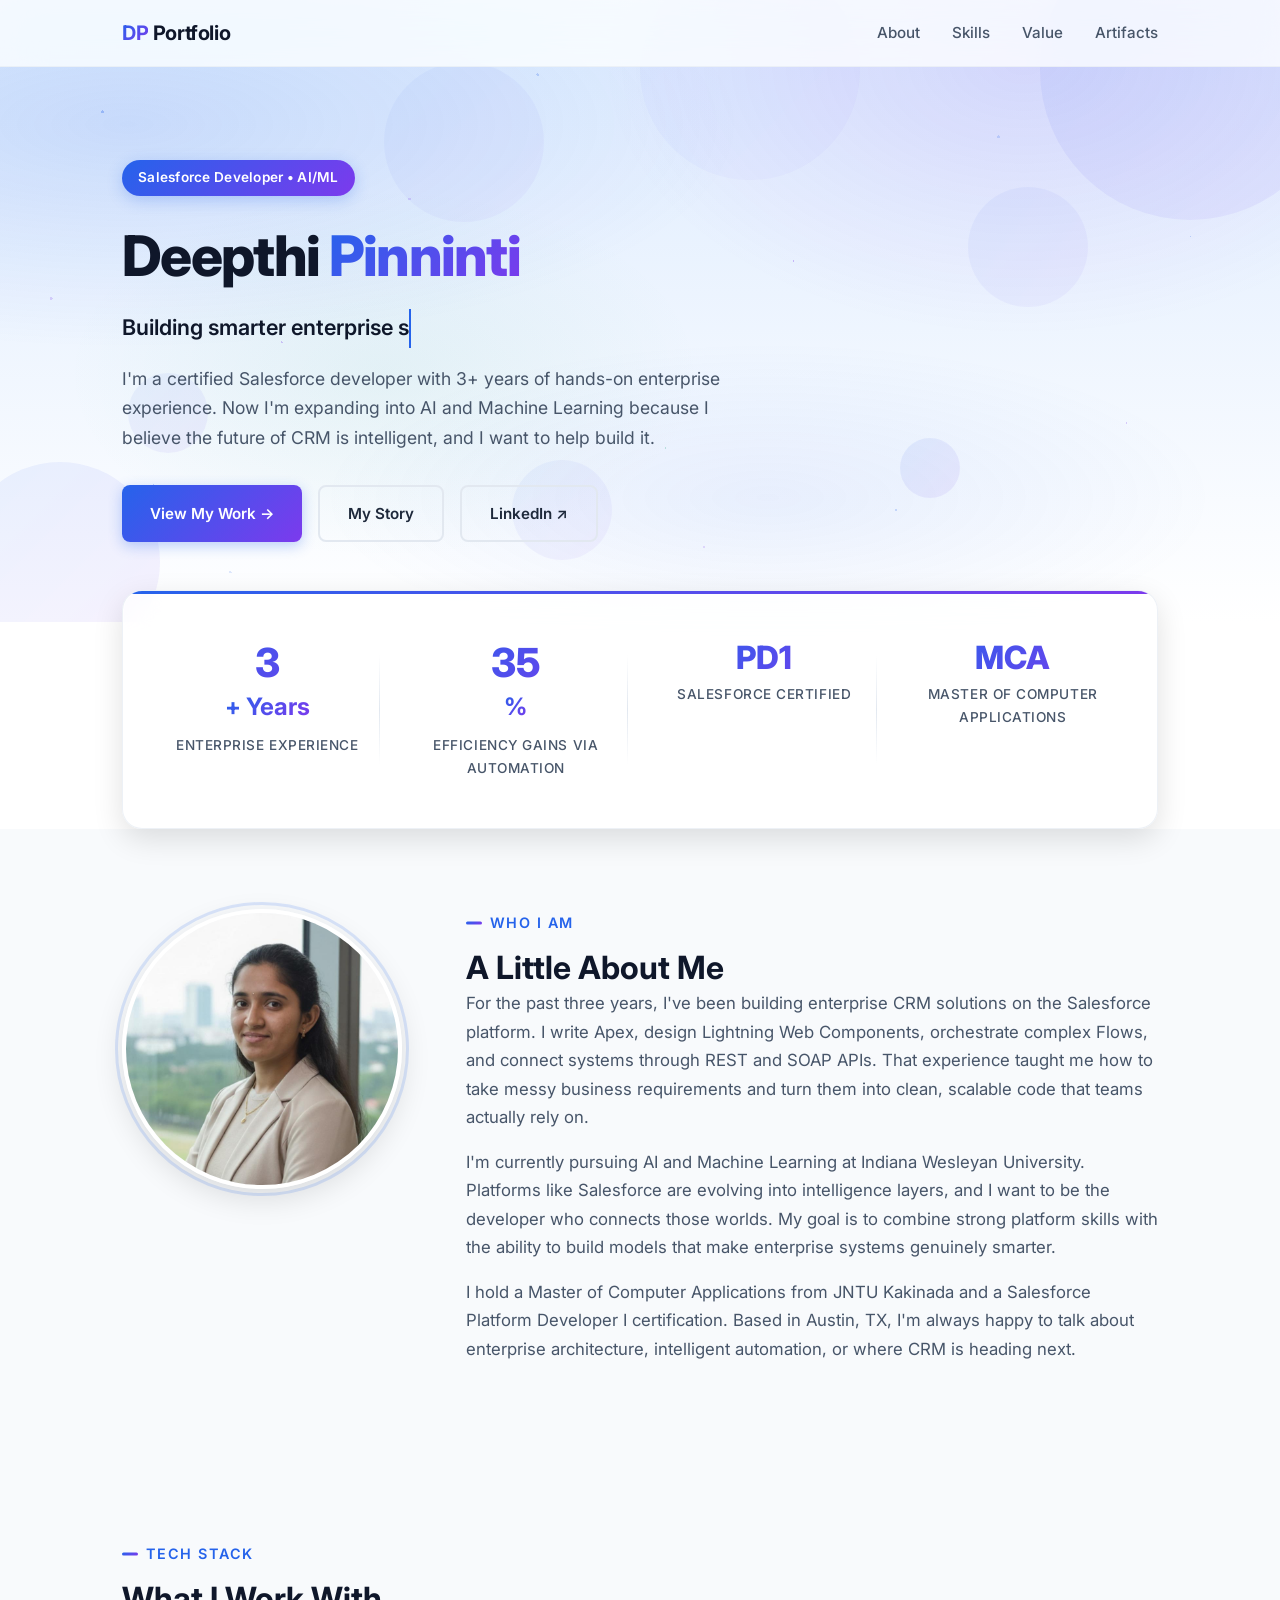
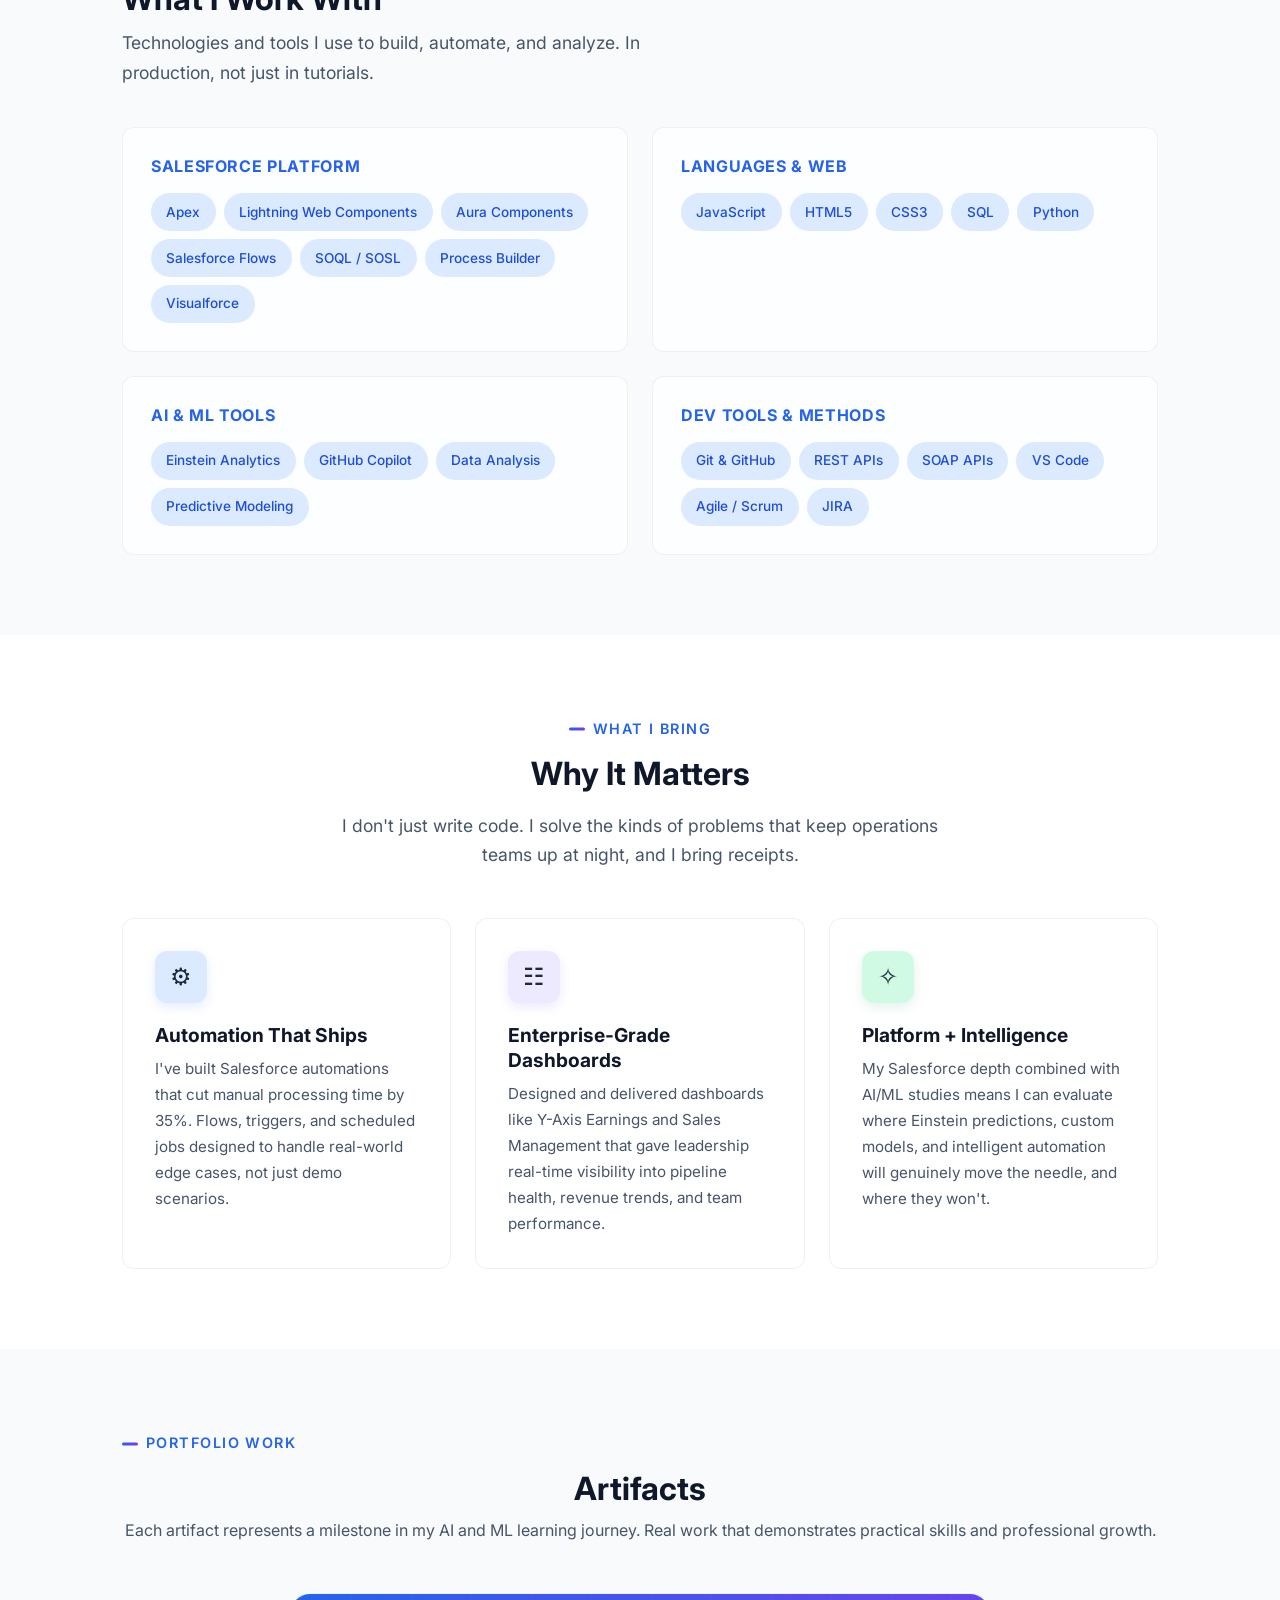
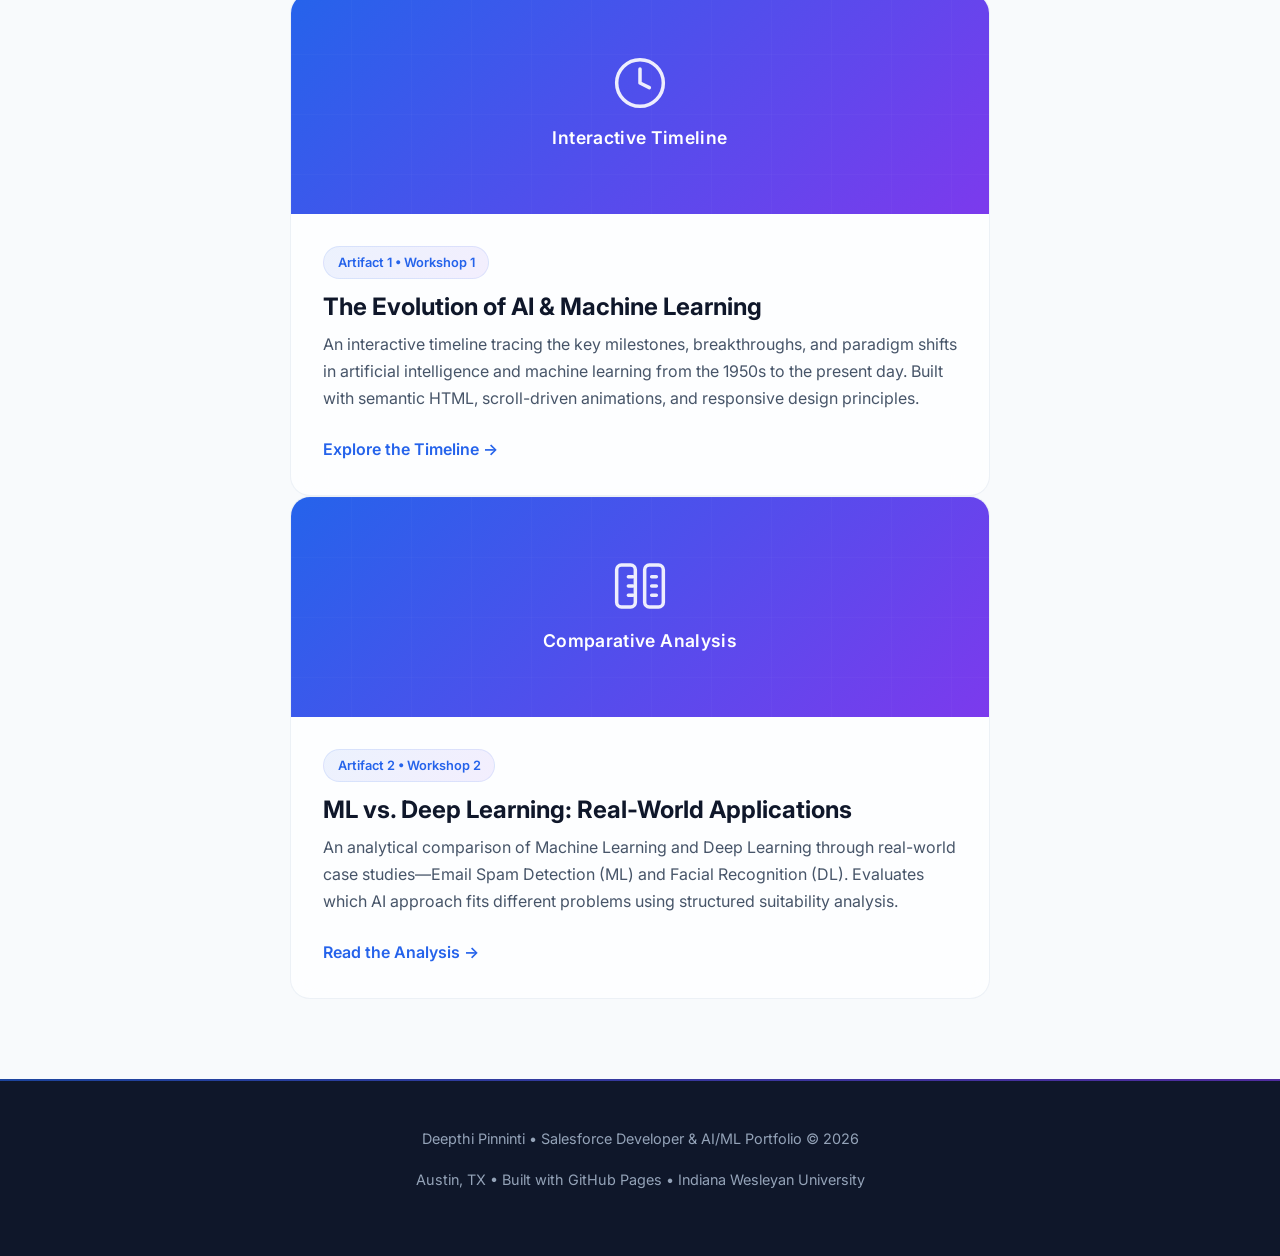
==== index.html @ 3128a893 "Add Artifact 2: ML vs. Deep Learning case study Co-Authored-By: Claude Opus 4.6 (1M context) <norepl" ====
<!DOCTYPE html>
<html lang="en">
<head>
  <meta charset="UTF-8">
  <meta name="viewport" content="width=device-width, initial-scale=1.0">
  <title>Deepthi Pinninti | Salesforce Developer &amp; AI/ML Portfolio</title>
  <meta name="description" content="Certified Salesforce Platform Developer with 3+ years building enterprise CRM solutions, now expanding into AI and Machine Learning. Based in Austin, TX.">
  <link rel="preconnect" href="https://fonts.googleapis.com">
  <link rel="preconnect" href="https://fonts.gstatic.com" crossorigin>
  <link href="https://fonts.googleapis.com/css2?family=Inter:wght@400;500;600;700;800&display=swap" rel="stylesheet">
  <link rel="stylesheet" href="css/style.css">
</head>
<body>

  <a href="#main" class="skip-link">Skip to main content</a>

  <!-- Navigation -->
  <nav class="navbar" aria-label="Main navigation">
    <div class="container">
      <a href="index.html" class="nav-brand"><span>DP</span> Portfolio</a>
      <ul class="nav-links">
        <li><a href="#about">About</a></li>
        <li><a href="#skills">Skills</a></li>
        <li><a href="#value">Value</a></li>
        <li><a href="#artifacts">Artifacts</a></li>
      </ul>
    </div>
  </nav>

  <main id="main">

    <!-- Hero Section -->
    <section class="hero particle-bg">
      <div class="particle" data-speed="25" aria-hidden="true"></div>
      <div class="particle" data-speed="15" aria-hidden="true"></div>
      <div class="particle" data-speed="35" aria-hidden="true"></div>
      <div class="particle" data-speed="20" aria-hidden="true"></div>
      <div class="particle" data-speed="30" aria-hidden="true"></div>
      <div class="particle" data-speed="18" aria-hidden="true"></div>
      <div class="particle" data-speed="28" aria-hidden="true"></div>
      <div class="particle" data-speed="12" aria-hidden="true"></div>
      <div class="container">
        <div class="hero-content">
          <div class="hero-tag">Salesforce Developer &bull; AI/ML</div>
          <h1>Deepthi <span>Pinninti</span></h1>
          <p class="typing-text" aria-label="Building smarter enterprise solutions.">Building smarter enterprise solutions.</p>
          <p class="hero-sub">I'm a certified Salesforce developer with 3+ years of hands-on enterprise experience. Now I'm expanding into AI and Machine Learning because I believe the future of CRM is intelligent, and I want to help build it.</p>
          <div class="btn-group">
            <a href="#artifacts" class="btn btn-primary">View My Work &#8594;</a>
            <a href="#about" class="btn btn-outline">My Story</a>
            <a href="https://www.linkedin.com/in/deepthi-pinninti-b6489b206" target="_blank" rel="noopener noreferrer" class="btn btn-outline">LinkedIn &#8599;</a>
          </div>
        </div>
      </div>
    </section>

    <!-- Stats Bar -->
    <section class="stats-bar reveal" aria-label="Key achievements">
      <div class="container">
        <div class="stats-grid">
          <div class="stat-item" data-delay="0">
            <span class="stat-number" data-target="3">0</span>
            <span class="stat-suffix">+ Years</span>
            <span class="stat-label">Enterprise Experience</span>
          </div>
          <div class="stat-item" data-delay="100">
            <span class="stat-number" data-target="35">0</span>
            <span class="stat-suffix">%</span>
            <span class="stat-label">Efficiency Gains via Automation</span>
          </div>
          <div class="stat-item" data-delay="200">
            <span class="stat-number stat-badge">PD1</span>
            <span class="stat-label">Salesforce Certified</span>
          </div>
          <div class="stat-item" data-delay="300">
            <span class="stat-number stat-badge">MCA</span>
            <span class="stat-label">Master of Computer Applications</span>
          </div>
        </div>
      </div>
    </section>

    <!-- About / Professional Bio -->
    <section class="about reveal" id="about">
      <div class="container">
        <div class="about-grid">
          <img src="images/profile.jpg" alt="Deepthi Pinninti" class="about-image">
          <div class="about-text">
            <div class="section-label">Who I Am</div>
            <h2>A Little About Me</h2>
            <p>For the past three years, I've been building enterprise CRM solutions on the Salesforce platform. I write Apex, design Lightning Web Components, orchestrate complex Flows, and connect systems through REST and SOAP APIs. That experience taught me how to take messy business requirements and turn them into clean, scalable code that teams actually rely on.</p>
            <p>I'm currently pursuing AI and Machine Learning at Indiana Wesleyan University. Platforms like Salesforce are evolving into intelligence layers, and I want to be the developer who connects those worlds. My goal is to combine strong platform skills with the ability to build models that make enterprise systems genuinely smarter.</p>
            <p>I hold a Master of Computer Applications from JNTU Kakinada and a Salesforce Platform Developer I certification. Based in Austin, TX, I'm always happy to talk about enterprise architecture, intelligent automation, or where CRM is heading next.</p>
          </div>
        </div>
      </div>
    </section>

    <!-- Skills / Tech Stack -->
    <section class="skills-section reveal" id="skills">
      <div class="container">
        <div class="section-label">Tech Stack</div>
        <h2>What I Work With</h2>
        <p class="section-intro">Technologies and tools I use to build, automate, and analyze. In production, not just in tutorials.</p>

        <div class="skills-grid">
          <div class="skill-category glass-card" data-delay="0">
            <h4>Salesforce Platform</h4>
            <div class="skill-tags">
              <span class="skill-tag">Apex</span>
              <span class="skill-tag">Lightning Web Components</span>
              <span class="skill-tag">Aura Components</span>
              <span class="skill-tag">Salesforce Flows</span>
              <span class="skill-tag">SOQL / SOSL</span>
              <span class="skill-tag">Process Builder</span>
              <span class="skill-tag">Visualforce</span>
            </div>
          </div>

          <div class="skill-category glass-card" data-delay="100">
            <h4>Languages &amp; Web</h4>
            <div class="skill-tags">
              <span class="skill-tag">JavaScript</span>
              <span class="skill-tag">HTML5</span>
              <span class="skill-tag">CSS3</span>
              <span class="skill-tag">SQL</span>
              <span class="skill-tag">Python</span>
            </div>
          </div>

          <div class="skill-category glass-card" data-delay="200">
            <h4>AI &amp; ML Tools</h4>
            <div class="skill-tags">
              <span class="skill-tag">Einstein Analytics</span>
              <span class="skill-tag">GitHub Copilot</span>
              <span class="skill-tag">Data Analysis</span>
              <span class="skill-tag">Predictive Modeling</span>
            </div>
          </div>

          <div class="skill-category glass-card" data-delay="300">
            <h4>Dev Tools &amp; Methods</h4>
            <div class="skill-tags">
              <span class="skill-tag">Git &amp; GitHub</span>
              <span class="skill-tag">REST APIs</span>
              <span class="skill-tag">SOAP APIs</span>
              <span class="skill-tag">VS Code</span>
              <span class="skill-tag">Agile / Scrum</span>
              <span class="skill-tag">JIRA</span>
            </div>
          </div>
        </div>
      </div>
    </section>

    <!-- Personal Value Proposition -->
    <section class="value-prop reveal" id="value">
      <div class="container">
        <div class="section-label">What I Bring</div>
        <h2>Why It Matters</h2>
        <p>I don't just write code. I solve the kinds of problems that keep operations teams up at night, and I bring receipts.</p>
        <div class="value-cards">
          <div class="value-card glass-card" data-delay="0">
            <div class="value-icon blue" aria-hidden="true">&#9881;</div>
            <h4>Automation That Ships</h4>
            <p>I've built Salesforce automations that cut manual processing time by 35%. Flows, triggers, and scheduled jobs designed to handle real-world edge cases, not just demo scenarios.</p>
          </div>
          <div class="value-card glass-card" data-delay="150">
            <div class="value-icon purple" aria-hidden="true">&#9783;</div>
            <h4>Enterprise-Grade Dashboards</h4>
            <p>Designed and delivered dashboards like Y-Axis Earnings and Sales Management that gave leadership real-time visibility into pipeline health, revenue trends, and team performance.</p>
          </div>
          <div class="value-card glass-card" data-delay="300">
            <div class="value-icon green" aria-hidden="true">&#10023;</div>
            <h4>Platform + Intelligence</h4>
            <p>My Salesforce depth combined with AI/ML studies means I can evaluate where Einstein predictions, custom models, and intelligent automation will genuinely move the needle, and where they won't.</p>
          </div>
        </div>
      </div>
    </section>

    <!-- Artifacts Section -->
    <section class="artifacts reveal" id="artifacts">
      <div class="container">
        <div class="section-label">Portfolio Work</div>
        <h2>Artifacts</h2>
        <p>Each artifact represents a milestone in my AI and ML learning journey. Real work that demonstrates practical skills and professional growth.</p>

        <!-- Artifact 1: AI/ML Timeline -->
        <a href="artifacts/1-ai-ml-timeline/index.html" class="artifact-card-link">
          <div class="artifact-card tilt-card">
            <div class="artifact-preview" aria-hidden="true">
              <div class="artifact-preview-content">
                <svg class="artifact-icon" width="56" height="56" viewBox="0 0 24 24" fill="none" stroke="currentColor" stroke-width="1.5" stroke-linecap="round" stroke-linejoin="round" aria-hidden="true">
                  <circle cx="12" cy="12" r="10"/>
                  <polyline points="12 6 12 12 16 14"/>
                </svg>
                <span>Interactive Timeline</span>
              </div>
            </div>
            <div class="artifact-body">
              <span class="artifact-tag">Artifact 1 &bull; Workshop 1</span>
              <h3>The Evolution of AI &amp; Machine Learning</h3>
              <p>An interactive timeline tracing the key milestones, breakthroughs, and paradigm shifts in artificial intelligence and machine learning from the 1950s to the present day. Built with semantic HTML, scroll-driven animations, and responsive design principles.</p>
              <span class="artifact-link">Explore the Timeline &#8594;</span>
            </div>
          </div>
        </a>

        <!-- Artifact 2: ML vs. Deep Learning -->
        <a href="artifacts/2-ml-vs-dl/index.html" class="artifact-card-link">
          <div class="artifact-card tilt-card">
            <div class="artifact-preview" aria-hidden="true">
              <div class="artifact-preview-content">
                <svg class="artifact-icon" width="56" height="56" viewBox="0 0 24 24" fill="none" stroke="currentColor" stroke-width="1.5" stroke-linecap="round" stroke-linejoin="round" aria-hidden="true">
                  <rect x="2" y="3" width="8" height="18" rx="2"/>
                  <rect x="14" y="3" width="8" height="18" rx="2"/>
                  <path d="M7 8h2M7 12h2M7 16h2M17 8h2M17 12h2M17 16h2"/>
                </svg>
                <span>Comparative Analysis</span>
              </div>
            </div>
            <div class="artifact-body">
              <span class="artifact-tag">Artifact 2 &bull; Workshop 2</span>
              <h3>ML vs. Deep Learning: Real-World Applications</h3>
              <p>An analytical comparison of Machine Learning and Deep Learning through real-world case studies&mdash;Email Spam Detection (ML) and Facial Recognition (DL). Evaluates which AI approach fits different problems using structured suitability analysis.</p>
              <span class="artifact-link">Read the Analysis &#8594;</span>
            </div>
          </div>
        </a>

      </div>
    </section>

  </main>

  <!-- Footer -->
  <footer class="footer">
    <div class="container">
      <p>Deepthi Pinninti &bull; Salesforce Developer &amp; AI/ML Portfolio &copy; 2026</p>
      <p class="footer-sub">Austin, TX &bull; Built with GitHub Pages &bull; Indiana Wesleyan University</p>
    </div>
  </footer>

  <script src="js/main.js"></script>
</body>
</html>
---- css/style.css ----
/* =============================================================================
   DEEPTHI PINNINTI — AI & ML PORTFOLIO
   Advanced Premium Stylesheet with Glassmorphism, 3D Effects & Animations
   ============================================================================= */


/* =============================================================================
   CSS VARIABLES & RESET
   ============================================================================= */

:root {
  /* Core palette */
  --primary: #2563eb;
  --primary-dark: #1d4ed8;
  --primary-light: #dbeafe;
  --secondary: #0f172a;
  --accent: #7c3aed;
  --accent-light: #ede9fe;
  --text: #1e293b;
  --text-light: #475569;
  --bg: #ffffff;
  --bg-alt: #f8fafc;
  --border: #e2e8f0;
  --success: #059669;

  /* Gradients */
  --gradient: linear-gradient(135deg, #2563eb 0%, #7c3aed 100%);
  --gradient-reverse: linear-gradient(135deg, #7c3aed 0%, #2563eb 100%);
  --gradient-subtle: linear-gradient(135deg, rgba(37,99,235,0.08) 0%, rgba(124,58,237,0.08) 100%);

  /* Shadows */
  --shadow-sm: 0 1px 3px rgba(0, 0, 0, 0.08);
  --shadow-md: 0 4px 12px rgba(0, 0, 0, 0.1);
  --shadow-lg: 0 10px 30px rgba(0, 0, 0, 0.12);
  --shadow-xl: 0 20px 50px rgba(0, 0, 0, 0.15);
  --shadow-glow: 0 0 30px rgba(37, 99, 235, 0.15);

  /* Radii */
  --radius: 12px;
  --radius-lg: 20px;

  /* Transitions */
  --transition: 0.3s ease;
  --transition-slow: 0.6s cubic-bezier(0.16, 1, 0.3, 1);
  --transition-bounce: 0.5s cubic-bezier(0.34, 1.56, 0.64, 1);

  /* Glassmorphism */
  --glass-bg: rgba(255, 255, 255, 0.72);
  --glass-border: rgba(255, 255, 255, 0.3);
  --glass-shadow: 0 8px 32px rgba(0, 0, 0, 0.08);
}

*, *::before, *::after {
  margin: 0;
  padding: 0;
  box-sizing: border-box;
}

html {
  scroll-behavior: smooth;
  -webkit-text-size-adjust: 100%;
}

body {
  font-family: 'Inter', -apple-system, BlinkMacSystemFont, 'Segoe UI', Roboto, sans-serif;
  color: var(--text);
  background: var(--bg);
  line-height: 1.7;
  -webkit-font-smoothing: antialiased;
  -moz-osx-font-smoothing: grayscale;
  overflow-x: hidden;
}

::selection {
  background: rgba(37, 99, 235, 0.15);
  color: var(--secondary);
}


/* =============================================================================
   TYPOGRAPHY
   ============================================================================= */

h1, h2, h3, h4 {
  font-weight: 700;
  line-height: 1.3;
  color: var(--secondary);
}

h1 { font-size: 2.75rem; }
h2 { font-size: 2rem; }
h3 { font-size: 1.5rem; }
h4 { font-size: 1.2rem; }

p { margin-bottom: 1rem; }

a {
  color: var(--primary);
  text-decoration: none;
  transition: color var(--transition);
}

a:hover { color: var(--primary-dark); }

a:focus-visible, .btn:focus-visible {
  outline: 3px solid var(--primary);
  outline-offset: 2px;
  border-radius: 4px;
}


/* =============================================================================
   ANIMATED LINK UNDERLINES (Micro-interaction)
   ============================================================================= */

.nav-links a,
.footer a {
  position: relative;
}

.nav-links a::after,
.footer a::after {
  content: '';
  position: absolute;
  bottom: -3px;
  left: 0;
  width: 0;
  height: 2px;
  background: var(--gradient);
  transition: width 0.4s cubic-bezier(0.25, 0.8, 0.25, 1);
  border-radius: 2px;
}

.nav-links a:hover::after,
.nav-links a.active::after,
.footer a:hover::after {
  width: 100%;
}


/* =============================================================================
   GRADIENT TEXT UTILITIES (Smooth Gradient Text)
   ============================================================================= */

.gradient-text {
  background: var(--gradient);
  -webkit-background-clip: text;
  -webkit-text-fill-color: transparent;
  background-clip: text;
}

.gradient-text-animated {
  background: linear-gradient(
    90deg,
    #2563eb 0%, #7c3aed 25%,
    #2563eb 50%, #7c3aed 75%,
    #2563eb 100%
  );
  background-size: 200% auto;
  -webkit-background-clip: text;
  -webkit-text-fill-color: transparent;
  background-clip: text;
  animation: gradientShimmer 4s linear infinite;
}

@keyframes gradientShimmer {
  0%   { background-position: 0% center; }
  100% { background-position: 200% center; }
}


/* =============================================================================
   SKIP LINK (Accessibility)
   ============================================================================= */

.skip-link {
  position: absolute;
  top: -100%;
  left: 1rem;
  background: var(--primary);
  color: white;
  padding: 0.5rem 1rem;
  border-radius: 0 0 6px 6px;
  z-index: 9999;
  font-weight: 600;
  transition: top 0.3s ease;
}

.skip-link:focus {
  top: 0;
  color: white;
}


/* =============================================================================
   LAYOUT
   ============================================================================= */

.container {
  max-width: 1100px;
  margin: 0 auto;
  padding: 0 2rem;
}

section {
  padding: 5rem 0;
  position: relative;
}


/* =============================================================================
   NAVIGATION — Glassmorphism Navbar
   ============================================================================= */

.navbar {
  position: fixed;
  top: 0;
  left: 0;
  right: 0;
  background: rgba(255, 255, 255, 0.78);
  backdrop-filter: blur(20px) saturate(180%);
  -webkit-backdrop-filter: blur(20px) saturate(180%);
  border-bottom: 1px solid rgba(226, 232, 240, 0.5);
  z-index: 1000;
  padding: 1rem 0;
  transition: all 0.4s cubic-bezier(0.16, 1, 0.3, 1);
}

.navbar.scrolled {
  background: rgba(255, 255, 255, 0.95);
  box-shadow: 0 1px 30px rgba(0, 0, 0, 0.06);
  padding: 0.6rem 0;
}

.navbar .container {
  display: flex;
  justify-content: space-between;
  align-items: center;
}

.nav-brand {
  font-size: 1.25rem;
  font-weight: 700;
  color: var(--secondary);
  letter-spacing: -0.02em;
  transition: transform var(--transition);
}

.nav-brand:hover {
  transform: scale(1.03);
  color: var(--secondary);
}

.nav-brand span {
  background: var(--gradient);
  -webkit-background-clip: text;
  -webkit-text-fill-color: transparent;
  background-clip: text;
}

.nav-links {
  display: flex;
  list-style: none;
  gap: 2rem;
}

.nav-links a {
  color: var(--text-light);
  font-weight: 500;
  font-size: 0.95rem;
  transition: color var(--transition);
  padding-bottom: 4px;
}

.nav-links a:hover {
  color: var(--primary);
}

.nav-links a.active {
  color: var(--primary);
}


/* =============================================================================
   HERO SECTION — Animated Gradient Mesh + Floating Particles
   ============================================================================= */

.hero {
  padding: 10rem 0 5rem;
  position: relative;
  overflow: hidden;
  background: linear-gradient(180deg, var(--primary-light) 0%, var(--bg) 100%);
}

/* ----- Animated Gradient Mesh Background ----- */
.hero::before {
  content: '';
  position: absolute;
  inset: 0;
  z-index: 0;
  pointer-events: none;
  background:
    radial-gradient(ellipse 80% 60% at 10% 20%, rgba(37, 99, 235, 0.14) 0%, transparent 60%),
    radial-gradient(ellipse 60% 80% at 80% 10%, rgba(124, 58, 237, 0.12) 0%, transparent 55%),
    radial-gradient(ellipse 70% 50% at 60% 80%, rgba(37, 99, 235, 0.08) 0%, transparent 50%),
    radial-gradient(ellipse 50% 60% at 30% 60%, rgba(5, 150, 105, 0.06) 0%, transparent 50%);
  animation: meshShift 14s ease-in-out infinite alternate;
}

@keyframes meshShift {
  0% {
    background:
      radial-gradient(ellipse 80% 60% at 10% 20%, rgba(37, 99, 235, 0.14) 0%, transparent 60%),
      radial-gradient(ellipse 60% 80% at 80% 10%, rgba(124, 58, 237, 0.12) 0%, transparent 55%),
      radial-gradient(ellipse 70% 50% at 60% 80%, rgba(37, 99, 235, 0.08) 0%, transparent 50%),
      radial-gradient(ellipse 50% 60% at 30% 60%, rgba(5, 150, 105, 0.06) 0%, transparent 50%);
  }
  33% {
    background:
      radial-gradient(ellipse 70% 70% at 25% 40%, rgba(124, 58, 237, 0.12) 0%, transparent 60%),
      radial-gradient(ellipse 80% 60% at 70% 25%, rgba(37, 99, 235, 0.14) 0%, transparent 55%),
      radial-gradient(ellipse 60% 60% at 40% 70%, rgba(5, 150, 105, 0.08) 0%, transparent 50%),
      radial-gradient(ellipse 50% 70% at 80% 60%, rgba(37, 99, 235, 0.06) 0%, transparent 50%);
  }
  66% {
    background:
      radial-gradient(ellipse 60% 80% at 50% 15%, rgba(37, 99, 235, 0.1) 0%, transparent 60%),
      radial-gradient(ellipse 70% 70% at 20% 50%, rgba(124, 58, 237, 0.14) 0%, transparent 55%),
      radial-gradient(ellipse 80% 50% at 75% 65%, rgba(37, 99, 235, 0.08) 0%, transparent 50%),
      radial-gradient(ellipse 60% 60% at 50% 85%, rgba(5, 150, 105, 0.07) 0%, transparent 50%);
  }
  100% {
    background:
      radial-gradient(ellipse 80% 60% at 15% 30%, rgba(37, 99, 235, 0.16) 0%, transparent 60%),
      radial-gradient(ellipse 70% 80% at 85% 20%, rgba(124, 58, 237, 0.1) 0%, transparent 55%),
      radial-gradient(ellipse 60% 60% at 50% 75%, rgba(37, 99, 235, 0.1) 0%, transparent 50%),
      radial-gradient(ellipse 50% 50% at 35% 50%, rgba(5, 150, 105, 0.08) 0%, transparent 50%);
  }
}

/* ----- CSS-Only Floating Particle Dots ----- */
.hero::after {
  content: '';
  position: absolute;
  inset: 0;
  z-index: 0;
  pointer-events: none;
  background-image:
    radial-gradient(circle 3px at 8% 18%, rgba(37, 99, 235, 0.3) 50%, transparent 50%),
    radial-gradient(circle 2px at 22% 55%, rgba(124, 58, 237, 0.28) 50%, transparent 50%),
    radial-gradient(circle 2.5px at 42% 12%, rgba(37, 99, 235, 0.22) 50%, transparent 50%),
    radial-gradient(circle 1.5px at 62% 42%, rgba(124, 58, 237, 0.32) 50%, transparent 50%),
    radial-gradient(circle 3px at 78% 22%, rgba(37, 99, 235, 0.18) 50%, transparent 50%),
    radial-gradient(circle 2px at 88% 68%, rgba(124, 58, 237, 0.24) 50%, transparent 50%),
    radial-gradient(circle 2px at 12% 78%, rgba(37, 99, 235, 0.26) 50%, transparent 50%),
    radial-gradient(circle 1.5px at 52% 72%, rgba(5, 150, 105, 0.22) 50%, transparent 50%),
    radial-gradient(circle 2.5px at 32% 32%, rgba(124, 58, 237, 0.18) 50%, transparent 50%),
    radial-gradient(circle 2px at 70% 82%, rgba(37, 99, 235, 0.2) 50%, transparent 50%),
    radial-gradient(circle 3px at 4% 48%, rgba(124, 58, 237, 0.2) 50%, transparent 50%),
    radial-gradient(circle 1.5px at 93% 38%, rgba(37, 99, 235, 0.24) 50%, transparent 50%),
    radial-gradient(circle 2px at 55% 88%, rgba(124, 58, 237, 0.16) 50%, transparent 50%),
    radial-gradient(circle 2.5px at 18% 92%, rgba(37, 99, 235, 0.14) 50%, transparent 50%);
  animation: particleFloat 18s ease-in-out infinite alternate;
}

@keyframes particleFloat {
  0%   { transform: translate(0, 0) scale(1);        opacity: 0.6; }
  20%  { transform: translate(6px, -10px) scale(1.04);  opacity: 0.75; }
  40%  { transform: translate(-4px, 6px) scale(0.97);   opacity: 0.55; }
  60%  { transform: translate(10px, 4px) scale(1.02);   opacity: 0.7; }
  80%  { transform: translate(-7px, -6px) scale(1.01);  opacity: 0.65; }
  100% { transform: translate(3px, -8px) scale(0.99);   opacity: 0.72; }
}

/* ----- JS-driven Floating Particles (HTML divs) ----- */
.particle-bg {
  position: relative;
}

.particle {
  position: absolute;
  border-radius: 50%;
  background: var(--gradient);
  opacity: 0.07;
  pointer-events: none;
  transition: transform 0.3s ease-out;
  will-change: transform;
}

.particle:nth-child(1) { width: 300px; height: 300px; top: -80px; right: -60px; animation: particleDrift1 20s ease-in-out infinite; }
.particle:nth-child(2) { width: 200px; height: 200px; bottom: -40px; left: -40px; animation: particleDrift2 18s ease-in-out infinite; }
.particle:nth-child(3) { width: 120px; height: 120px; top: 30%; right: 15%; opacity: 0.05; animation: particleDrift3 15s ease-in-out infinite; }
.particle:nth-child(4) { width: 80px; height: 80px; top: 60%; left: 10%; opacity: 0.06; animation: particleDrift1 22s ease-in-out infinite reverse; }
.particle:nth-child(5) { width: 160px; height: 160px; top: 10%; left: 30%; opacity: 0.04; animation: particleDrift2 16s ease-in-out infinite; }
.particle:nth-child(6) { width: 60px; height: 60px; bottom: 20%; right: 25%; opacity: 0.08; animation: particleDrift3 14s ease-in-out infinite; }
.particle:nth-child(7) { width: 220px; height: 220px; top: -40px; left: 50%; opacity: 0.03; animation: particleDrift1 25s ease-in-out infinite; }
.particle:nth-child(8) { width: 100px; height: 100px; bottom: 10%; left: 40%; opacity: 0.05; animation: particleDrift2 19s ease-in-out infinite; }

@keyframes particleDrift1 {
  0%, 100% { transform: translate(0, 0) scale(1); }
  25%  { transform: translate(15px, -20px) scale(1.05); }
  50%  { transform: translate(-10px, 15px) scale(0.95); }
  75%  { transform: translate(20px, 10px) scale(1.02); }
}

@keyframes particleDrift2 {
  0%, 100% { transform: translate(0, 0) scale(1); }
  33%  { transform: translate(-18px, 12px) scale(1.03); }
  66%  { transform: translate(12px, -15px) scale(0.97); }
}

@keyframes particleDrift3 {
  0%, 100% { transform: translate(0, 0); }
  50%  { transform: translate(10px, -12px); }
}

.hero-content {
  max-width: 700px;
  position: relative;
  z-index: 2;
}

.hero-tag {
  display: inline-block;
  background: var(--gradient);
  color: white;
  padding: 0.4rem 1rem;
  border-radius: 50px;
  font-size: 0.85rem;
  font-weight: 600;
  margin-bottom: 1.5rem;
  letter-spacing: 0.02em;
  box-shadow: 0 4px 15px rgba(37, 99, 235, 0.25);
  animation: tagPulse 3s ease-in-out infinite;
}

@keyframes tagPulse {
  0%, 100% { box-shadow: 0 4px 15px rgba(37, 99, 235, 0.25); }
  50%      { box-shadow: 0 4px 25px rgba(124, 58, 237, 0.35); }
}

.hero h1 {
  margin-bottom: 1rem;
  font-size: 3.5rem;
  letter-spacing: -0.03em;
  font-weight: 800;
}

.hero h1 span {
  background: var(--gradient);
  -webkit-background-clip: text;
  -webkit-text-fill-color: transparent;
  background-clip: text;
}


/* =============================================================================
   ANIMATED TYPING CURSOR
   ============================================================================= */

.hero .typing-text {
  font-size: 1.35rem;
  color: var(--secondary);
  font-weight: 600;
  margin-bottom: 1rem;
  min-height: 1.8em;
  display: inline-block;
  white-space: nowrap;
}

.typing-cursor::after {
  content: '|';
  display: inline-block;
  color: var(--primary);
  font-weight: 300;
  animation: cursorBlink 1s steps(1) infinite;
  margin-left: 2px;
  -webkit-text-fill-color: var(--primary);
}

@keyframes cursorBlink {
  0%, 100% { opacity: 1; }
  50%      { opacity: 0; }
}

.hero .hero-sub {
  font-size: 1.1rem;
  color: var(--text-light);
  max-width: 600px;
  margin-bottom: 2rem;
  line-height: 1.7;
}

.hero p {
  font-size: 1.2rem;
  color: var(--text-light);
  max-width: 600px;
  margin-bottom: 2rem;
}

.btn-group {
  display: flex;
  gap: 1rem;
  flex-wrap: wrap;
}


/* =============================================================================
   MODERN SECTION DIVIDERS — Angled / Wave SVG
   ============================================================================= */

.section-divider {
  position: absolute;
  bottom: -1px;
  left: 0;
  width: 100%;
  overflow: hidden;
  line-height: 0;
  z-index: 2;
}

.section-divider svg {
  position: relative;
  display: block;
  width: calc(100% + 1.3px);
  height: 60px;
}

.section-divider .shape-fill {
  fill: var(--bg-alt);
}

.section-divider-wave {
  position: absolute;
  bottom: -1px;
  left: 0;
  width: 100%;
  overflow: hidden;
  line-height: 0;
  z-index: 2;
}

.section-divider-wave svg {
  position: relative;
  display: block;
  width: calc(100% + 1.3px);
  height: 50px;
}

.section-divider-angle {
  position: absolute;
  bottom: -1px;
  left: 0;
  width: 100%;
  height: 60px;
  z-index: 2;
  overflow: hidden;
}

.section-divider-angle::before {
  content: '';
  position: absolute;
  bottom: 0;
  left: -5%;
  width: 110%;
  height: 100%;
  background: var(--bg-alt);
  transform: skewY(-2deg);
  transform-origin: bottom left;
}


/* =============================================================================
   BUTTONS — Ripple Effect + Micro-interactions
   ============================================================================= */

.btn {
  display: inline-flex;
  align-items: center;
  gap: 0.5rem;
  padding: 0.85rem 1.75rem;
  border-radius: 8px;
  font-weight: 600;
  font-size: 0.95rem;
  transition: all var(--transition);
  cursor: pointer;
  border: none;
  position: relative;
  overflow: hidden;
  isolation: isolate;
}

/* Ripple on click */
.btn::before {
  content: '';
  position: absolute;
  inset: 0;
  background: radial-gradient(circle at var(--ripple-x, 50%) var(--ripple-y, 50%),
    rgba(255,255,255,0.35) 0%, transparent 60%);
  transform: scale(0);
  transition: transform 0.6s ease;
  border-radius: inherit;
  z-index: -1;
}

.btn:active::before {
  transform: scale(2.5);
  transition: transform 0s;
}

.btn-primary {
  background: var(--gradient);
  color: white;
  box-shadow: 0 4px 14px rgba(37, 99, 235, 0.3);
}

.btn-primary:hover {
  transform: translateY(-2px);
  box-shadow: 0 8px 25px rgba(37, 99, 235, 0.4);
  color: white;
}

.btn-primary:active {
  transform: translateY(0);
  box-shadow: 0 2px 10px rgba(37, 99, 235, 0.3);
}

.btn-outline {
  border: 2px solid var(--border);
  color: var(--text);
  background: transparent;
}

.btn-outline:hover {
  border-color: var(--primary);
  color: var(--primary);
  background: rgba(37, 99, 235, 0.04);
  transform: translateY(-2px);
}

.btn-outline:active {
  transform: translateY(0);
}


/* =============================================================================
   SCROLL-REVEAL ANIMATIONS (JS toggles .revealed class)
   ============================================================================= */

.reveal {
  opacity: 0;
  transform: translateY(30px);
  transition: opacity 0.8s cubic-bezier(0.16, 1, 0.3, 1),
              transform 0.8s cubic-bezier(0.16, 1, 0.3, 1);
}

.reveal.revealed {
  opacity: 1;
  transform: translateY(0);
}

.reveal [data-delay] {
  opacity: 0;
  transform: translateY(20px);
  transition: opacity 0.6s ease, transform 0.6s ease;
}

.reveal [data-delay].revealed {
  opacity: 1;
  transform: translateY(0);
}

.reveal-left {
  opacity: 0;
  transform: translateX(-50px);
  transition: opacity 0.8s cubic-bezier(0.16, 1, 0.3, 1),
              transform 0.8s cubic-bezier(0.16, 1, 0.3, 1);
}

.reveal-left.revealed {
  opacity: 1;
  transform: translateX(0);
}

.reveal-right {
  opacity: 0;
  transform: translateX(50px);
  transition: opacity 0.8s cubic-bezier(0.16, 1, 0.3, 1),
              transform 0.8s cubic-bezier(0.16, 1, 0.3, 1);
}

.reveal-right.revealed {
  opacity: 1;
  transform: translateX(0);
}

.reveal-scale {
  opacity: 0;
  transform: scale(0.9);
  transition: opacity 0.8s cubic-bezier(0.16, 1, 0.3, 1),
              transform 0.8s cubic-bezier(0.16, 1, 0.3, 1);
}

.reveal-scale.revealed {
  opacity: 1;
  transform: scale(1);
}

/* Staggered children */
.reveal-stagger > *:nth-child(1) { transition-delay: 0s; }
.reveal-stagger > *:nth-child(2) { transition-delay: 0.1s; }
.reveal-stagger > *:nth-child(3) { transition-delay: 0.2s; }
.reveal-stagger > *:nth-child(4) { transition-delay: 0.3s; }
.reveal-stagger > *:nth-child(5) { transition-delay: 0.4s; }
.reveal-stagger > *:nth-child(6) { transition-delay: 0.5s; }


/* =============================================================================
   STATS BAR — Modern Stat Counter Styling
   ============================================================================= */

.stats-bar {
  padding: 0;
  margin-top: -2rem;
  position: relative;
  z-index: 3;
}

.stats-grid {
  display: grid;
  grid-template-columns: repeat(4, 1fr);
  gap: 1.5rem;
  background: var(--glass-bg);
  backdrop-filter: blur(20px) saturate(180%);
  -webkit-backdrop-filter: blur(20px) saturate(180%);
  border: 1px solid rgba(226, 232, 240, 0.6);
  border-radius: var(--radius-lg);
  padding: 2.5rem 2rem;
  box-shadow: var(--shadow-lg), 0 0 0 1px rgba(255, 255, 255, 0.5) inset;
  position: relative;
  overflow: hidden;
}

/* Gradient accent at top */
.stats-grid::before {
  content: '';
  position: absolute;
  top: 0;
  left: 0;
  right: 0;
  height: 3px;
  background: var(--gradient);
}

.stat-item {
  text-align: center;
  padding: 0.5rem;
  position: relative;
  transition: transform var(--transition);
}

.stat-item:hover {
  transform: translateY(-3px);
}

/* Separator between stats */
.stat-item:not(:last-child)::after {
  content: '';
  position: absolute;
  right: 0;
  top: 15%;
  height: 70%;
  width: 1px;
  background: linear-gradient(180deg, transparent, var(--border), transparent);
}

.stat-number {
  display: block;
  font-size: 2.5rem;
  font-weight: 800;
  background: var(--gradient);
  -webkit-background-clip: text;
  -webkit-text-fill-color: transparent;
  background-clip: text;
  line-height: 1.2;
}

.stat-suffix {
  font-size: 1.5rem;
  font-weight: 700;
  background: var(--gradient);
  -webkit-background-clip: text;
  -webkit-text-fill-color: transparent;
  background-clip: text;
}

.stat-badge {
  font-size: 2rem;
}

.stat-label {
  display: block;
  font-size: 0.85rem;
  color: var(--text-light);
  margin-top: 0.35rem;
  font-weight: 500;
  text-transform: uppercase;
  letter-spacing: 0.04em;
}


/* =============================================================================
   ABOUT / BIO SECTION
   ============================================================================= */

.about {
  background: var(--bg-alt);
  position: relative;
}

.about-grid {
  display: grid;
  grid-template-columns: 280px 1fr;
  gap: 4rem;
  align-items: start;
}

.about-image {
  width: 280px;
  height: 280px;
  border-radius: 50%;
  object-fit: cover;
  object-position: center top;
  box-shadow: var(--shadow-lg);
  border: 4px solid white;
  outline: 3px solid rgba(37, 99, 235, 0.15);
  outline-offset: 4px;
  transition: transform 0.6s cubic-bezier(0.16, 1, 0.3, 1),
              box-shadow 0.6s cubic-bezier(0.16, 1, 0.3, 1),
              outline-color 0.4s ease;
}

.about-image:hover {
  transform: scale(1.03);
  box-shadow: var(--shadow-xl);
  outline-color: rgba(37, 99, 235, 0.3);
}

.section-label {
  display: inline-block;
  color: var(--primary);
  font-weight: 600;
  font-size: 0.9rem;
  text-transform: uppercase;
  letter-spacing: 0.1em;
  margin-bottom: 0.75rem;
  position: relative;
  padding-left: 1.5rem;
}

.section-label::before {
  content: '';
  position: absolute;
  left: 0;
  top: 50%;
  transform: translateY(-50%);
  width: 1rem;
  height: 3px;
  background: var(--gradient);
  border-radius: 3px;
}

.about-text p {
  color: var(--text-light);
  font-size: 1.05rem;
}

.section-intro {
  color: var(--text-light);
  font-size: 1.1rem;
  max-width: 600px;
  margin-bottom: 2.5rem;
}


/* =============================================================================
   GLASSMORPHISM CARD UTILITY
   ============================================================================= */

.glass-card {
  background: var(--glass-bg);
  backdrop-filter: blur(16px) saturate(180%);
  -webkit-backdrop-filter: blur(16px) saturate(180%);
  border: 1px solid rgba(226, 232, 240, 0.6);
  border-radius: var(--radius);
  transition: all 0.4s cubic-bezier(0.16, 1, 0.3, 1);
  position: relative;
  overflow: hidden;
}

.glass-card::before {
  content: '';
  position: absolute;
  top: 0;
  left: 0;
  right: 0;
  height: 3px;
  background: var(--gradient);
  transform: scaleX(0);
  transform-origin: left;
  transition: transform 0.5s cubic-bezier(0.16, 1, 0.3, 1);
}

.glass-card:hover::before {
  transform: scaleX(1);
}

.glass-card:hover {
  box-shadow: 0 8px 32px rgba(37, 99, 235, 0.1);
  border-color: rgba(37, 99, 235, 0.2);
  transform: translateY(-4px);
}


/* =============================================================================
   SKILLS SECTION — Animated Skill Tags/Pills with Hover Glow
   ============================================================================= */

.skills-section {
  background: var(--bg-alt);
}

.skills-section h2 {
  margin-bottom: 0.5rem;
}

.skills-grid {
  display: grid;
  grid-template-columns: repeat(2, 1fr);
  gap: 1.5rem;
}

.skill-category {
  padding: 1.75rem;
}

.skill-category h4 {
  margin-bottom: 1rem;
  font-size: 1rem;
  text-transform: uppercase;
  letter-spacing: 0.04em;
  color: var(--primary);
}

.skill-tags {
  display: flex;
  flex-wrap: wrap;
  gap: 0.5rem;
}

.skill-tag {
  display: inline-block;
  padding: 0.4rem 0.9rem;
  border-radius: 50px;
  font-size: 0.85rem;
  font-weight: 500;
  background: var(--primary-light);
  color: var(--primary-dark);
  border: 1px solid transparent;
  transition: all 0.3s cubic-bezier(0.16, 1, 0.3, 1);
  cursor: default;
  position: relative;
}

.skill-tag:hover {
  background: var(--gradient);
  color: white;
  transform: translateY(-2px);
  box-shadow: 0 4px 15px rgba(37, 99, 235, 0.25),
              0 0 20px rgba(37, 99, 235, 0.1);
}

/* Glow animation for featured skills */
.skill-tag.glow {
  animation: skillGlow 2s ease-in-out infinite alternate;
}

@keyframes skillGlow {
  0%   { box-shadow: 0 0 5px rgba(37, 99, 235, 0.1); }
  100% { box-shadow: 0 0 15px rgba(37, 99, 235, 0.2), 0 0 30px rgba(124, 58, 237, 0.08); }
}


/* =============================================================================
   VALUE PROPOSITION — Glassmorphism Cards + 3D Hover Effects
   ============================================================================= */

.value-prop {
  text-align: center;
  position: relative;
}

.value-prop h2 {
  margin-bottom: 1rem;
}

.value-prop > .container > p {
  color: var(--text-light);
  max-width: 650px;
  margin: 0 auto 3rem;
  font-size: 1.1rem;
}

.value-cards {
  display: grid;
  grid-template-columns: repeat(3, 1fr);
  gap: 1.5rem;
}

.value-card {
  background: var(--glass-bg);
  backdrop-filter: blur(16px) saturate(180%);
  -webkit-backdrop-filter: blur(16px) saturate(180%);
  border: 1px solid rgba(226, 232, 240, 0.6);
  border-radius: var(--radius);
  padding: 2rem;
  text-align: left;
  transition: all 0.4s cubic-bezier(0.16, 1, 0.3, 1);
  position: relative;
  overflow: hidden;
  transform-style: preserve-3d;
  perspective: 1000px;
}

/* Shimmer sweep */
.value-card::before {
  content: '';
  position: absolute;
  top: 0;
  left: -100%;
  width: 100%;
  height: 100%;
  background: linear-gradient(
    90deg,
    transparent 0%,
    rgba(255, 255, 255, 0.4) 50%,
    transparent 100%
  );
  transition: left 0.8s ease;
  z-index: 0;
  pointer-events: none;
}

.value-card:hover::before {
  left: 100%;
}

/* 3D card hover */
.value-card:hover {
  transform: translateY(-8px) rotateX(2deg) rotateY(-2deg);
  box-shadow:
    0 20px 40px rgba(0, 0, 0, 0.08),
    0 0 0 1px rgba(37, 99, 235, 0.15);
  border-color: rgba(37, 99, 235, 0.2);
}

.value-card:nth-child(2):hover {
  transform: translateY(-8px) rotateX(2deg) rotateY(0deg);
}

.value-card:nth-child(3):hover {
  transform: translateY(-8px) rotateX(2deg) rotateY(2deg);
}

/* JS-driven 3D tilt */
.tilt-card {
  transition: transform 0.15s ease-out;
  will-change: transform;
}

.value-icon {
  width: 52px;
  height: 52px;
  border-radius: 12px;
  display: flex;
  align-items: center;
  justify-content: center;
  font-size: 1.5rem;
  margin-bottom: 1.25rem;
  position: relative;
  z-index: 1;
  transition: transform var(--transition-bounce);
}

.value-card:hover .value-icon {
  transform: scale(1.1) rotate(-5deg);
}

.value-icon.blue {
  background: var(--primary-light);
  box-shadow: 0 4px 12px rgba(37, 99, 235, 0.12);
}

.value-icon.purple {
  background: #ede9fe;
  box-shadow: 0 4px 12px rgba(124, 58, 237, 0.12);
}

.value-icon.green {
  background: #d1fae5;
  box-shadow: 0 4px 12px rgba(5, 150, 105, 0.12);
}

.value-card h4 {
  margin-bottom: 0.5rem;
  position: relative;
  z-index: 1;
}

.value-card p {
  color: var(--text-light);
  font-size: 0.95rem;
  position: relative;
  z-index: 1;
  margin-bottom: 0;
}


/* =============================================================================
   ARTIFACTS SECTION — Glassmorphism Cards with Shine Effect
   ============================================================================= */

.artifacts {
  background: var(--bg-alt);
  position: relative;
}

.artifacts h2 {
  text-align: center;
  margin-bottom: 0.5rem;
}

.artifacts > .container > p {
  text-align: center;
  color: var(--text-light);
  margin-bottom: 3rem;
}

.artifact-card-link {
  text-decoration: none;
  color: inherit;
  display: block;
}

.artifact-card {
  background: var(--glass-bg);
  backdrop-filter: blur(16px) saturate(180%);
  -webkit-backdrop-filter: blur(16px) saturate(180%);
  border: 1px solid rgba(226, 232, 240, 0.6);
  border-radius: var(--radius-lg);
  overflow: hidden;
  transition: all 0.5s cubic-bezier(0.16, 1, 0.3, 1);
  max-width: 700px;
  margin: 0 auto;
  position: relative;
  transform-style: preserve-3d;
}

.artifact-card:hover {
  box-shadow:
    0 25px 50px rgba(0, 0, 0, 0.1),
    0 0 0 1px rgba(37, 99, 235, 0.1);
  transform: translateY(-8px) rotateX(1deg);
  border-color: rgba(37, 99, 235, 0.15);
}

.artifact-preview {
  height: 220px;
  background: var(--gradient);
  display: flex;
  align-items: center;
  justify-content: center;
  color: white;
  font-size: 3rem;
  position: relative;
  overflow: hidden;
}

/* Grid pattern overlay */
.artifact-preview::after {
  content: '';
  position: absolute;
  inset: 0;
  background:
    url("data:image/svg+xml,%3Csvg width='60' height='60' xmlns='http://www.w3.org/2000/svg'%3E%3Cdefs%3E%3Cpattern id='g' width='60' height='60' patternUnits='userSpaceOnUse'%3E%3Cpath d='M60 0H0v60' fill='none' stroke='rgba(255,255,255,0.08)' stroke-width='1'/%3E%3C/pattern%3E%3C/defs%3E%3Crect fill='url(%23g)' width='60' height='60'/%3E%3C/svg%3E");
  opacity: 0.5;
  transition: opacity 0.4s ease;
}

.artifact-card:hover .artifact-preview::after {
  opacity: 0.7;
}

/* Animated shine sweep on hover */
.artifact-preview::before {
  content: '';
  position: absolute;
  top: 0;
  left: -100%;
  width: 50%;
  height: 100%;
  background: linear-gradient(
    90deg,
    transparent,
    rgba(255, 255, 255, 0.12),
    transparent
  );
  transition: left 0.7s ease;
  z-index: 1;
}

.artifact-card:hover .artifact-preview::before {
  left: 150%;
}

.artifact-preview-content {
  display: flex;
  flex-direction: column;
  align-items: center;
  gap: 0.75rem;
  position: relative;
  z-index: 1;
  color: white;
  font-size: 1.1rem;
  font-weight: 600;
  letter-spacing: 0.02em;
}

.artifact-icon {
  opacity: 0.9;
  transition: transform var(--transition-bounce);
}

.artifact-card:hover .artifact-icon {
  transform: scale(1.1);
}

.artifact-body {
  padding: 2rem;
}

.artifact-tag {
  display: inline-block;
  background: var(--gradient-subtle);
  color: var(--primary);
  padding: 0.3rem 0.85rem;
  border-radius: 50px;
  font-size: 0.8rem;
  font-weight: 600;
  margin-bottom: 0.75rem;
  border: 1px solid rgba(37, 99, 235, 0.1);
}

.artifact-body h3 {
  margin-bottom: 0.5rem;
  transition: color var(--transition);
}

.artifact-card:hover .artifact-body h3 {
  color: var(--primary);
}

.artifact-body p {
  color: var(--text-light);
  margin-bottom: 1.5rem;
}

.artifact-link {
  display: inline-flex;
  align-items: center;
  gap: 0.5rem;
  font-weight: 600;
  color: var(--primary);
  transition: all var(--transition);
  position: relative;
}

.artifact-link:hover {
  gap: 0.85rem;
  color: var(--primary-dark);
}


/* =============================================================================
   ARTIFACT PAGE HERO
   ============================================================================= */

.artifact-page-hero {
  padding: 8rem 0 3rem;
  position: relative;
  overflow: hidden;
  background: linear-gradient(180deg, var(--primary-light) 0%, var(--bg) 100%);
}

.artifact-page-hero::before {
  content: '';
  position: absolute;
  inset: 0;
  background:
    radial-gradient(ellipse 80% 60% at 20% 30%, rgba(37, 99, 235, 0.1) 0%, transparent 60%),
    radial-gradient(ellipse 60% 70% at 80% 20%, rgba(124, 58, 237, 0.08) 0%, transparent 55%);
  animation: meshShift 14s ease-in-out infinite alternate;
  z-index: 0;
  pointer-events: none;
}

.artifact-page-hero > .container {
  position: relative;
  z-index: 1;
}

.breadcrumb {
  display: flex;
  align-items: center;
  gap: 0.5rem;
  margin-bottom: 1.5rem;
  font-size: 0.9rem;
}

.breadcrumb a {
  color: var(--text-light);
  transition: color var(--transition);
}

.breadcrumb a:hover {
  color: var(--primary);
}

.breadcrumb span {
  color: var(--text-light);
}

.breadcrumb-current {
  color: var(--primary);
  font-weight: 600;
}

.artifact-hero-desc {
  font-size: 1.15rem;
  color: var(--text-light);
  max-width: 650px;
}

.artifact-meta {
  display: flex;
  gap: 0.75rem;
  flex-wrap: wrap;
  margin-top: 1.25rem;
}

.meta-tag {
  display: inline-flex;
  align-items: center;
  gap: 0.35rem;
  background: var(--glass-bg);
  backdrop-filter: blur(10px);
  -webkit-backdrop-filter: blur(10px);
  border: 1px solid rgba(226, 232, 240, 0.6);
  padding: 0.35rem 0.85rem;
  border-radius: 50px;
  font-size: 0.85rem;
  color: var(--text-light);
  transition: all var(--transition);
}

.meta-tag:hover {
  border-color: rgba(37, 99, 235, 0.3);
  background: rgba(37, 99, 235, 0.05);
  transform: translateY(-1px);
}


/* =============================================================================
   ARTIFACT CONTENT — Glassmorphism Info Cards
   ============================================================================= */

.artifact-content {
  padding: 3rem 0;
}

.artifact-info-grid {
  display: grid;
  grid-template-columns: 1fr 1fr;
  gap: 1.5rem;
  margin-bottom: 3rem;
}

.info-card {
  background: var(--glass-bg);
  backdrop-filter: blur(16px) saturate(180%);
  -webkit-backdrop-filter: blur(16px) saturate(180%);
  border: 1px solid rgba(226, 232, 240, 0.6);
  border-radius: var(--radius);
  padding: 1.75rem;
  transition: all 0.4s cubic-bezier(0.16, 1, 0.3, 1);
  position: relative;
  overflow: hidden;
}

/* Animated gradient top border on hover */
.info-card::before {
  content: '';
  position: absolute;
  top: 0;
  left: 0;
  right: 0;
  height: 3px;
  background: var(--gradient);
  transform: scaleX(0);
  transform-origin: left;
  transition: transform 0.5s cubic-bezier(0.16, 1, 0.3, 1);
}

.info-card:hover::before {
  transform: scaleX(1);
}

.info-card:hover {
  transform: translateY(-4px);
  box-shadow: var(--shadow-md);
  border-color: rgba(37, 99, 235, 0.15);
}

.info-card h4 {
  color: var(--primary);
  margin-bottom: 0.5rem;
  font-size: 0.9rem;
  text-transform: uppercase;
  letter-spacing: 0.05em;
}

.info-card p, .info-card ul {
  color: var(--text-light);
  font-size: 0.95rem;
}

.info-card ul {
  list-style: none;
  padding: 0;
}

.info-card ul li {
  padding: 0.25rem 0;
  transition: transform var(--transition);
}

.info-card ul li:hover {
  transform: translateX(4px);
}

.info-card ul li::before {
  content: "\2022";
  color: var(--primary);
  font-weight: bold;
  display: inline-block;
  width: 1em;
}

.info-card.full-width {
  grid-column: 1 / -1;
}

.references-section {
  padding-top: 2rem;
  padding-bottom: 4rem;
}

.references-card {
  max-width: 900px;
  margin: 0 auto;
}


/* =============================================================================
   TIMELINE — Animated Connecting Line + Glassmorphism Cards
   ============================================================================= */

.timeline-section {
  padding: 3rem 0 5rem;
  background: var(--bg-alt);
  position: relative;
}

.timeline-section h2 {
  text-align: center;
  margin-bottom: 3rem;
}

.timeline {
  position: relative;
  max-width: 900px;
  margin: 0 auto;
  padding: 1rem 0;
}

/* Static background line (faded) */
.timeline::before {
  content: '';
  position: absolute;
  left: 50%;
  transform: translateX(-50%);
  top: 0;
  bottom: 0;
  width: 3px;
  background: linear-gradient(180deg, var(--border) 0%, rgba(226, 232, 240, 0.3) 100%);
  border-radius: 3px;
}

/* Animated progress line overlay (JS sets height) */
.timeline-progress {
  position: absolute;
  left: 50%;
  transform: translateX(-50%);
  top: 0;
  width: 3px;
  height: 0;
  background: var(--gradient);
  border-radius: 3px;
  z-index: 1;
  transition: none;
  box-shadow: 0 0 12px rgba(37, 99, 235, 0.25),
              0 0 4px rgba(124, 58, 237, 0.15);
}

.timeline-item {
  position: relative;
  width: 50%;
  padding: 0 2.5rem 3rem;
}

.timeline-item.left {
  left: 0;
  text-align: right;
}

.timeline-item.right {
  left: 50%;
  text-align: left;
}

.timeline-dot {
  position: absolute;
  top: 0.5rem;
  width: 16px;
  height: 16px;
  border-radius: 50%;
  background: var(--primary);
  border: 3px solid var(--bg-alt);
  box-shadow: 0 0 0 3px var(--primary);
  z-index: 2;
  transition: all 0.4s cubic-bezier(0.16, 1, 0.3, 1);
}

/* Pulsing ring on hover */
.timeline-dot::after {
  content: '';
  position: absolute;
  inset: -6px;
  border-radius: 50%;
  background: rgba(37, 99, 235, 0.15);
  opacity: 0;
  transition: opacity 0.3s ease, transform 0.3s ease;
  transform: scale(0.5);
}

.timeline-item:hover .timeline-dot::after {
  opacity: 1;
  transform: scale(1);
}

.timeline-item:hover .timeline-dot {
  background: var(--accent);
  box-shadow: 0 0 0 3px var(--accent);
  transform: scale(1.3);
}

.timeline-item.left .timeline-dot {
  right: -8px;
}

.timeline-item.right .timeline-dot {
  left: -8px;
}

/* Glassmorphism timeline card */
.timeline-card {
  background: var(--glass-bg);
  backdrop-filter: blur(16px) saturate(180%);
  -webkit-backdrop-filter: blur(16px) saturate(180%);
  border: 1px solid rgba(226, 232, 240, 0.6);
  border-radius: var(--radius);
  padding: 1.5rem;
  transition: all 0.4s cubic-bezier(0.16, 1, 0.3, 1);
  position: relative;
}

.timeline-card:hover {
  box-shadow:
    0 12px 30px rgba(0, 0, 0, 0.08),
    0 0 0 1px rgba(37, 99, 235, 0.1);
  transform: translateY(-4px);
  border-color: rgba(37, 99, 235, 0.2);
}

.timeline-year {
  display: inline-block;
  background: var(--gradient);
  color: white;
  padding: 0.2rem 0.75rem;
  border-radius: 50px;
  font-size: 0.85rem;
  font-weight: 700;
  margin-bottom: 0.5rem;
  box-shadow: 0 2px 8px rgba(37, 99, 235, 0.2);
}

.timeline-card h4 {
  margin-bottom: 0.4rem;
  font-size: 1.05rem;
  transition: color var(--transition);
}

.timeline-card:hover h4 {
  color: var(--primary);
}

.timeline-card p {
  color: var(--text-light);
  font-size: 0.9rem;
  margin-bottom: 0;
}

.era-label {
  text-align: center;
  margin: 2rem 0;
  position: relative;
  z-index: 2;
}

.era-label span {
  background: var(--accent);
  color: white;
  padding: 0.4rem 1.25rem;
  border-radius: 50px;
  font-weight: 700;
  font-size: 0.9rem;
  letter-spacing: 0.03em;
  box-shadow: 0 4px 12px rgba(124, 58, 237, 0.25);
  display: inline-block;
  transition: all var(--transition);
}

.era-label span:hover {
  transform: scale(1.05);
  box-shadow: 0 6px 20px rgba(124, 58, 237, 0.35);
}


/* =============================================================================
   FOOTER
   ============================================================================= */

.footer {
  background: var(--secondary);
  color: #94a3b8;
  padding: 3rem 0;
  text-align: center;
  position: relative;
  overflow: hidden;
}

/* Gradient accent line at top */
.footer::before {
  content: '';
  position: absolute;
  top: 0;
  left: 0;
  right: 0;
  height: 2px;
  background: var(--gradient);
  opacity: 0.6;
}

.footer p {
  font-size: 0.9rem;
}

.footer-sub {
  margin-top: 0.5rem;
  font-size: 0.8rem;
}

.footer a {
  color: #cbd5e1;
  position: relative;
}

.footer a:hover {
  color: white;
}


/* =============================================================================
   PAGE LOAD ANIMATIONS
   ============================================================================= */

@keyframes fadeInUp {
  from {
    opacity: 0;
    transform: translateY(30px);
  }
  to {
    opacity: 1;
    transform: translateY(0);
  }
}

@keyframes fadeIn {
  from { opacity: 0; }
  to   { opacity: 1; }
}

.hero-content {
  animation: fadeInUp 1s cubic-bezier(0.16, 1, 0.3, 1) 0.2s both;
}

.hero-tag {
  animation: fadeInUp 0.8s cubic-bezier(0.16, 1, 0.3, 1) 0.3s both,
             tagPulse 3s ease-in-out 1.1s infinite;
}

.hero h1 {
  animation: fadeInUp 0.8s cubic-bezier(0.16, 1, 0.3, 1) 0.45s both;
}

.hero p {
  animation: fadeInUp 0.8s cubic-bezier(0.16, 1, 0.3, 1) 0.6s both;
}

.hero .btn-group {
  animation: fadeInUp 0.8s cubic-bezier(0.16, 1, 0.3, 1) 0.75s both;
}


/* =============================================================================
   CUSTOM SCROLLBAR
   ============================================================================= */

::-webkit-scrollbar {
  width: 8px;
}

::-webkit-scrollbar-track {
  background: var(--bg-alt);
}

::-webkit-scrollbar-thumb {
  background: linear-gradient(180deg, var(--primary), var(--accent));
  border-radius: 4px;
}

::-webkit-scrollbar-thumb:hover {
  background: linear-gradient(180deg, var(--primary-dark), var(--accent));
}


/* =============================================================================
   ACCESSIBILITY: REDUCED MOTION
   ============================================================================= */

@media (prefers-reduced-motion: reduce) {
  *,
  *::before,
  *::after {
    animation-duration: 0.01ms !important;
    animation-iteration-count: 1 !important;
    transition-duration: 0.01ms !important;
    scroll-behavior: auto !important;
  }

  .reveal,
  .reveal-left,
  .reveal-right,
  .reveal-scale {
    opacity: 1;
    transform: none;
  }

  .hero::before,
  .hero::after,
  .artifact-page-hero::before {
    animation: none;
  }
}


/* =============================================================================
   RESPONSIVE DESIGN
   ============================================================================= */

@media (max-width: 1024px) {
  .value-cards {
    grid-template-columns: repeat(2, 1fr);
  }

  .stats-grid {
    grid-template-columns: repeat(2, 1fr);
  }
}

@media (max-width: 768px) {
  h1 { font-size: 2rem; }
  h2 { font-size: 1.5rem; }

  .hero {
    padding: 8rem 0 3rem;
  }

  .hero h1 {
    font-size: 2.25rem;
  }

  .hero .typing-text {
    font-size: 1.1rem;
    white-space: normal;
  }

  .about-grid {
    grid-template-columns: 1fr;
    gap: 2rem;
  }

  .about-image {
    width: 220px;
    height: 220px;
    margin: 0 auto;
  }

  .value-cards {
    grid-template-columns: 1fr;
  }

  .nav-links {
    gap: 1rem;
  }

  .nav-links a {
    font-size: 0.85rem;
  }

  section {
    padding: 3rem 0;
  }

  .stats-grid {
    grid-template-columns: repeat(2, 1fr);
    gap: 1rem;
    padding: 1.5rem 1rem;
  }

  .stat-number {
    font-size: 2rem;
  }

  .stat-item:not(:last-child)::after {
    display: none;
  }

  .stats-bar {
    margin-top: -1rem;
  }

  .skills-grid {
    grid-template-columns: 1fr;
  }

  /* Timeline mobile layout */
  .timeline::before {
    left: 20px;
  }

  .timeline-progress {
    left: 20px;
    transform: none;
  }

  .timeline-item {
    width: 100%;
    left: 0 !important;
    text-align: left !important;
    padding-left: 50px;
    padding-right: 1rem;
  }

  .timeline-dot {
    left: 12px !important;
    right: auto !important;
  }

  .artifact-info-grid {
    grid-template-columns: 1fr;
  }

  .artifact-preview {
    height: 160px;
    font-size: 1.2rem;
  }

  /* Performance: reduce blur on mobile */
  .value-card,
  .info-card,
  .timeline-card,
  .artifact-card,
  .stats-grid,
  .glass-card {
    backdrop-filter: blur(8px);
    -webkit-backdrop-filter: blur(8px);
  }

  /* Simplify 3D on touch */
  .value-card:hover,
  .info-card:hover,
  .artifact-card:hover {
    transform: translateY(-4px);
  }

  .section-divider svg,
  .section-divider-wave svg {
    height: 30px;
  }
}

@media (max-width: 480px) {
  .container {
    padding: 0 1.25rem;
  }

  .hero {
    padding: 7rem 0 2.5rem;
  }

  .hero h1 {
    font-size: 1.85rem;
  }

  .hero p,
  .hero .hero-sub {
    font-size: 1rem;
  }

  .hero .typing-text {
    font-size: 1rem;
  }

  .btn-group {
    flex-direction: column;
  }

  .btn {
    justify-content: center;
    width: 100%;
  }

  .stats-grid {
    grid-template-columns: 1fr 1fr;
    padding: 1.25rem;
  }

  .artifact-meta {
    gap: 0.5rem;
  }

  .meta-tag {
    font-size: 0.8rem;
    padding: 0.25rem 0.65rem;
  }

  .breadcrumb {
    font-size: 0.8rem;
    flex-wrap: wrap;
  }

  .timeline-card {
    padding: 1.2rem;
  }

  .particle {
    display: none;
  }
}


/* =============================================================================
   PRINT STYLES
   ============================================================================= */

@media print {
  .navbar,
  .skip-link,
  .section-divider,
  .section-divider-wave,
  .section-divider-angle,
  .particle {
    display: none !important;
  }

  .hero {
    padding: 2rem 0;
  }

  .hero::before,
  .hero::after,
  .artifact-page-hero::before {
    display: none;
  }

  body {
    color: #000;
    background: #fff;
  }

  .value-card,
  .info-card,
  .timeline-card,
  .artifact-card,
  .stats-grid,
  .glass-card {
    backdrop-filter: none;
    -webkit-backdrop-filter: none;
    background: #fff;
    border: 1px solid #ccc;
    box-shadow: none;
  }

  a {
    color: #000;
    text-decoration: underline;
  }

  section {
    padding: 1.5rem 0;
  }
}
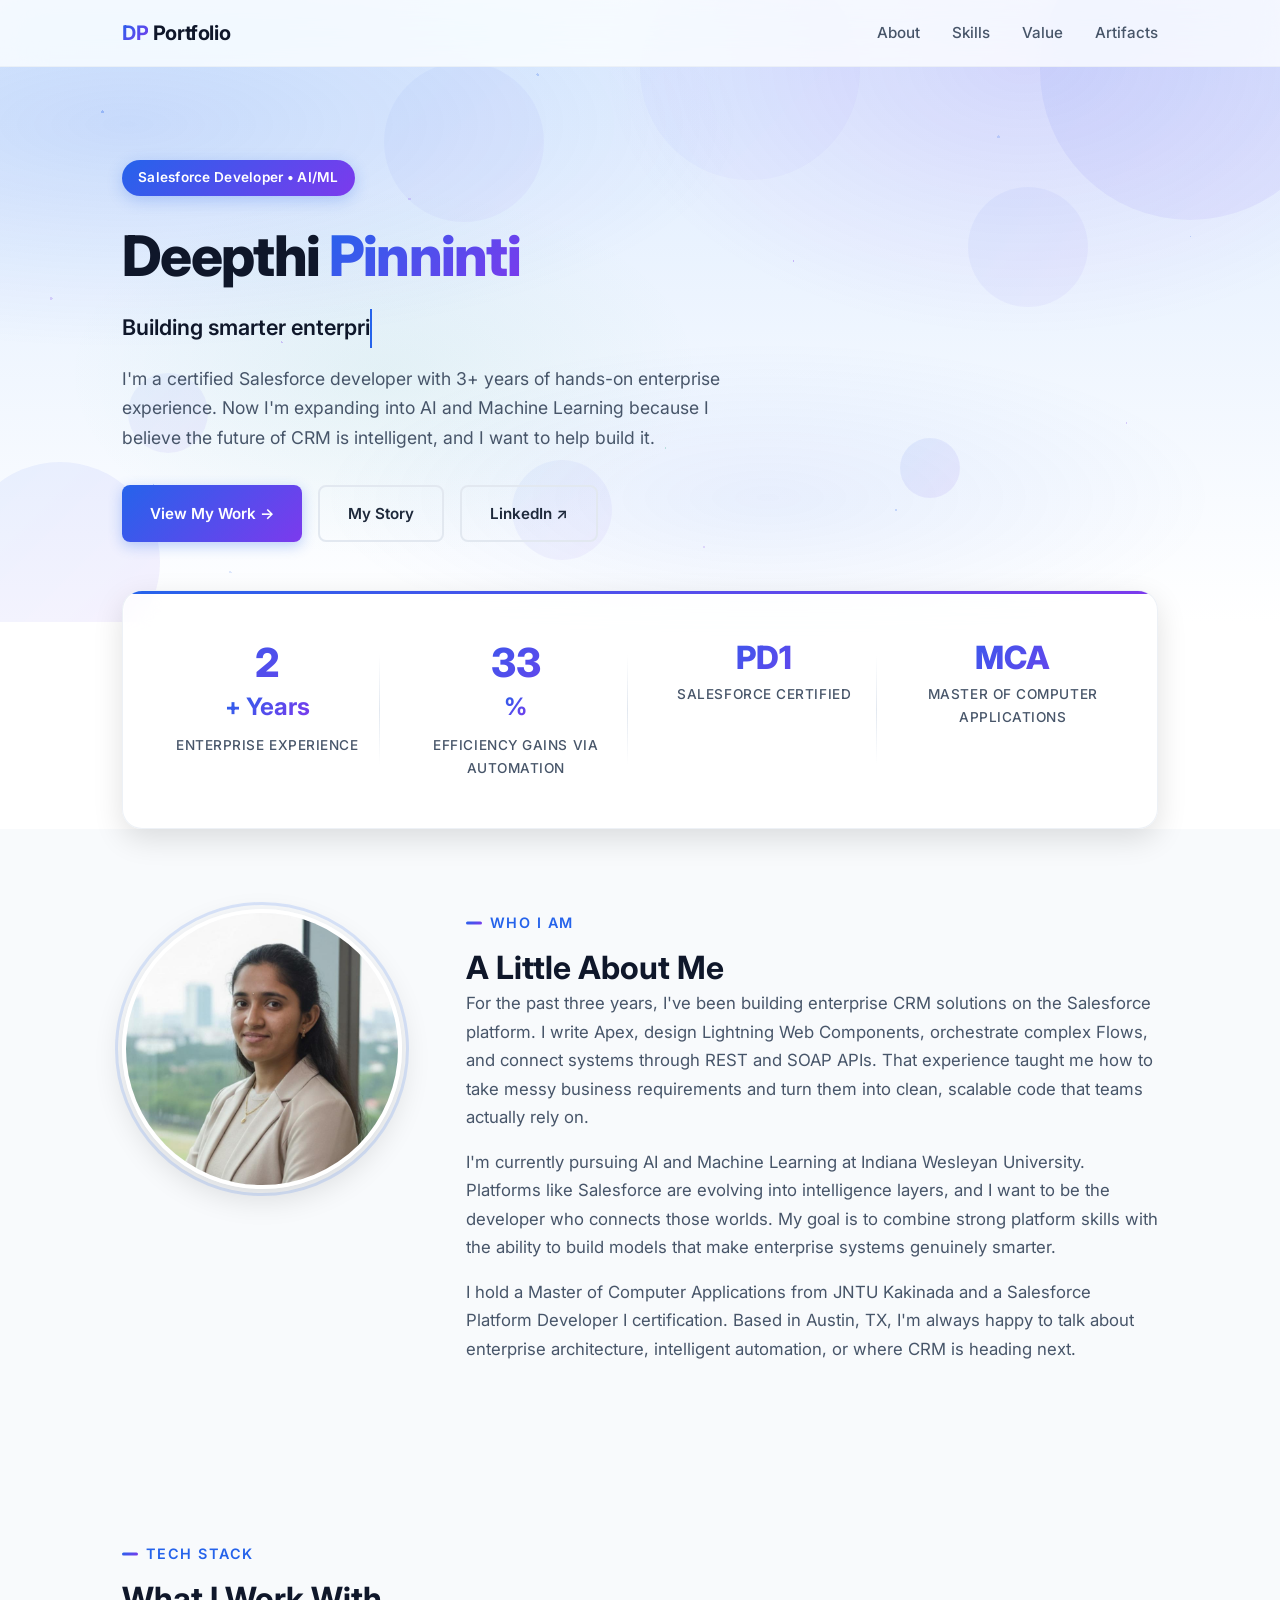
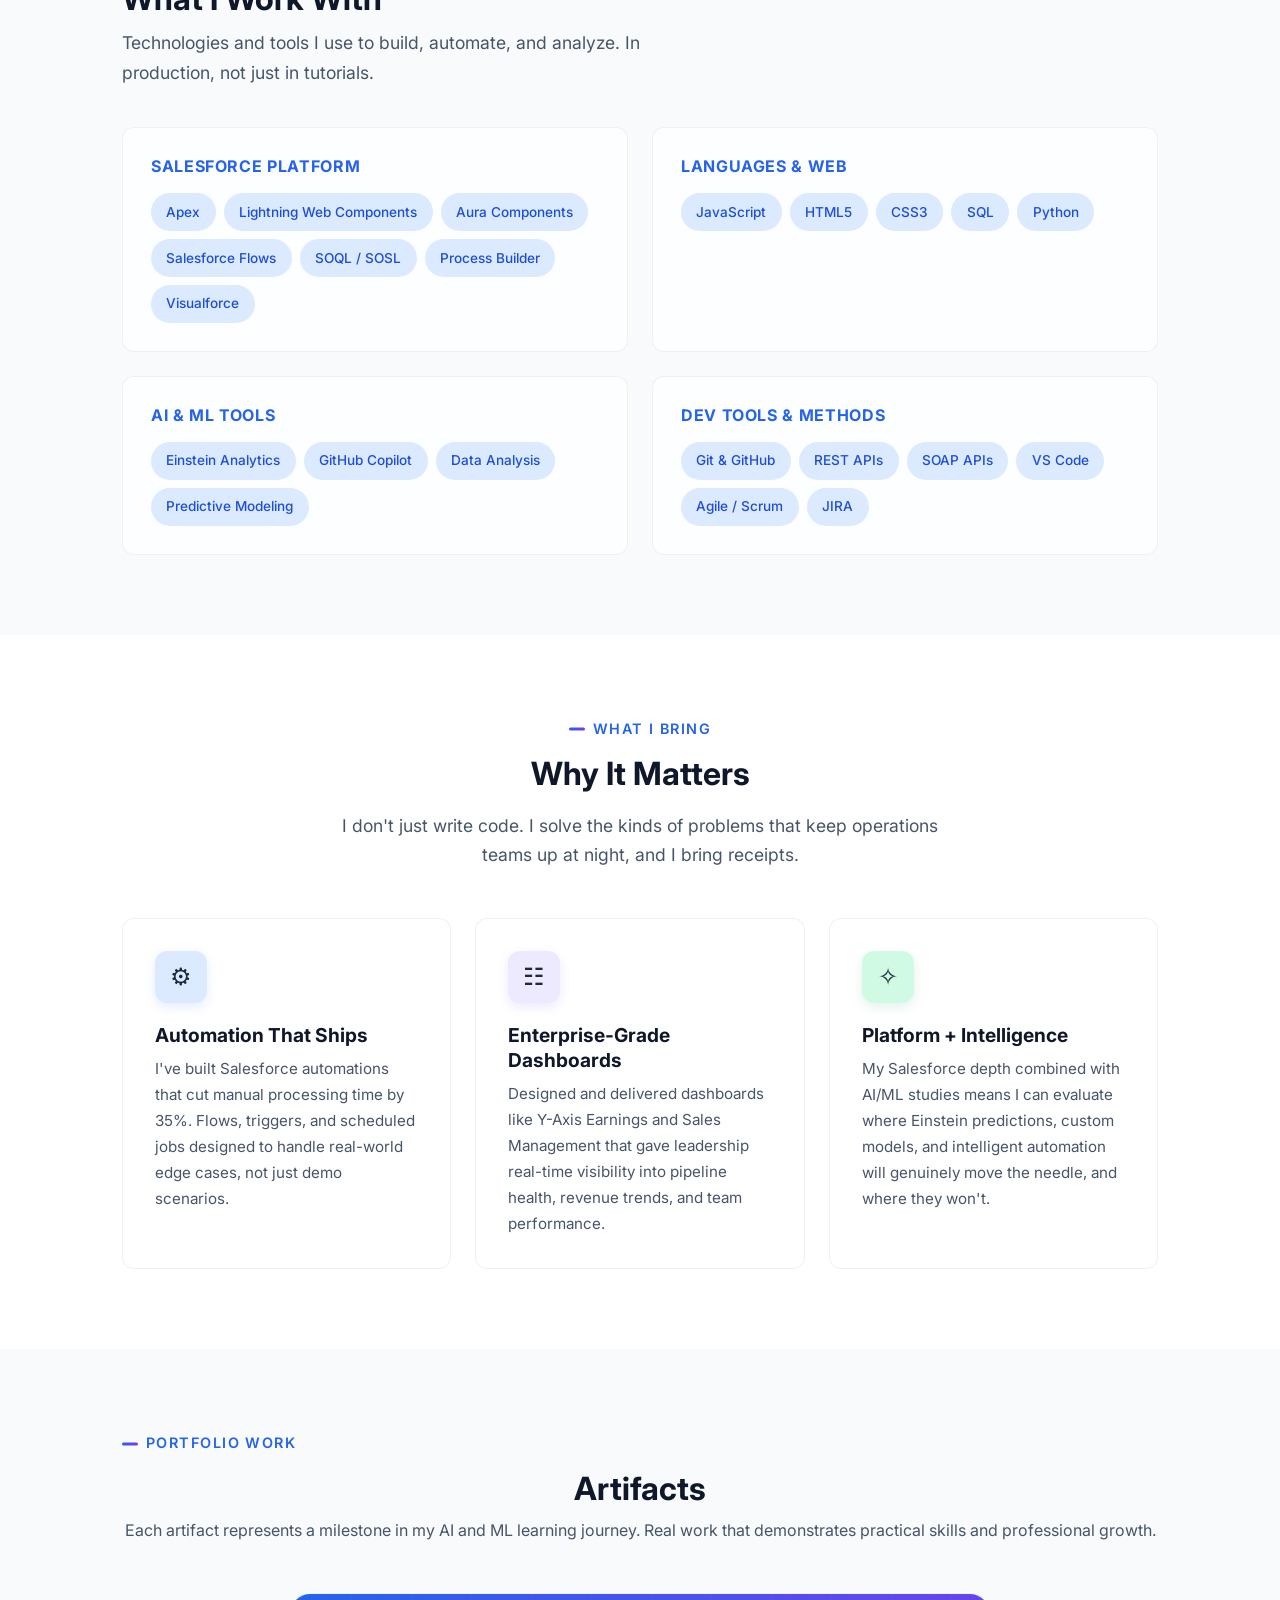
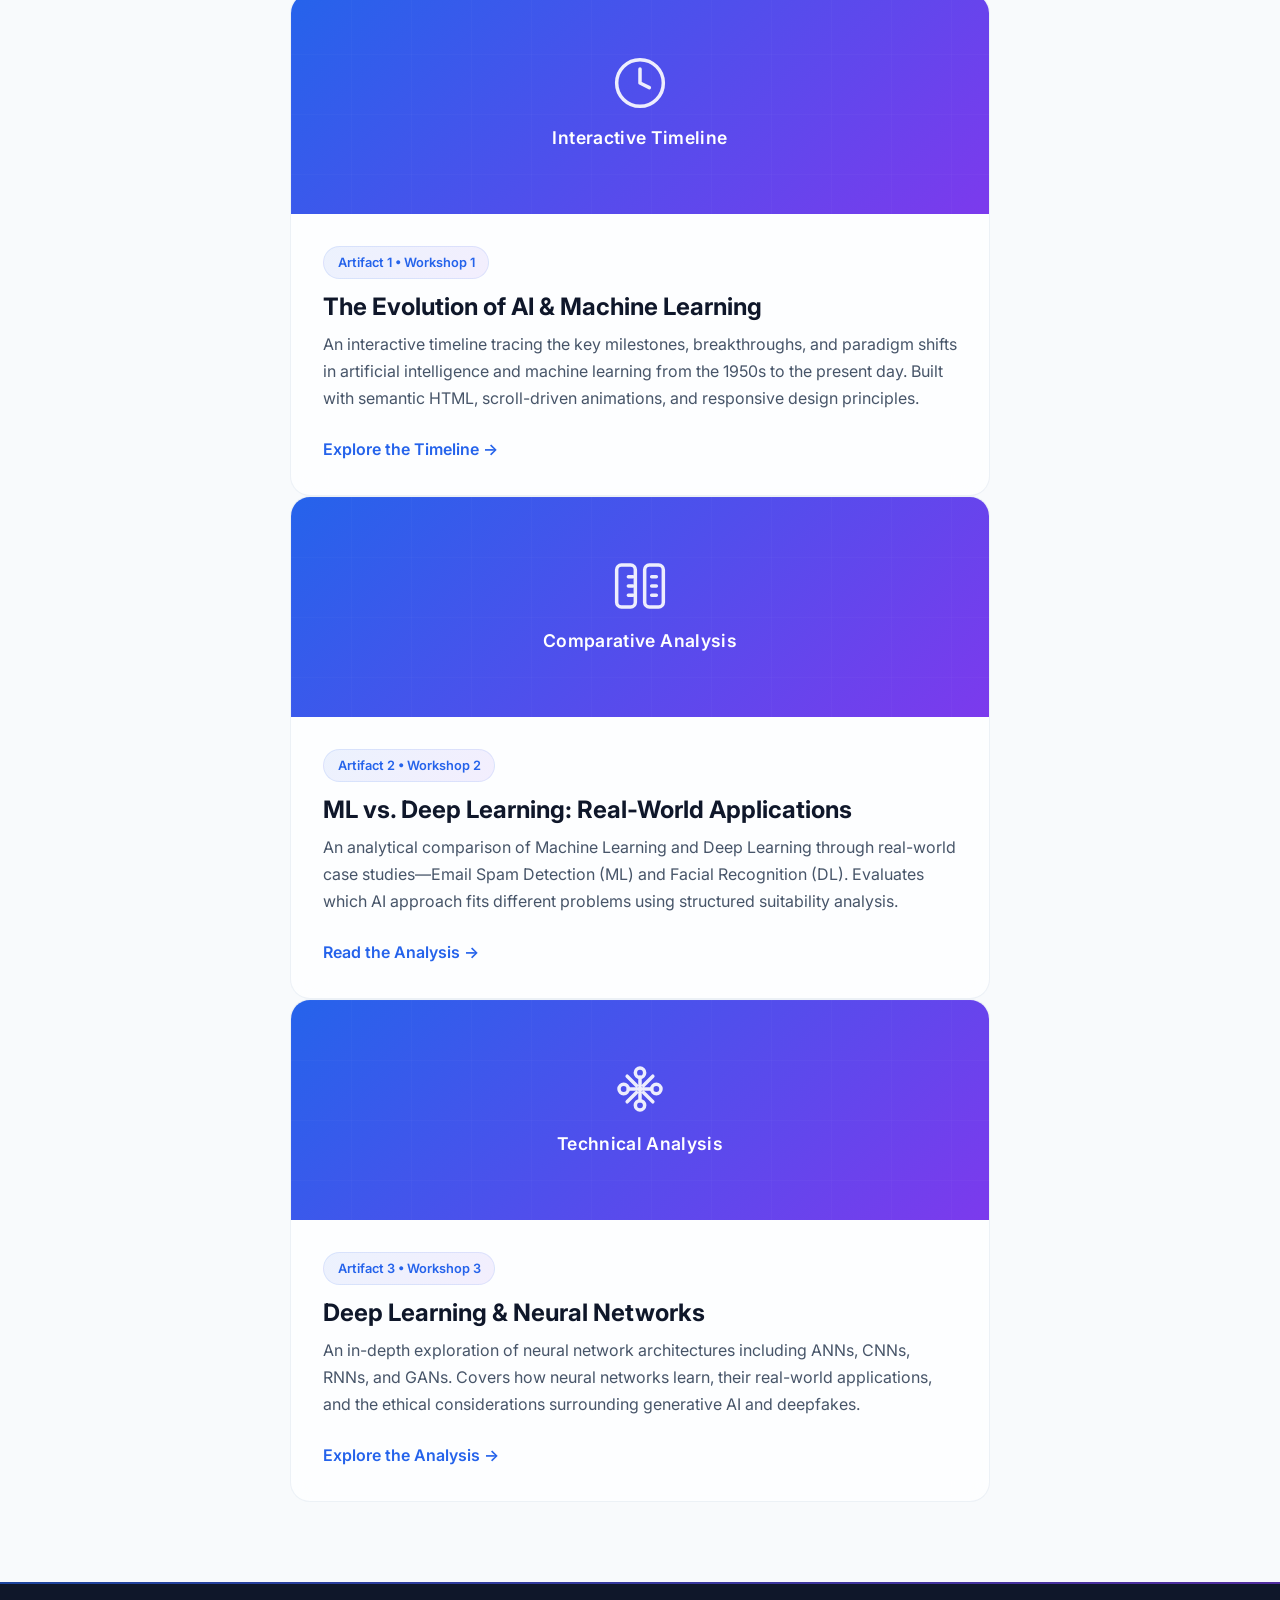
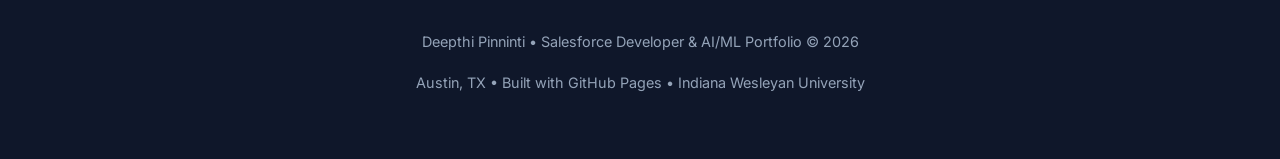
==== commit 142a8949: "Add Artifact 3: Deep Learning and Neural Networks - New artifact covering ANNs, CNNs, RNNs, and GANs" ====
--- a/index.html
+++ b/index.html
@@ -229,6 +229,30 @@
           </div>
         </a>
 
+        <!-- Artifact 3: Deep Learning & Neural Networks -->
+        <a href="artifacts/3-dl-neural-networks/index.html" class="artifact-card-link">
+          <div class="artifact-card tilt-card">
+            <div class="artifact-preview" aria-hidden="true">
+              <div class="artifact-preview-content">
+                <svg class="artifact-icon" width="56" height="56" viewBox="0 0 24 24" fill="none" stroke="currentColor" stroke-width="1.5" stroke-linecap="round" stroke-linejoin="round" aria-hidden="true">
+                  <circle cx="12" cy="5" r="2"/>
+                  <circle cx="5" cy="12" r="2"/>
+                  <circle cx="19" cy="12" r="2"/>
+                  <circle cx="12" cy="19" r="2"/>
+                  <path d="M12 7v10M7 12h10M6.5 6.5l4 4M13.5 13.5l4 4M17.5 6.5l-4 4M10.5 13.5l-4 4"/>
+                </svg>
+                <span>Technical Analysis</span>
+              </div>
+            </div>
+            <div class="artifact-body">
+              <span class="artifact-tag">Artifact 3 &bull; Workshop 3</span>
+              <h3>Deep Learning &amp; Neural Networks</h3>
+              <p>An in-depth exploration of neural network architectures including ANNs, CNNs, RNNs, and GANs. Covers how neural networks learn, their real-world applications, and the ethical considerations surrounding generative AI and deepfakes.</p>
+              <span class="artifact-link">Explore the Analysis &#8594;</span>
+            </div>
+          </div>
+        </a>
+
       </div>
     </section>
 
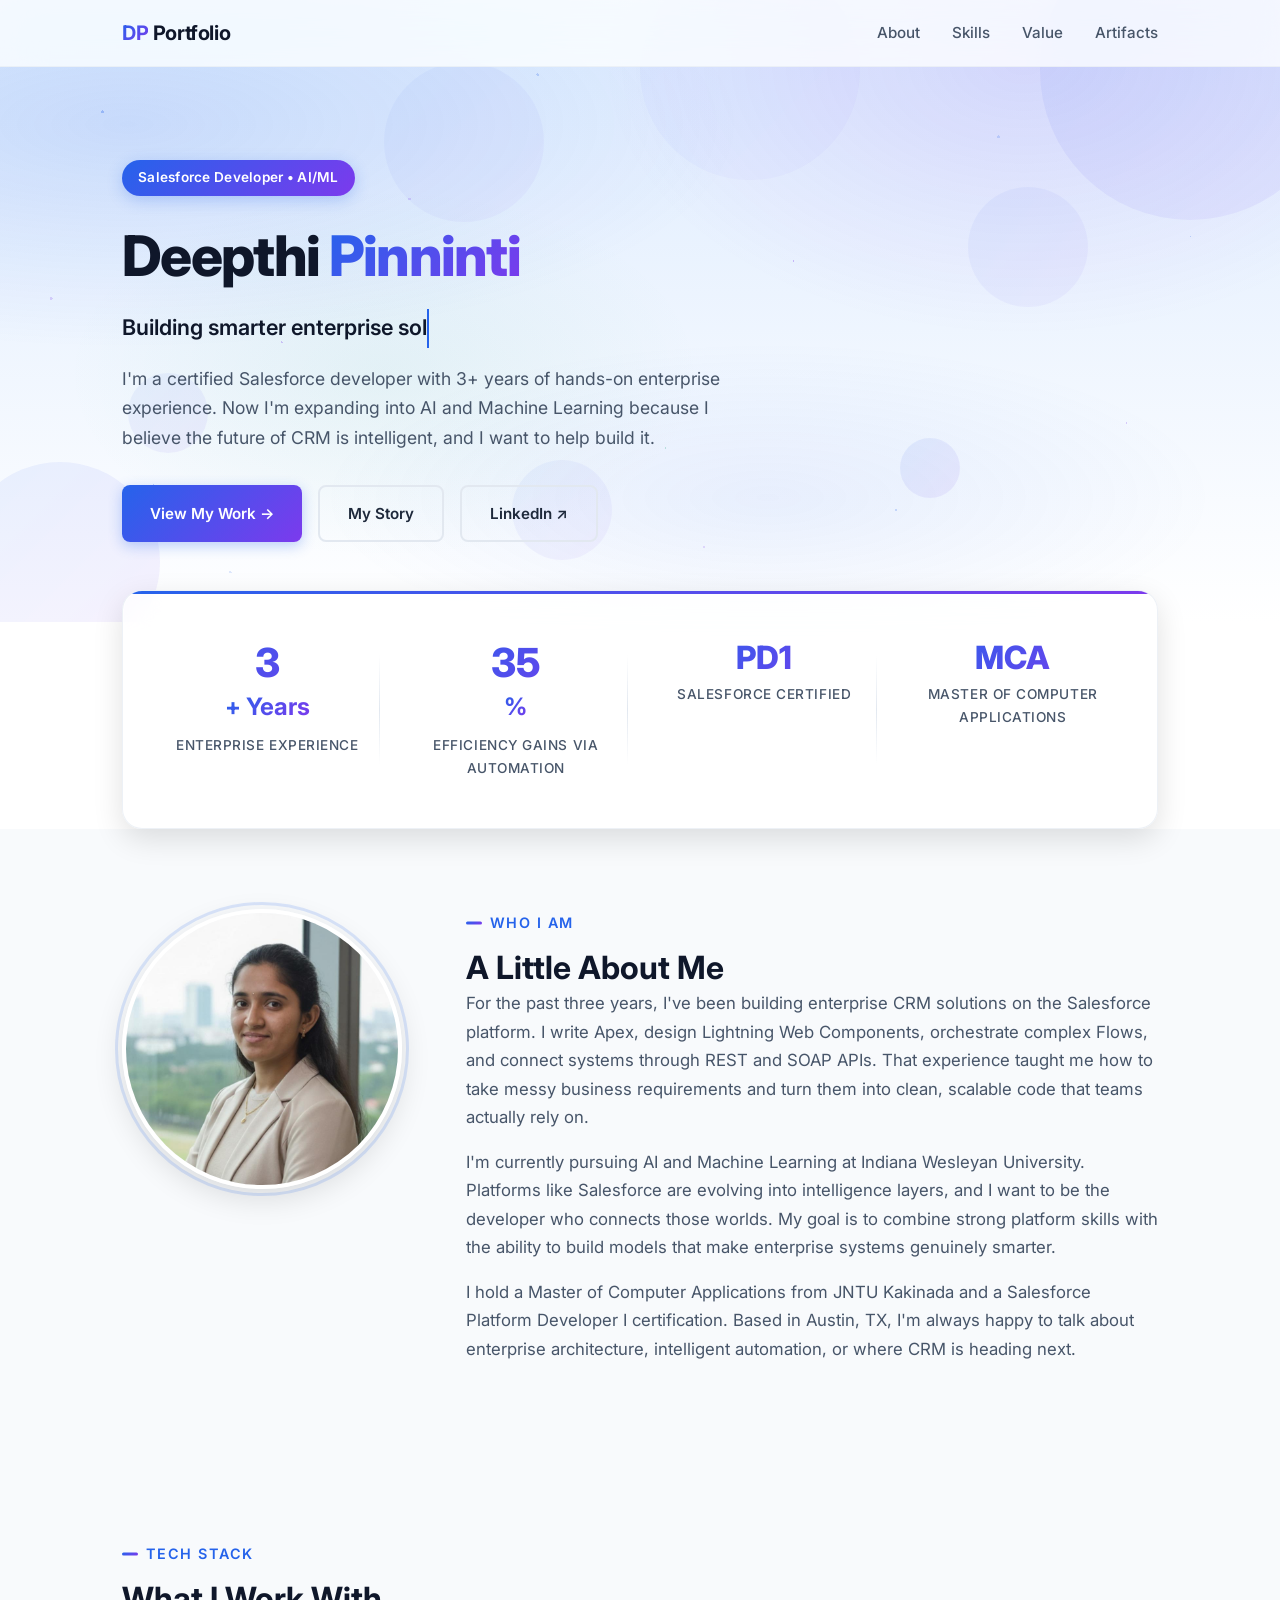
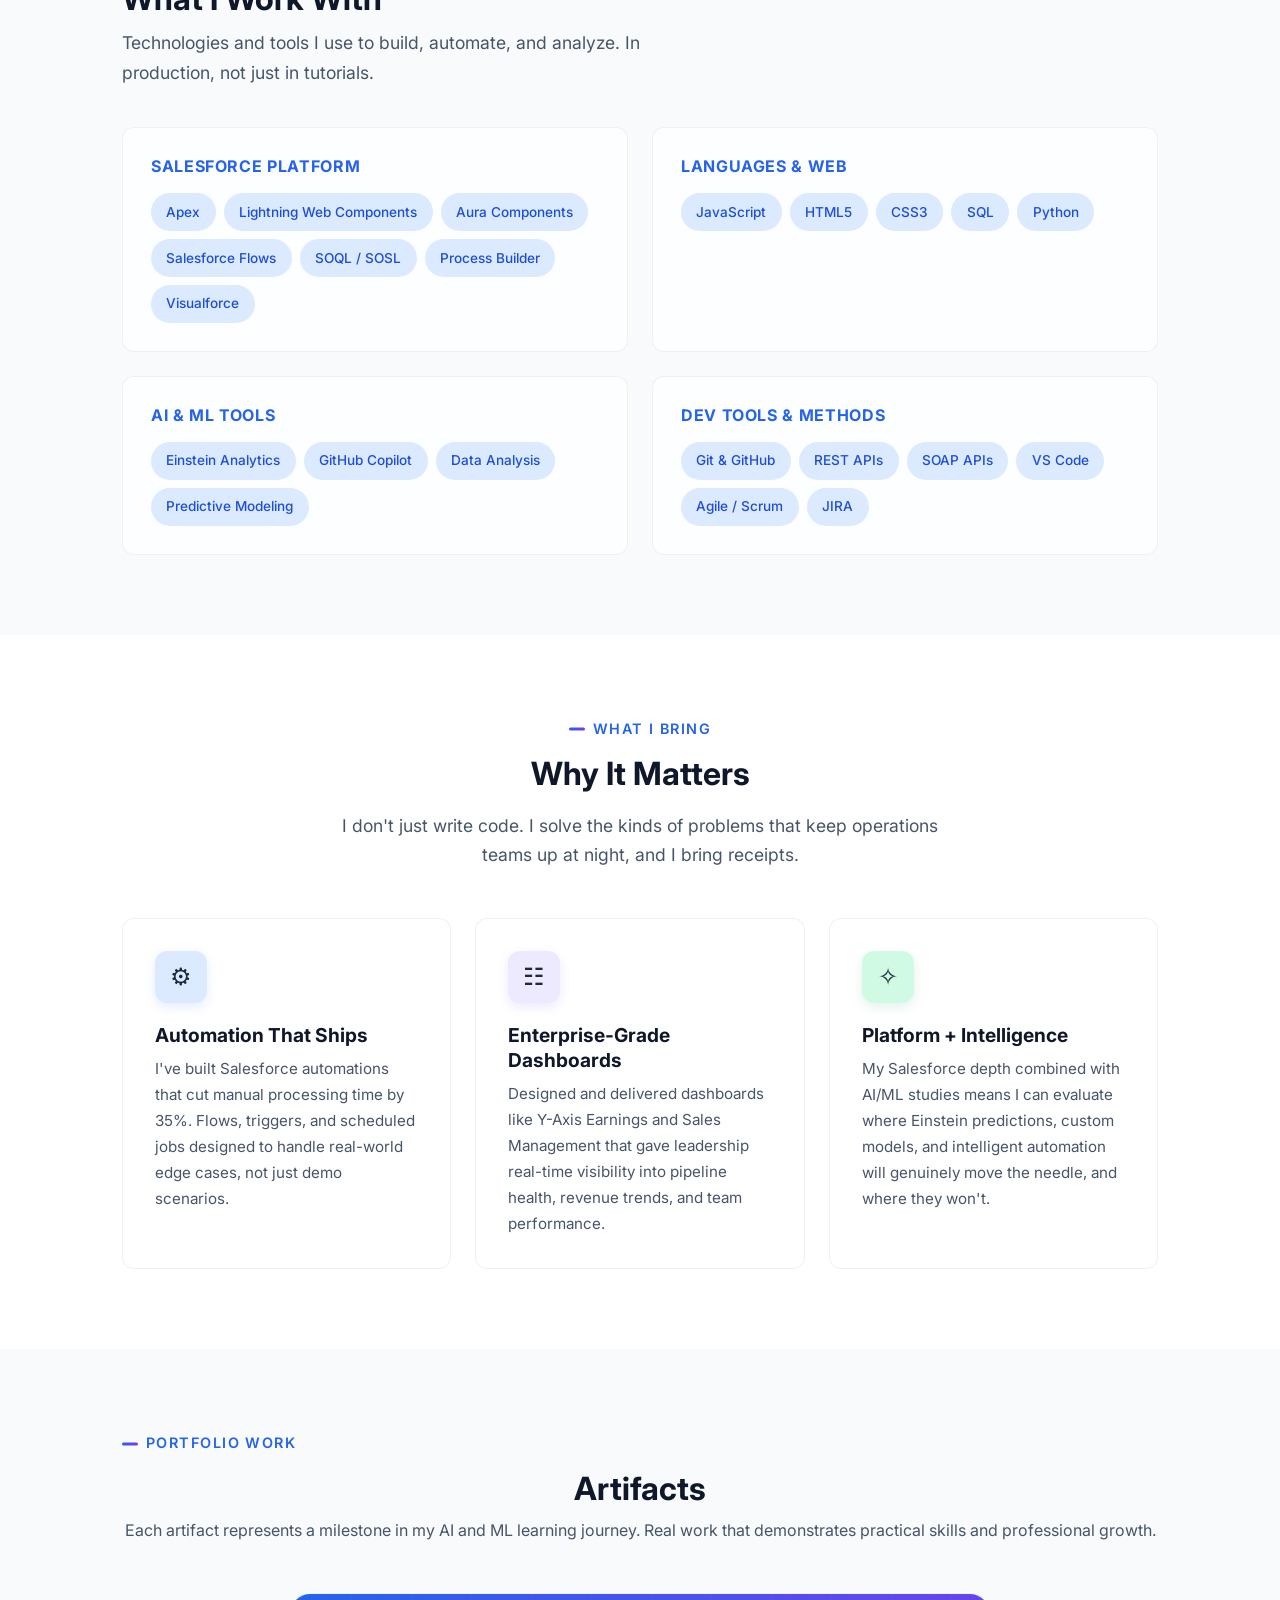
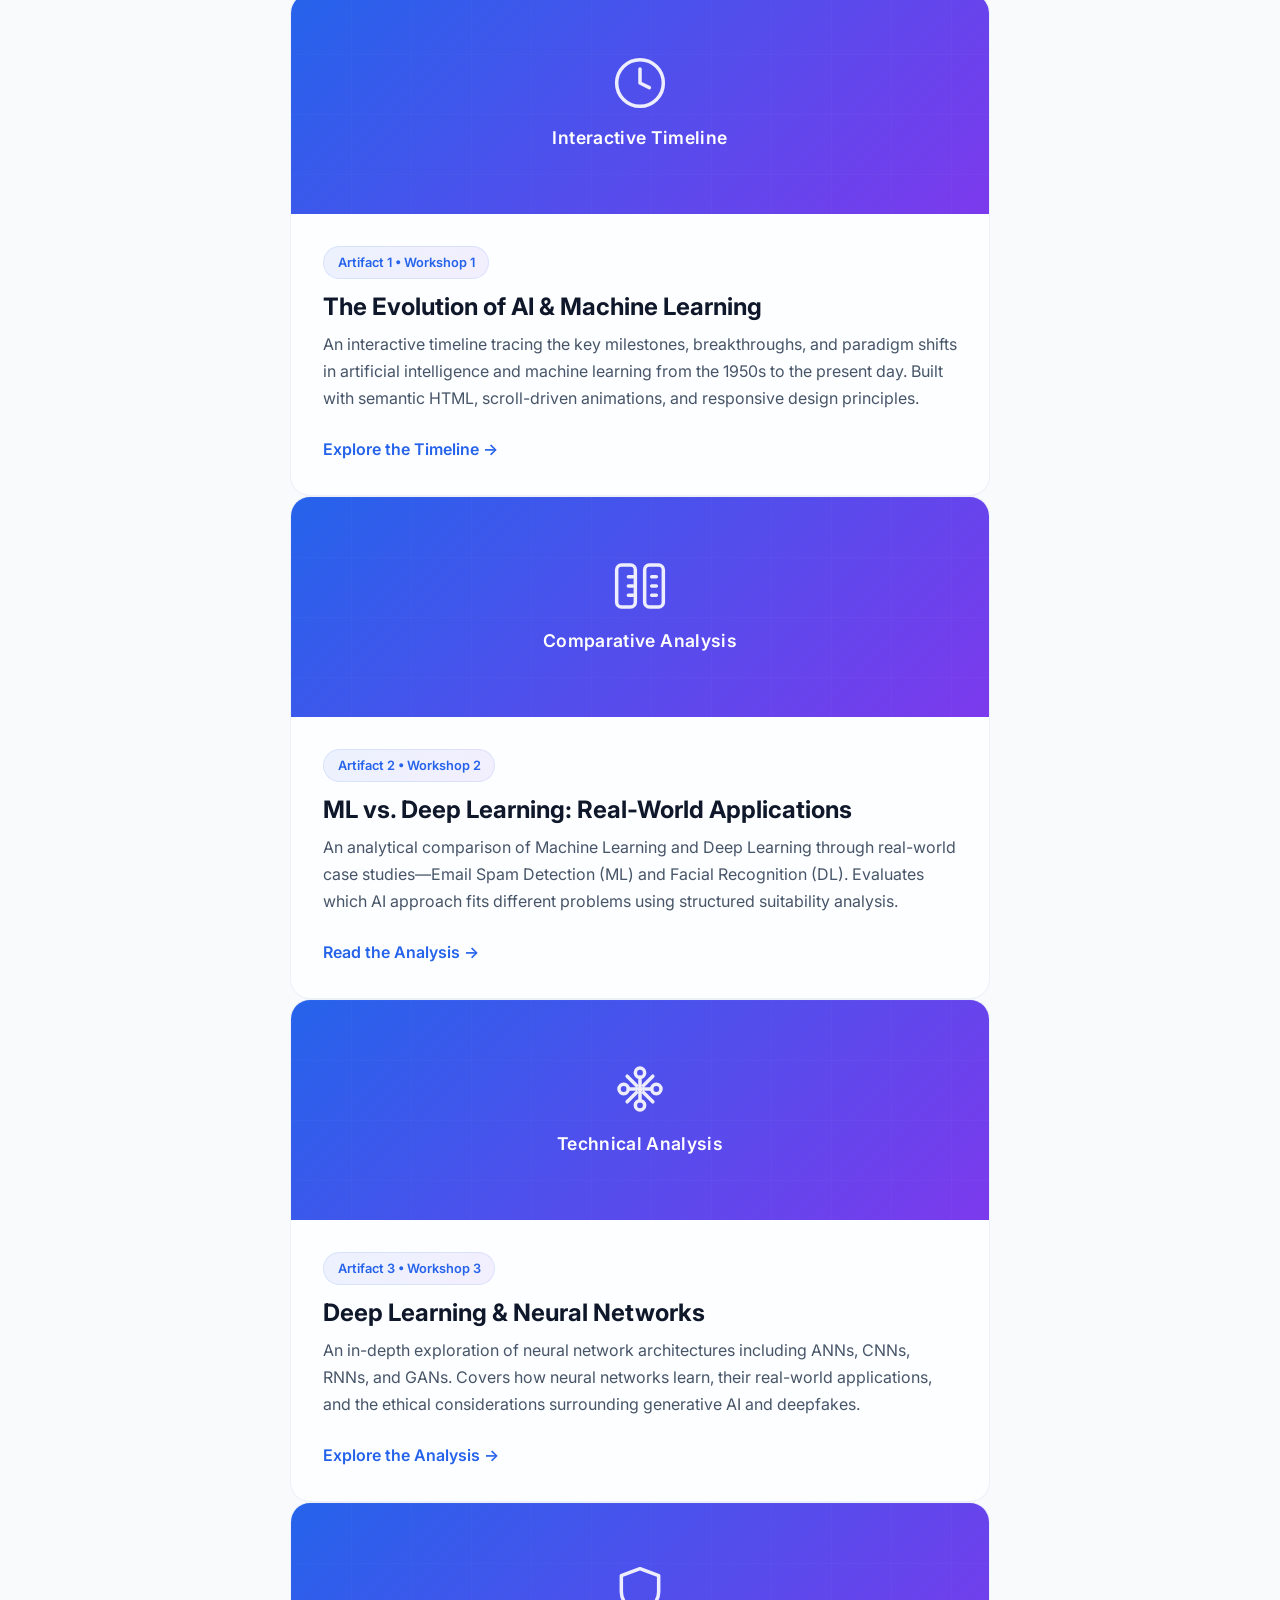
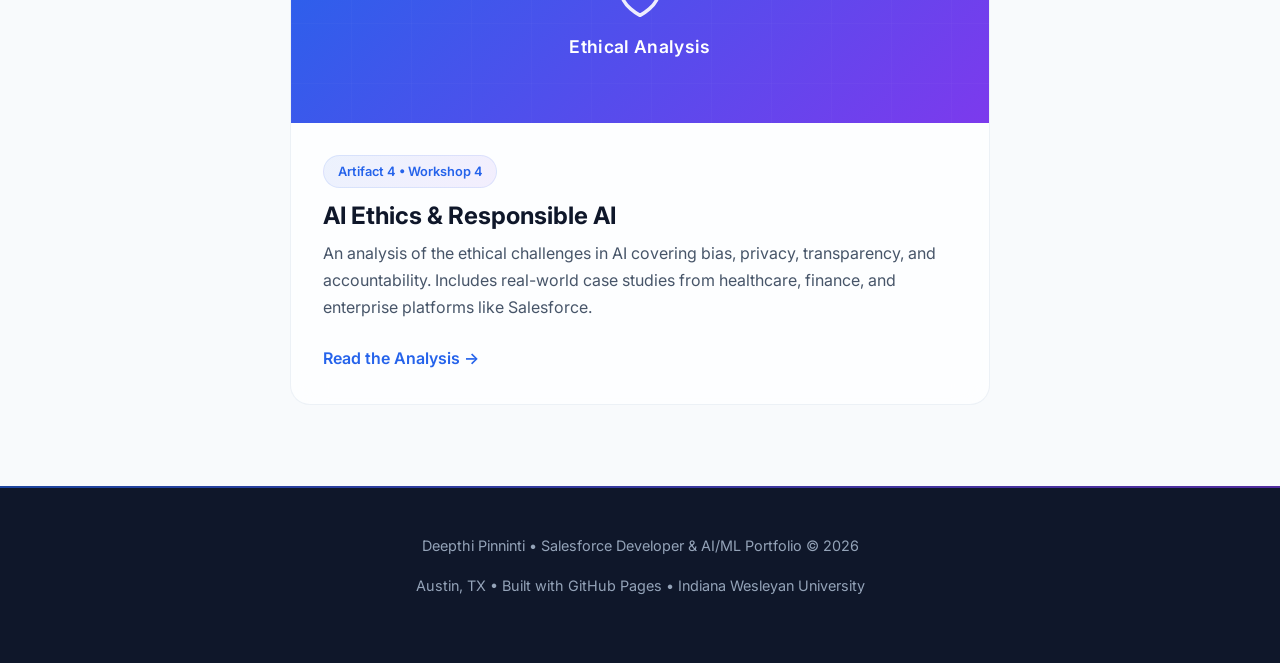
==== commit 37217aa0: "Add Artifact 4: AI Ethics and Responsible AI - Covers four pillars: Bias, Privacy, Transparency, Acc" ====
--- a/index.html
+++ b/index.html
@@ -253,6 +253,26 @@
           </div>
         </a>
 
+        <!-- Artifact 4: AI Ethics & Responsible AI -->
+        <a href="artifacts/4-ai-ethics/index.html" class="artifact-card-link">
+          <div class="artifact-card tilt-card">
+            <div class="artifact-preview" aria-hidden="true">
+              <div class="artifact-preview-content">
+                <svg class="artifact-icon" width="56" height="56" viewBox="0 0 24 24" fill="none" stroke="currentColor" stroke-width="1.5" stroke-linecap="round" stroke-linejoin="round" aria-hidden="true">
+                  <path d="M12 22s8-4 8-10V5l-8-3-8 3v7c0 6 8 10 8 10z"/>
+                </svg>
+                <span>Ethical Analysis</span>
+              </div>
+            </div>
+            <div class="artifact-body">
+              <span class="artifact-tag">Artifact 4 &bull; Workshop 4</span>
+              <h3>AI Ethics &amp; Responsible AI</h3>
+              <p>An analysis of the ethical challenges in AI covering bias, privacy, transparency, and accountability. Includes real-world case studies from healthcare, finance, and enterprise platforms like Salesforce.</p>
+              <span class="artifact-link">Read the Analysis &#8594;</span>
+            </div>
+          </div>
+        </a>
+
       </div>
     </section>
 
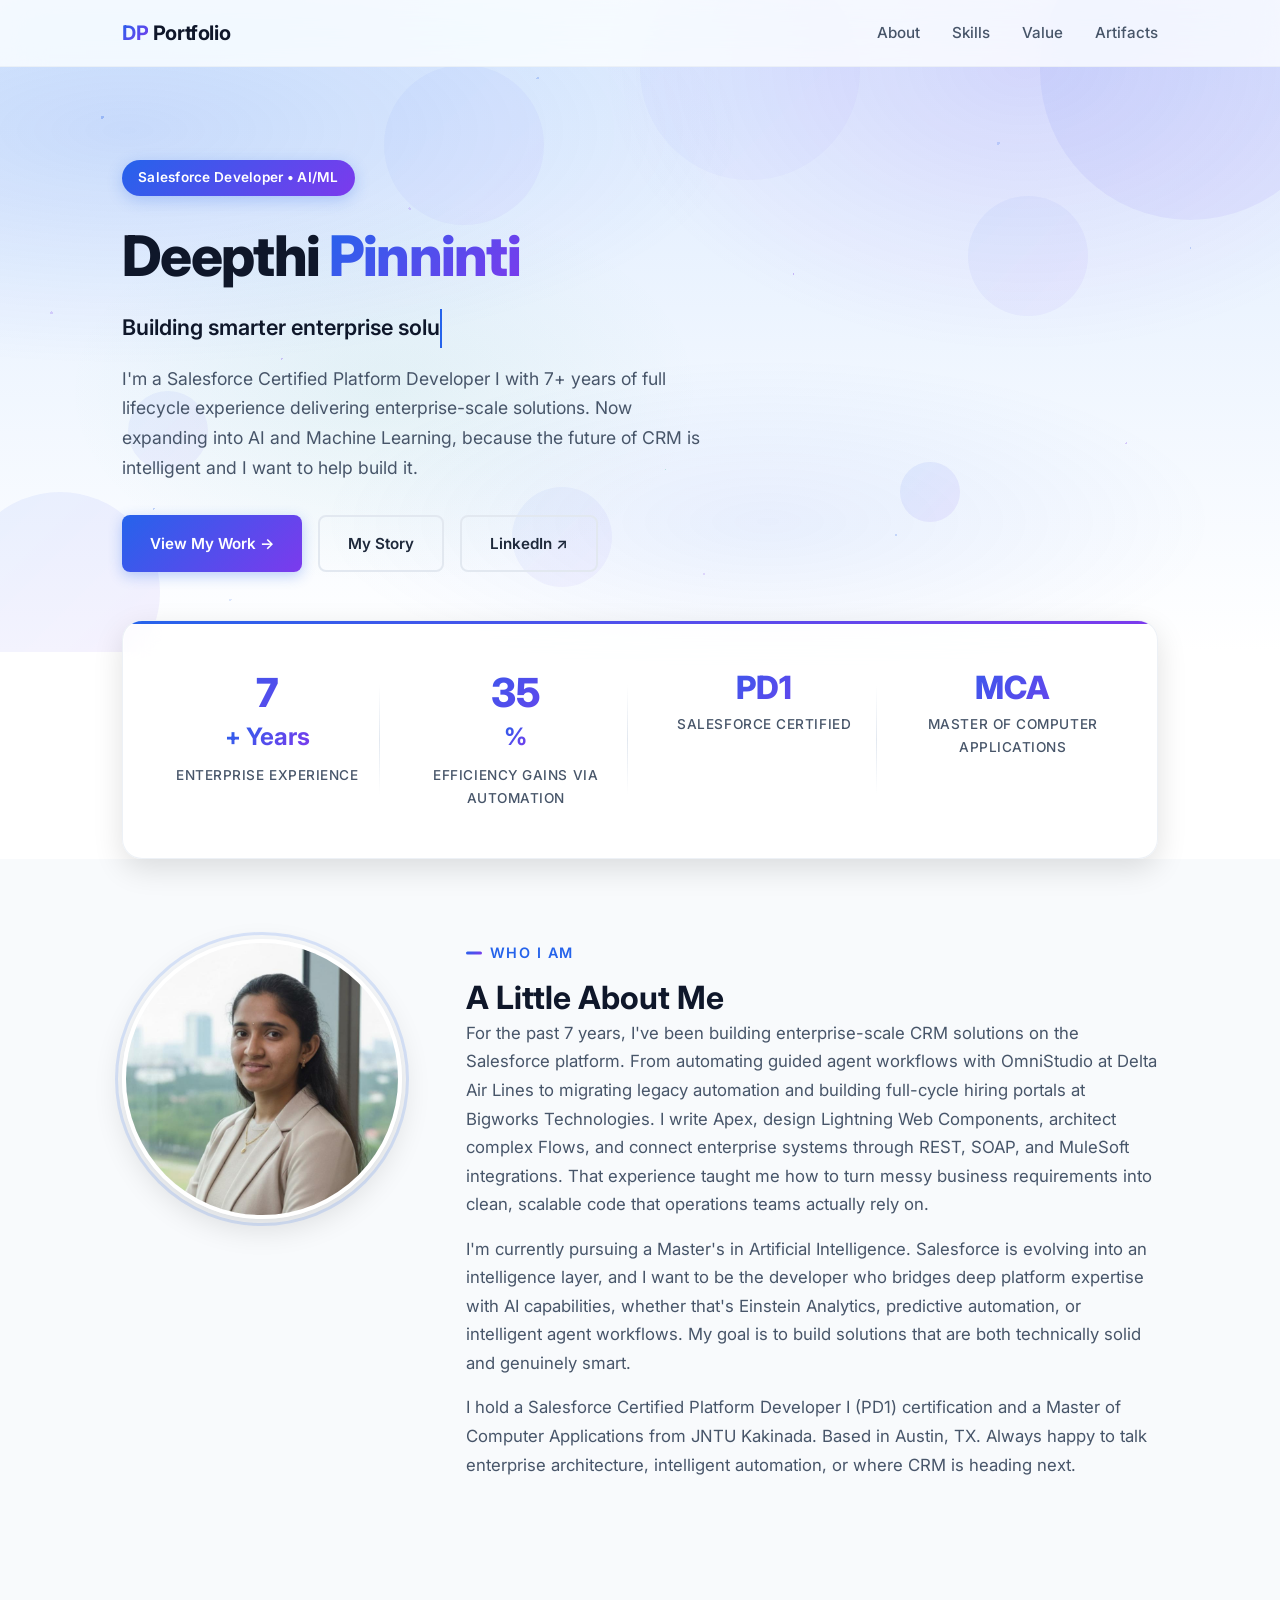
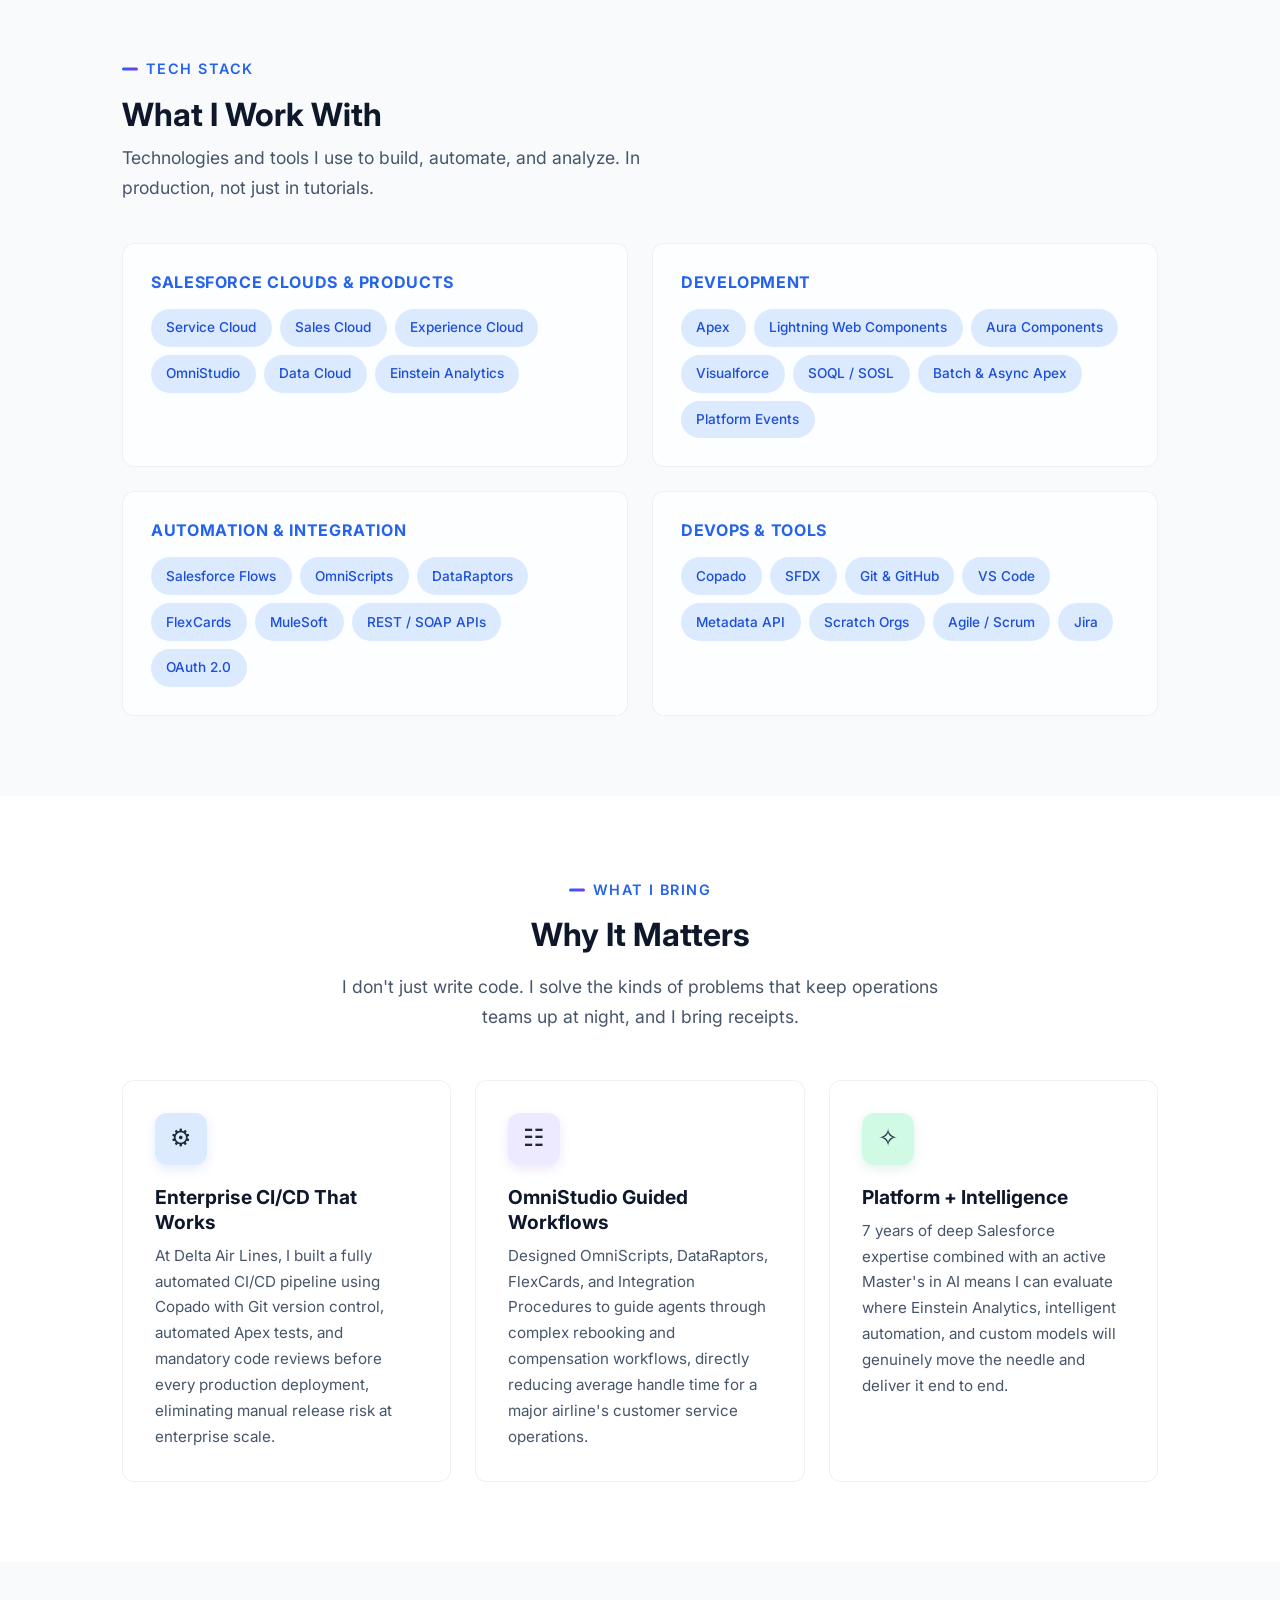
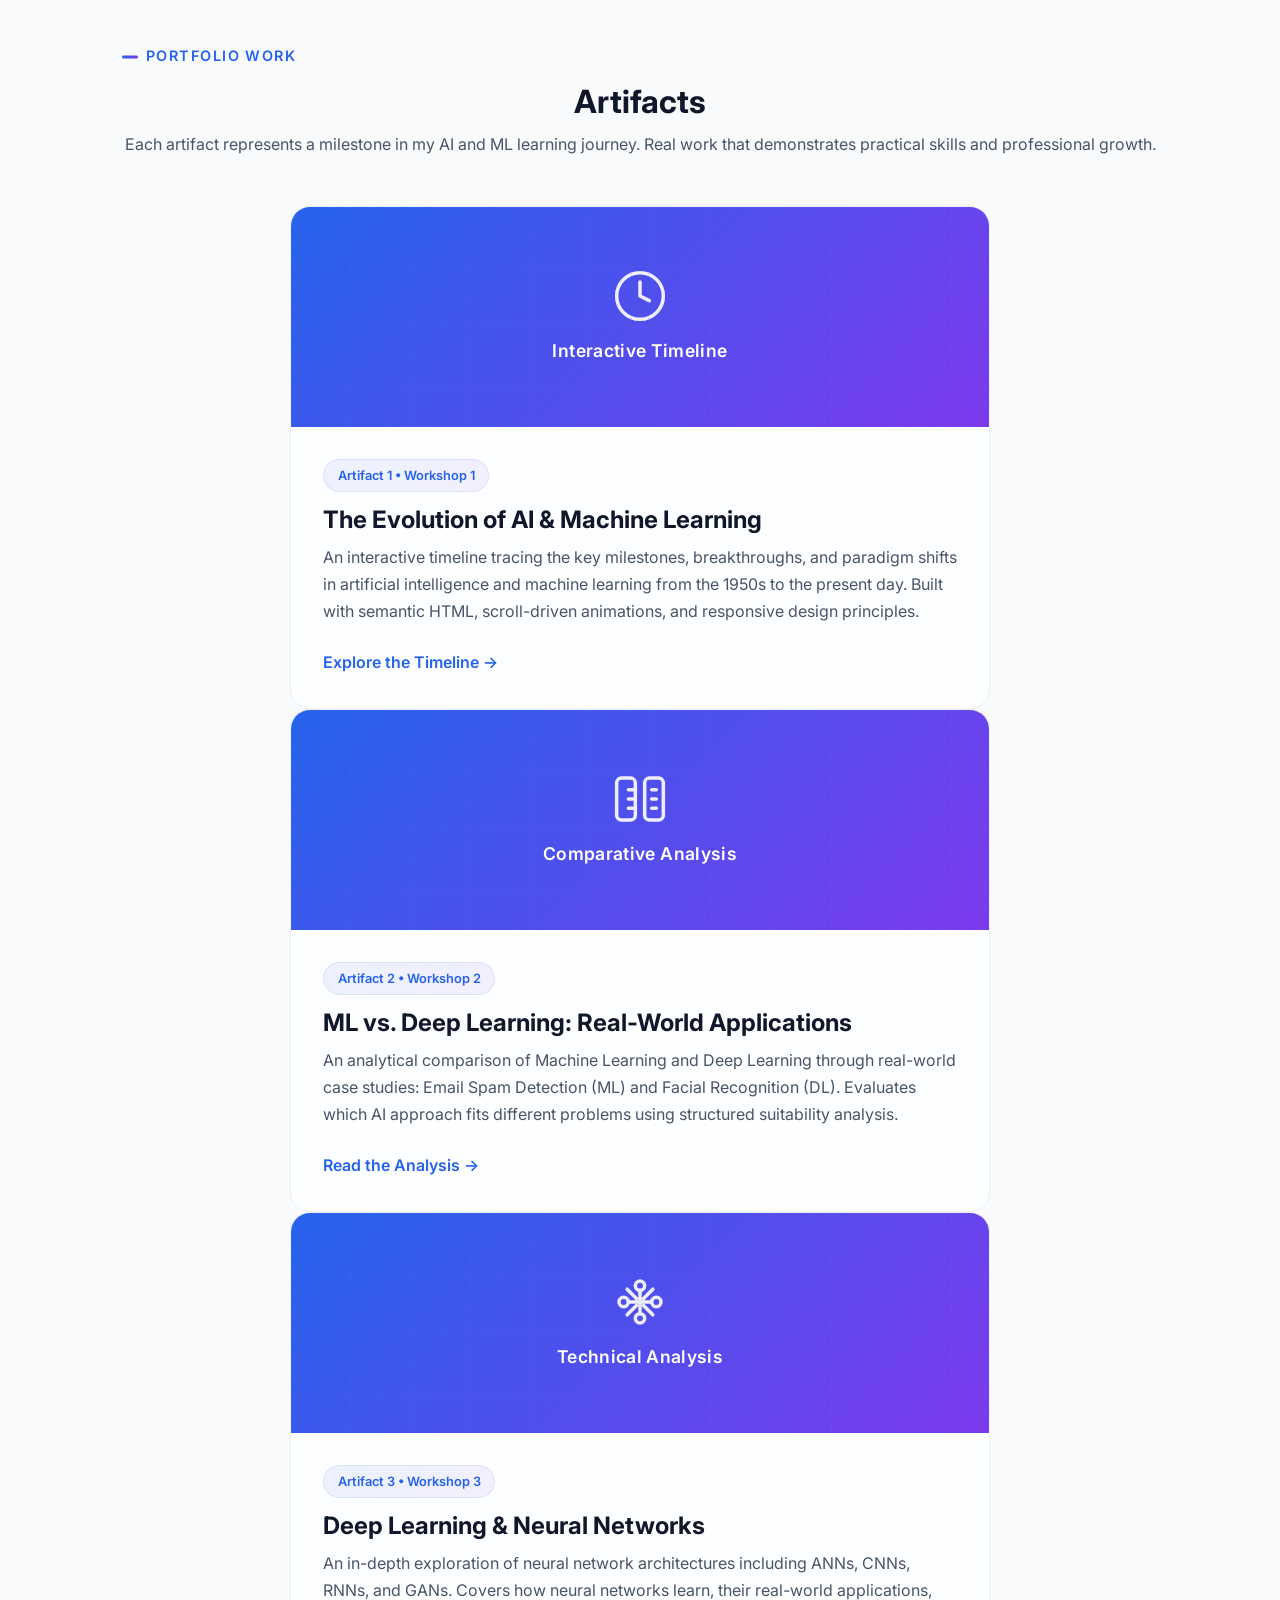
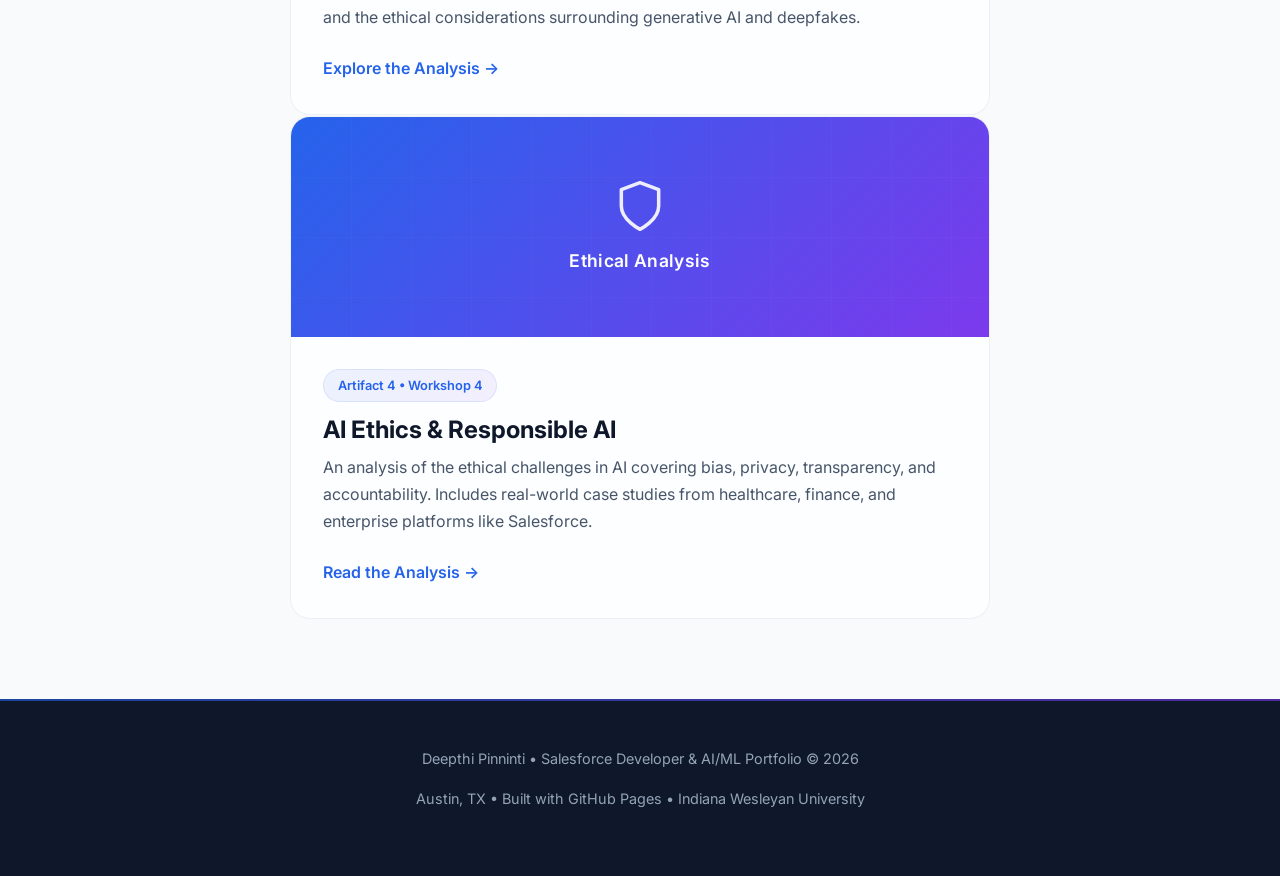
==== commit 0122bcd1: "Update about, skills, and value sections to match resume - Updated experience from 3+ to 7+ years - " ====
--- a/index.html
+++ b/index.html
@@ -4,7 +4,7 @@
   <meta charset="UTF-8">
   <meta name="viewport" content="width=device-width, initial-scale=1.0">
   <title>Deepthi Pinninti | Salesforce Developer &amp; AI/ML Portfolio</title>
-  <meta name="description" content="Certified Salesforce Platform Developer with 3+ years building enterprise CRM solutions, now expanding into AI and Machine Learning. Based in Austin, TX.">
+  <meta name="description" content="Certified Salesforce Platform Developer I with 7+ years building enterprise-scale CRM solutions across Service Cloud, Sales Cloud, and Experience Cloud. Now expanding into AI. Based in Austin, TX.">
   <link rel="preconnect" href="https://fonts.googleapis.com">
   <link rel="preconnect" href="https://fonts.gstatic.com" crossorigin>
   <link href="https://fonts.googleapis.com/css2?family=Inter:wght@400;500;600;700;800&display=swap" rel="stylesheet">
@@ -44,7 +44,7 @@
           <div class="hero-tag">Salesforce Developer &bull; AI/ML</div>
           <h1>Deepthi <span>Pinninti</span></h1>
           <p class="typing-text" aria-label="Building smarter enterprise solutions.">Building smarter enterprise solutions.</p>
-          <p class="hero-sub">I'm a certified Salesforce developer with 3+ years of hands-on enterprise experience. Now I'm expanding into AI and Machine Learning because I believe the future of CRM is intelligent, and I want to help build it.</p>
+          <p class="hero-sub">I'm a Salesforce Certified Platform Developer I with 7+ years of full lifecycle experience delivering enterprise-scale solutions. Now expanding into AI and Machine Learning, because the future of CRM is intelligent and I want to help build it.</p>
           <div class="btn-group">
             <a href="#artifacts" class="btn btn-primary">View My Work &#8594;</a>
             <a href="#about" class="btn btn-outline">My Story</a>
@@ -59,7 +59,7 @@
       <div class="container">
         <div class="stats-grid">
           <div class="stat-item" data-delay="0">
-            <span class="stat-number" data-target="3">0</span>
+            <span class="stat-number" data-target="7">0</span>
             <span class="stat-suffix">+ Years</span>
             <span class="stat-label">Enterprise Experience</span>
           </div>
@@ -88,9 +88,9 @@
           <div class="about-text">
             <div class="section-label">Who I Am</div>
             <h2>A Little About Me</h2>
-            <p>For the past three years, I've been building enterprise CRM solutions on the Salesforce platform. I write Apex, design Lightning Web Components, orchestrate complex Flows, and connect systems through REST and SOAP APIs. That experience taught me how to take messy business requirements and turn them into clean, scalable code that teams actually rely on.</p>
-            <p>I'm currently pursuing AI and Machine Learning at Indiana Wesleyan University. Platforms like Salesforce are evolving into intelligence layers, and I want to be the developer who connects those worlds. My goal is to combine strong platform skills with the ability to build models that make enterprise systems genuinely smarter.</p>
-            <p>I hold a Master of Computer Applications from JNTU Kakinada and a Salesforce Platform Developer I certification. Based in Austin, TX, I'm always happy to talk about enterprise architecture, intelligent automation, or where CRM is heading next.</p>
+            <p>For the past 7 years, I've been building enterprise-scale CRM solutions on the Salesforce platform. From automating guided agent workflows with OmniStudio at Delta Air Lines to migrating legacy automation and building full-cycle hiring portals at Bigworks Technologies. I write Apex, design Lightning Web Components, architect complex Flows, and connect enterprise systems through REST, SOAP, and MuleSoft integrations. That experience taught me how to turn messy business requirements into clean, scalable code that operations teams actually rely on.</p>
+            <p>I'm currently pursuing a Master's in Artificial Intelligence. Salesforce is evolving into an intelligence layer, and I want to be the developer who bridges deep platform expertise with AI capabilities, whether that's Einstein Analytics, predictive automation, or intelligent agent workflows. My goal is to build solutions that are both technically solid and genuinely smart.</p>
+            <p>I hold a Salesforce Certified Platform Developer I (PD1) certification and a Master of Computer Applications from JNTU Kakinada. Based in Austin, TX. Always happy to talk enterprise architecture, intelligent automation, or where CRM is heading next.</p>
           </div>
         </div>
       </div>
@@ -105,48 +105,54 @@
 
         <div class="skills-grid">
           <div class="skill-category glass-card" data-delay="0">
-            <h4>Salesforce Platform</h4>
+            <h4>Salesforce Clouds &amp; Products</h4>
+            <div class="skill-tags">
+              <span class="skill-tag">Service Cloud</span>
+              <span class="skill-tag">Sales Cloud</span>
+              <span class="skill-tag">Experience Cloud</span>
+              <span class="skill-tag">OmniStudio</span>
+              <span class="skill-tag">Data Cloud</span>
+              <span class="skill-tag">Einstein Analytics</span>
+            </div>
+          </div>
+
+          <div class="skill-category glass-card" data-delay="100">
+            <h4>Development</h4>
             <div class="skill-tags">
               <span class="skill-tag">Apex</span>
               <span class="skill-tag">Lightning Web Components</span>
               <span class="skill-tag">Aura Components</span>
+              <span class="skill-tag">Visualforce</span>
+              <span class="skill-tag">SOQL / SOSL</span>
+              <span class="skill-tag">Batch &amp; Async Apex</span>
+              <span class="skill-tag">Platform Events</span>
+            </div>
+          </div>
+
+          <div class="skill-category glass-card" data-delay="200">
+            <h4>Automation &amp; Integration</h4>
+            <div class="skill-tags">
               <span class="skill-tag">Salesforce Flows</span>
-              <span class="skill-tag">SOQL / SOSL</span>
-              <span class="skill-tag">Process Builder</span>
-              <span class="skill-tag">Visualforce</span>
-            </div>
-          </div>
-
-          <div class="skill-category glass-card" data-delay="100">
-            <h4>Languages &amp; Web</h4>
-            <div class="skill-tags">
-              <span class="skill-tag">JavaScript</span>
-              <span class="skill-tag">HTML5</span>
-              <span class="skill-tag">CSS3</span>
-              <span class="skill-tag">SQL</span>
-              <span class="skill-tag">Python</span>
-            </div>
-          </div>
-
-          <div class="skill-category glass-card" data-delay="200">
-            <h4>AI &amp; ML Tools</h4>
-            <div class="skill-tags">
-              <span class="skill-tag">Einstein Analytics</span>
-              <span class="skill-tag">GitHub Copilot</span>
-              <span class="skill-tag">Data Analysis</span>
-              <span class="skill-tag">Predictive Modeling</span>
+              <span class="skill-tag">OmniScripts</span>
+              <span class="skill-tag">DataRaptors</span>
+              <span class="skill-tag">FlexCards</span>
+              <span class="skill-tag">MuleSoft</span>
+              <span class="skill-tag">REST / SOAP APIs</span>
+              <span class="skill-tag">OAuth 2.0</span>
             </div>
           </div>
 
           <div class="skill-category glass-card" data-delay="300">
-            <h4>Dev Tools &amp; Methods</h4>
-            <div class="skill-tags">
+            <h4>DevOps &amp; Tools</h4>
+            <div class="skill-tags">
+              <span class="skill-tag">Copado</span>
+              <span class="skill-tag">SFDX</span>
               <span class="skill-tag">Git &amp; GitHub</span>
-              <span class="skill-tag">REST APIs</span>
-              <span class="skill-tag">SOAP APIs</span>
               <span class="skill-tag">VS Code</span>
+              <span class="skill-tag">Metadata API</span>
+              <span class="skill-tag">Scratch Orgs</span>
               <span class="skill-tag">Agile / Scrum</span>
-              <span class="skill-tag">JIRA</span>
+              <span class="skill-tag">Jira</span>
             </div>
           </div>
         </div>
@@ -162,18 +168,18 @@
         <div class="value-cards">
           <div class="value-card glass-card" data-delay="0">
             <div class="value-icon blue" aria-hidden="true">&#9881;</div>
-            <h4>Automation That Ships</h4>
-            <p>I've built Salesforce automations that cut manual processing time by 35%. Flows, triggers, and scheduled jobs designed to handle real-world edge cases, not just demo scenarios.</p>
+            <h4>Enterprise CI/CD That Works</h4>
+            <p>At Delta Air Lines, I built a fully automated CI/CD pipeline using Copado with Git version control, automated Apex tests, and mandatory code reviews before every production deployment, eliminating manual release risk at enterprise scale.</p>
           </div>
           <div class="value-card glass-card" data-delay="150">
             <div class="value-icon purple" aria-hidden="true">&#9783;</div>
-            <h4>Enterprise-Grade Dashboards</h4>
-            <p>Designed and delivered dashboards like Y-Axis Earnings and Sales Management that gave leadership real-time visibility into pipeline health, revenue trends, and team performance.</p>
+            <h4>OmniStudio Guided Workflows</h4>
+            <p>Designed OmniScripts, DataRaptors, FlexCards, and Integration Procedures to guide agents through complex rebooking and compensation workflows, directly reducing average handle time for a major airline's customer service operations.</p>
           </div>
           <div class="value-card glass-card" data-delay="300">
             <div class="value-icon green" aria-hidden="true">&#10023;</div>
             <h4>Platform + Intelligence</h4>
-            <p>My Salesforce depth combined with AI/ML studies means I can evaluate where Einstein predictions, custom models, and intelligent automation will genuinely move the needle, and where they won't.</p>
+            <p>7 years of deep Salesforce expertise combined with an active Master's in AI means I can evaluate where Einstein Analytics, intelligent automation, and custom models will genuinely move the needle and deliver it end to end.</p>
           </div>
         </div>
       </div>
@@ -223,7 +229,7 @@
             <div class="artifact-body">
               <span class="artifact-tag">Artifact 2 &bull; Workshop 2</span>
               <h3>ML vs. Deep Learning: Real-World Applications</h3>
-              <p>An analytical comparison of Machine Learning and Deep Learning through real-world case studies&mdash;Email Spam Detection (ML) and Facial Recognition (DL). Evaluates which AI approach fits different problems using structured suitability analysis.</p>
+              <p>An analytical comparison of Machine Learning and Deep Learning through real-world case studies: Email Spam Detection (ML) and Facial Recognition (DL). Evaluates which AI approach fits different problems using structured suitability analysis.</p>
               <span class="artifact-link">Read the Analysis &#8594;</span>
             </div>
           </div>
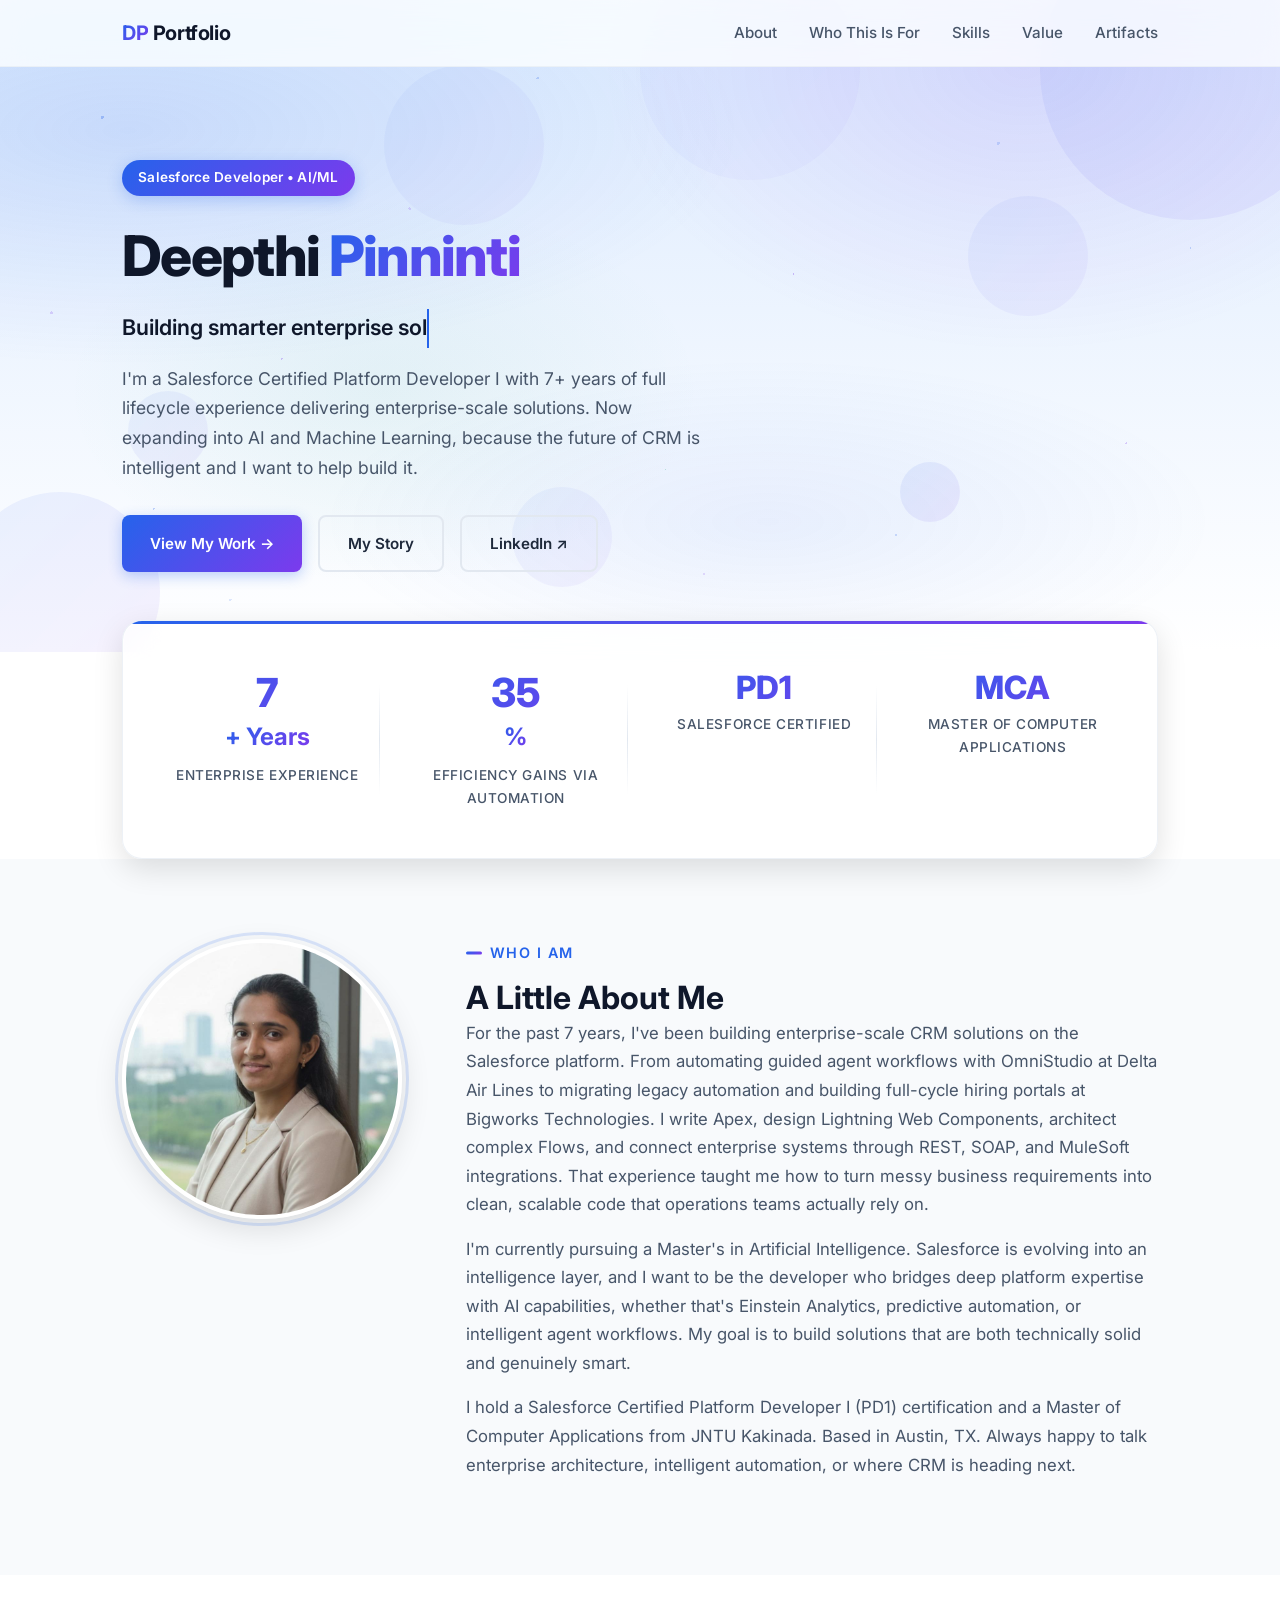
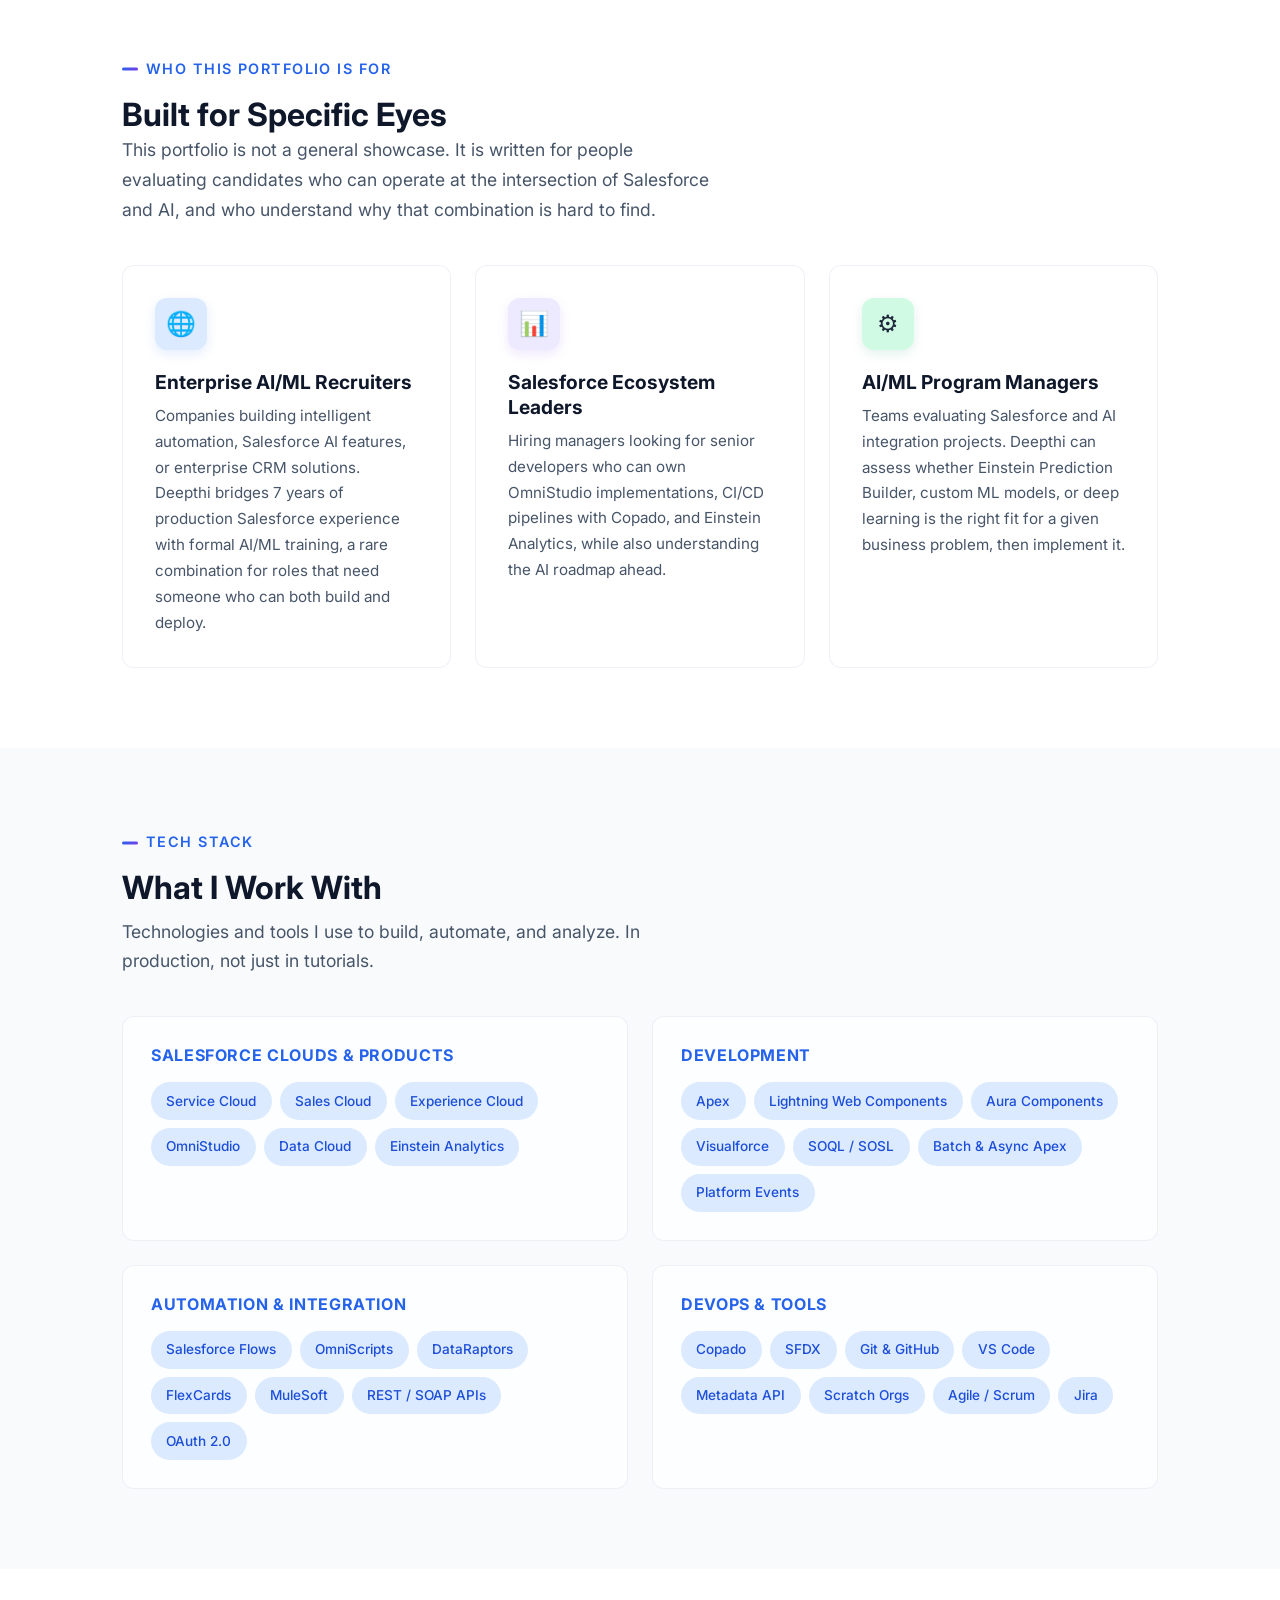
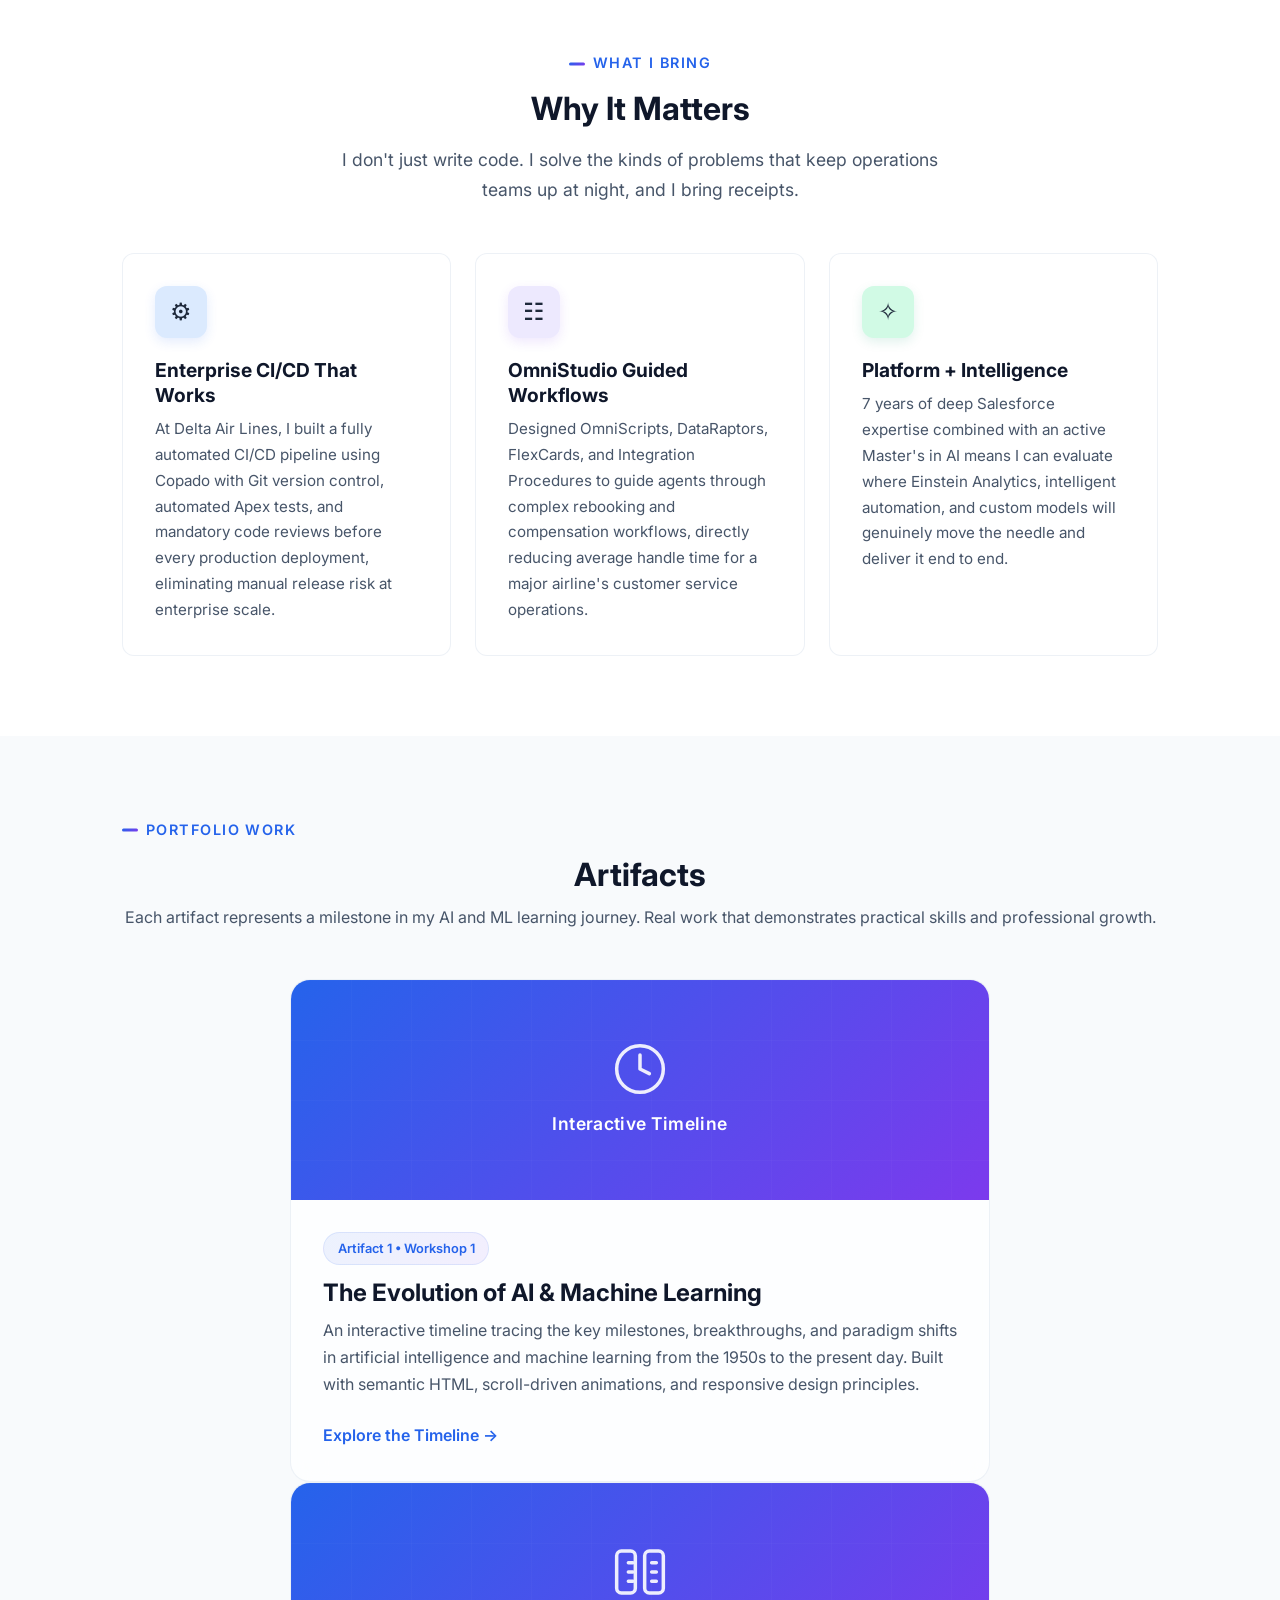
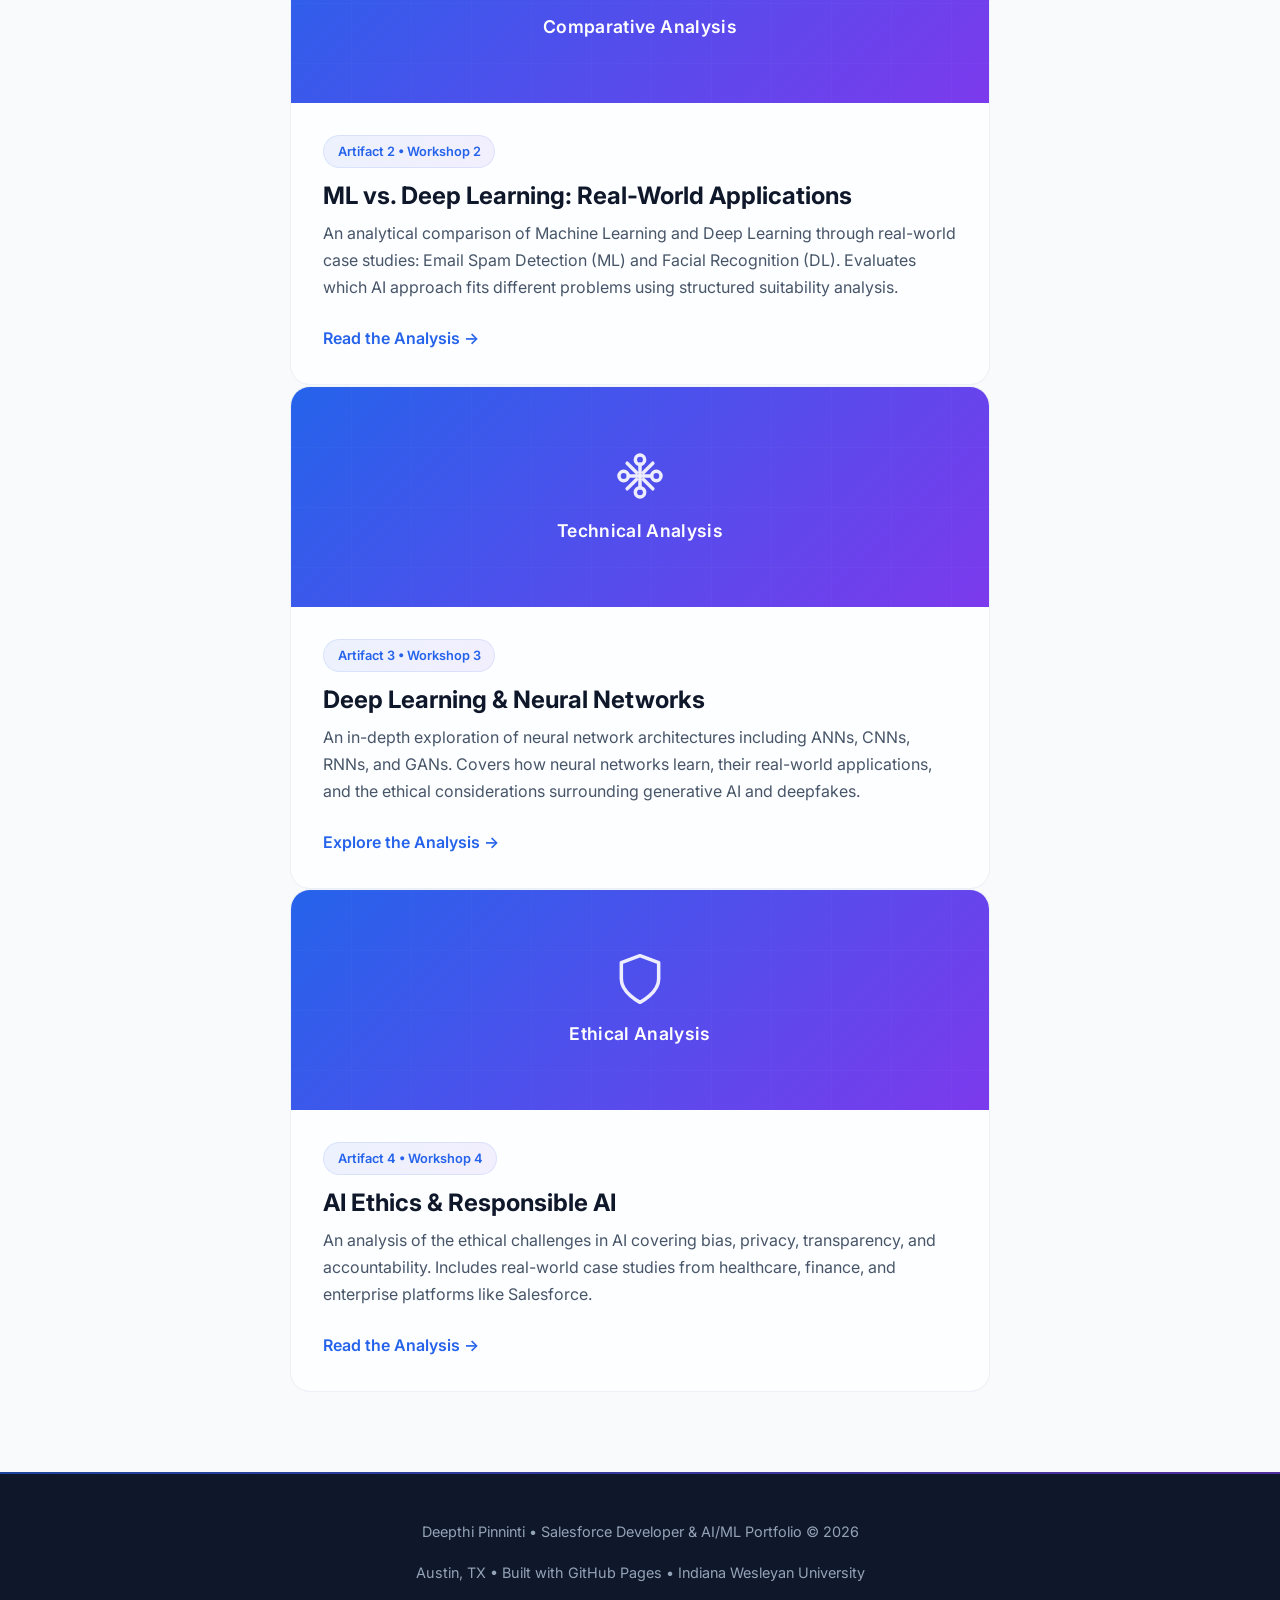
==== commit 9cf36088: "Deepen artifact pages and add target audience section" ====
--- a/index.html
+++ b/index.html
@@ -20,6 +20,7 @@
       <a href="index.html" class="nav-brand"><span>DP</span> Portfolio</a>
       <ul class="nav-links">
         <li><a href="#about">About</a></li>
+        <li><a href="#audience">Who This Is For</a></li>
         <li><a href="#skills">Skills</a></li>
         <li><a href="#value">Value</a></li>
         <li><a href="#artifacts">Artifacts</a></li>
@@ -91,6 +92,32 @@
             <p>For the past 7 years, I've been building enterprise-scale CRM solutions on the Salesforce platform. From automating guided agent workflows with OmniStudio at Delta Air Lines to migrating legacy automation and building full-cycle hiring portals at Bigworks Technologies. I write Apex, design Lightning Web Components, architect complex Flows, and connect enterprise systems through REST, SOAP, and MuleSoft integrations. That experience taught me how to turn messy business requirements into clean, scalable code that operations teams actually rely on.</p>
             <p>I'm currently pursuing a Master's in Artificial Intelligence. Salesforce is evolving into an intelligence layer, and I want to be the developer who bridges deep platform expertise with AI capabilities, whether that's Einstein Analytics, predictive automation, or intelligent agent workflows. My goal is to build solutions that are both technically solid and genuinely smart.</p>
             <p>I hold a Salesforce Certified Platform Developer I (PD1) certification and a Master of Computer Applications from JNTU Kakinada. Based in Austin, TX. Always happy to talk enterprise architecture, intelligent automation, or where CRM is heading next.</p>
+          </div>
+        </div>
+      </div>
+    </section>
+
+    <!-- Target Audience -->
+    <section class="audience-section reveal" id="audience">
+      <div class="container">
+        <div class="section-label">Who This Portfolio Is For</div>
+        <h2>Built for Specific Eyes</h2>
+        <p class="section-intro">This portfolio is not a general showcase. It is written for people evaluating candidates who can operate at the intersection of Salesforce and AI, and who understand why that combination is hard to find.</p>
+        <div class="value-cards">
+          <div class="value-card glass-card" data-delay="0">
+            <div class="value-icon blue" aria-hidden="true">&#127760;</div>
+            <h4>Enterprise AI/ML Recruiters</h4>
+            <p>Companies building intelligent automation, Salesforce AI features, or enterprise CRM solutions. Deepthi bridges 7 years of production Salesforce experience with formal AI/ML training, a rare combination for roles that need someone who can both build and deploy.</p>
+          </div>
+          <div class="value-card glass-card" data-delay="150">
+            <div class="value-icon purple" aria-hidden="true">&#128202;</div>
+            <h4>Salesforce Ecosystem Leaders</h4>
+            <p>Hiring managers looking for senior developers who can own OmniStudio implementations, CI/CD pipelines with Copado, and Einstein Analytics, while also understanding the AI roadmap ahead.</p>
+          </div>
+          <div class="value-card glass-card" data-delay="300">
+            <div class="value-icon green" aria-hidden="true">&#9881;</div>
+            <h4>AI/ML Program Managers</h4>
+            <p>Teams evaluating Salesforce and AI integration projects. Deepthi can assess whether Einstein Prediction Builder, custom ML models, or deep learning is the right fit for a given business problem, then implement it.</p>
           </div>
         </div>
       </div>
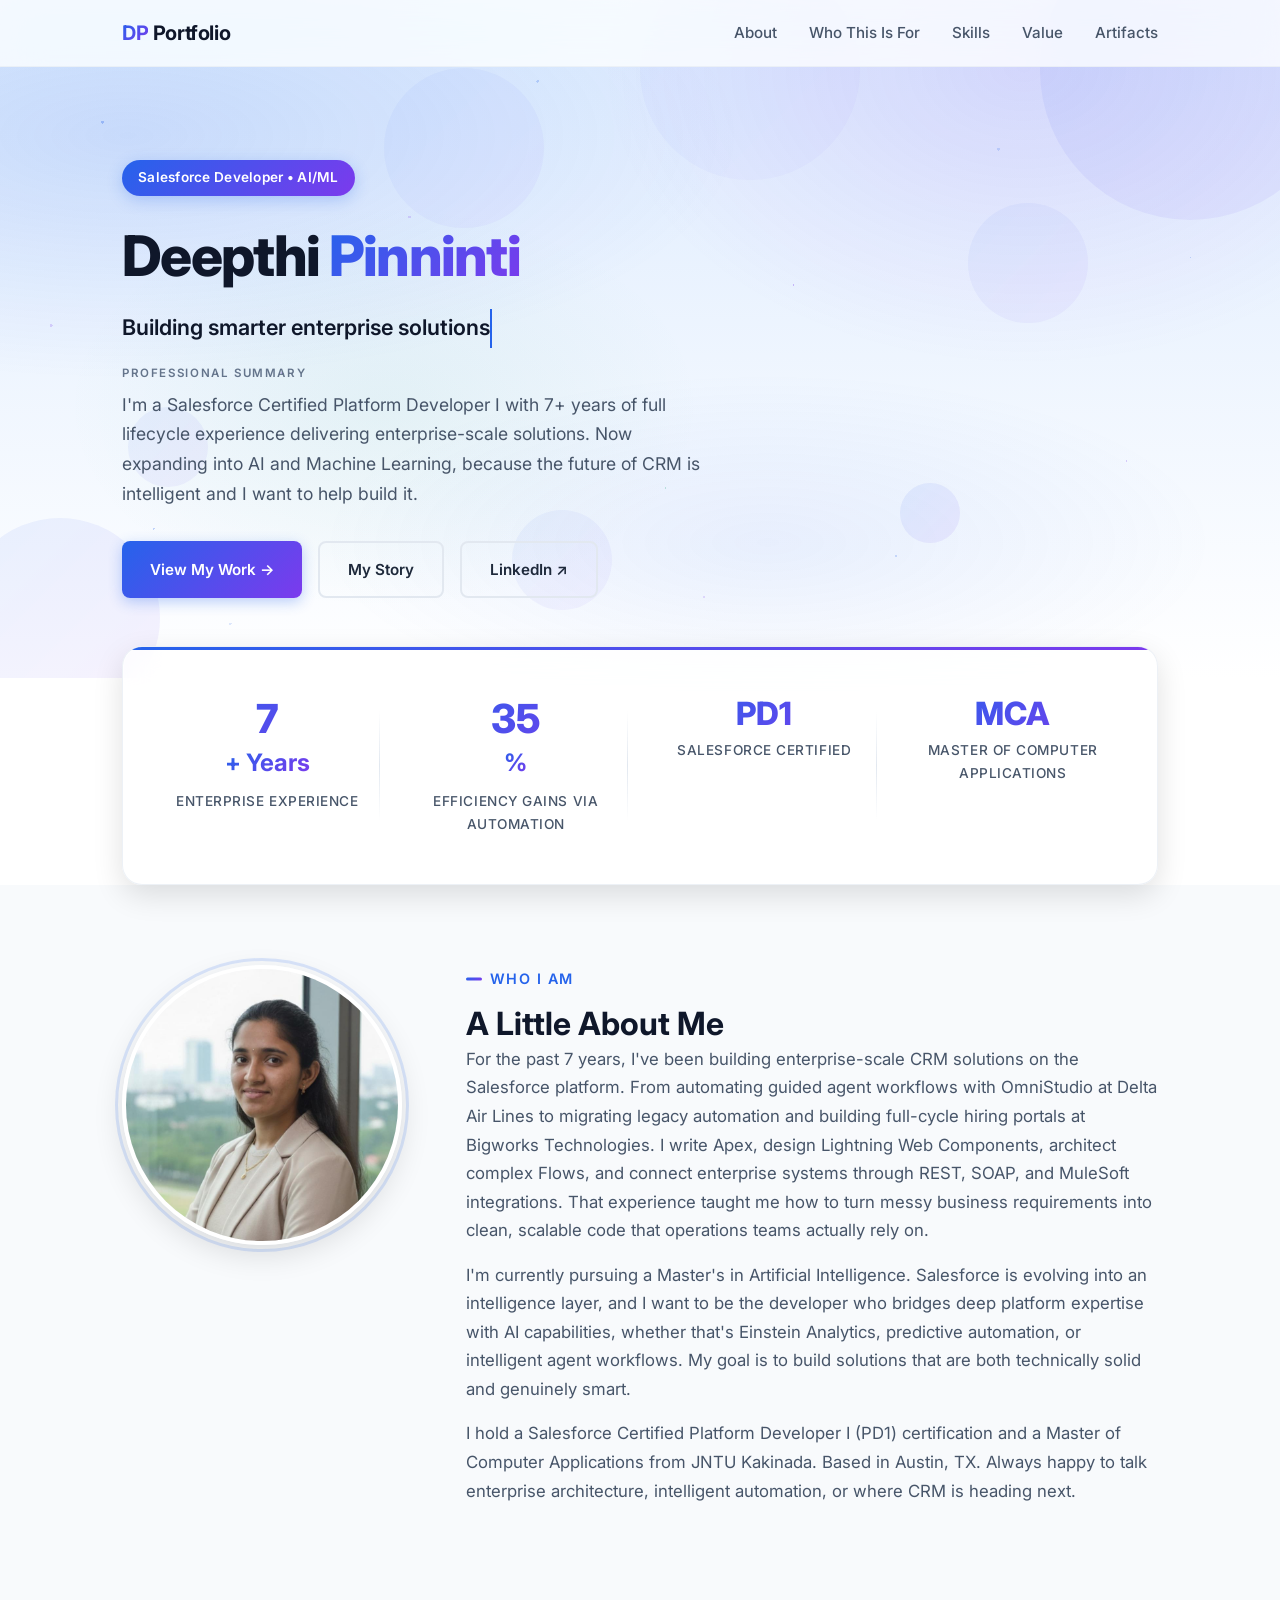
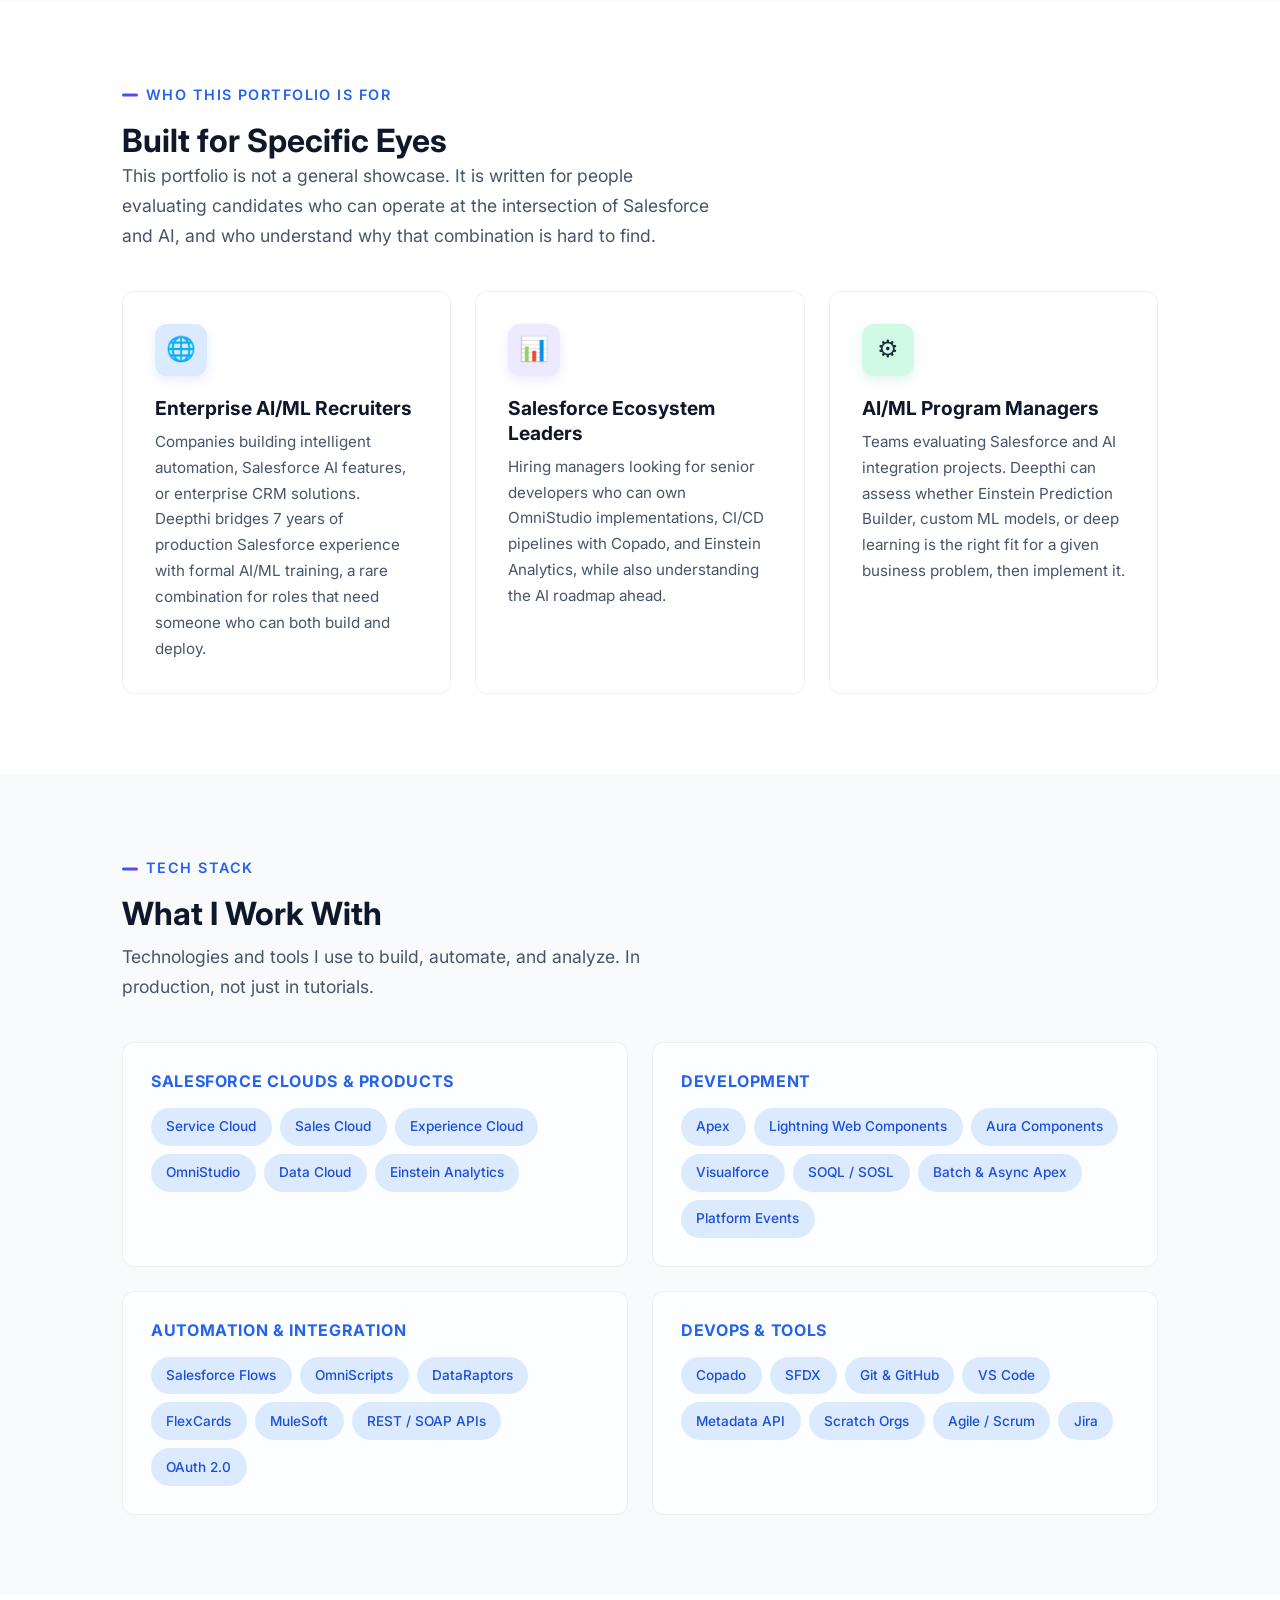
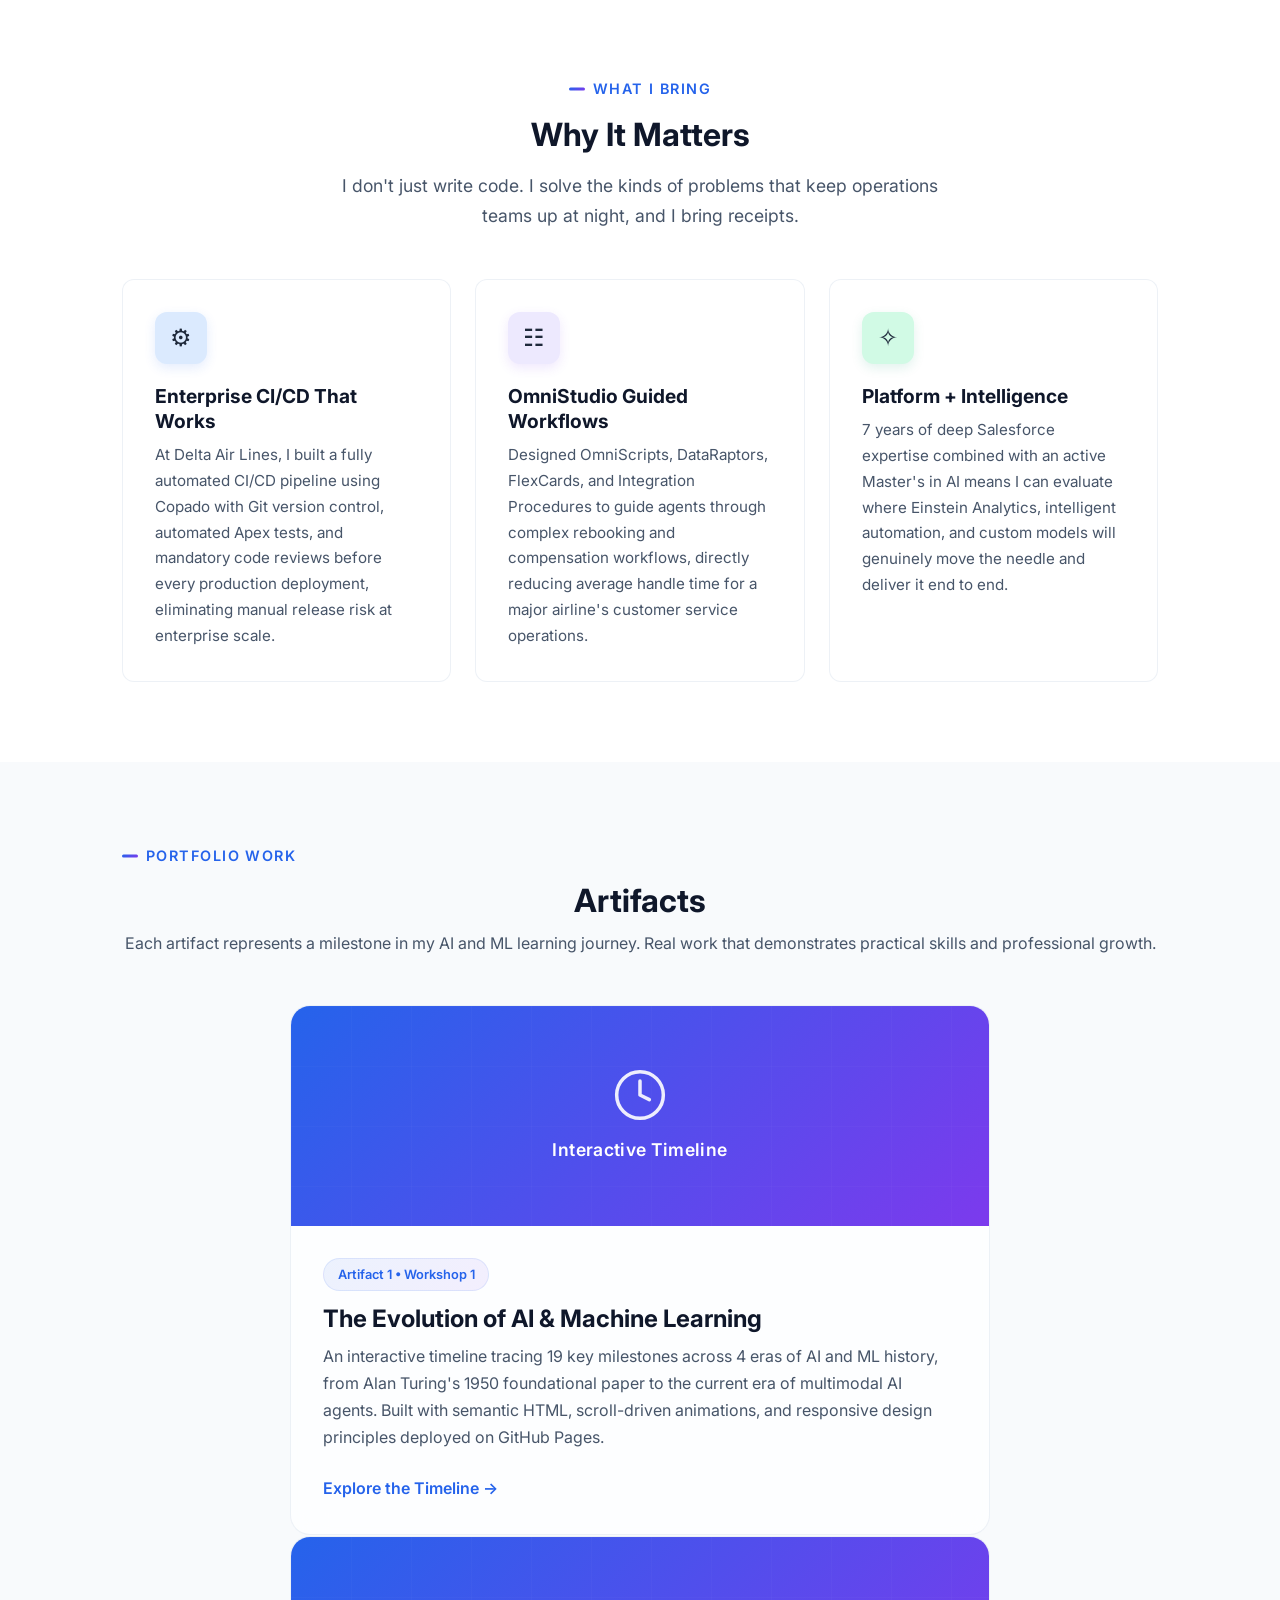
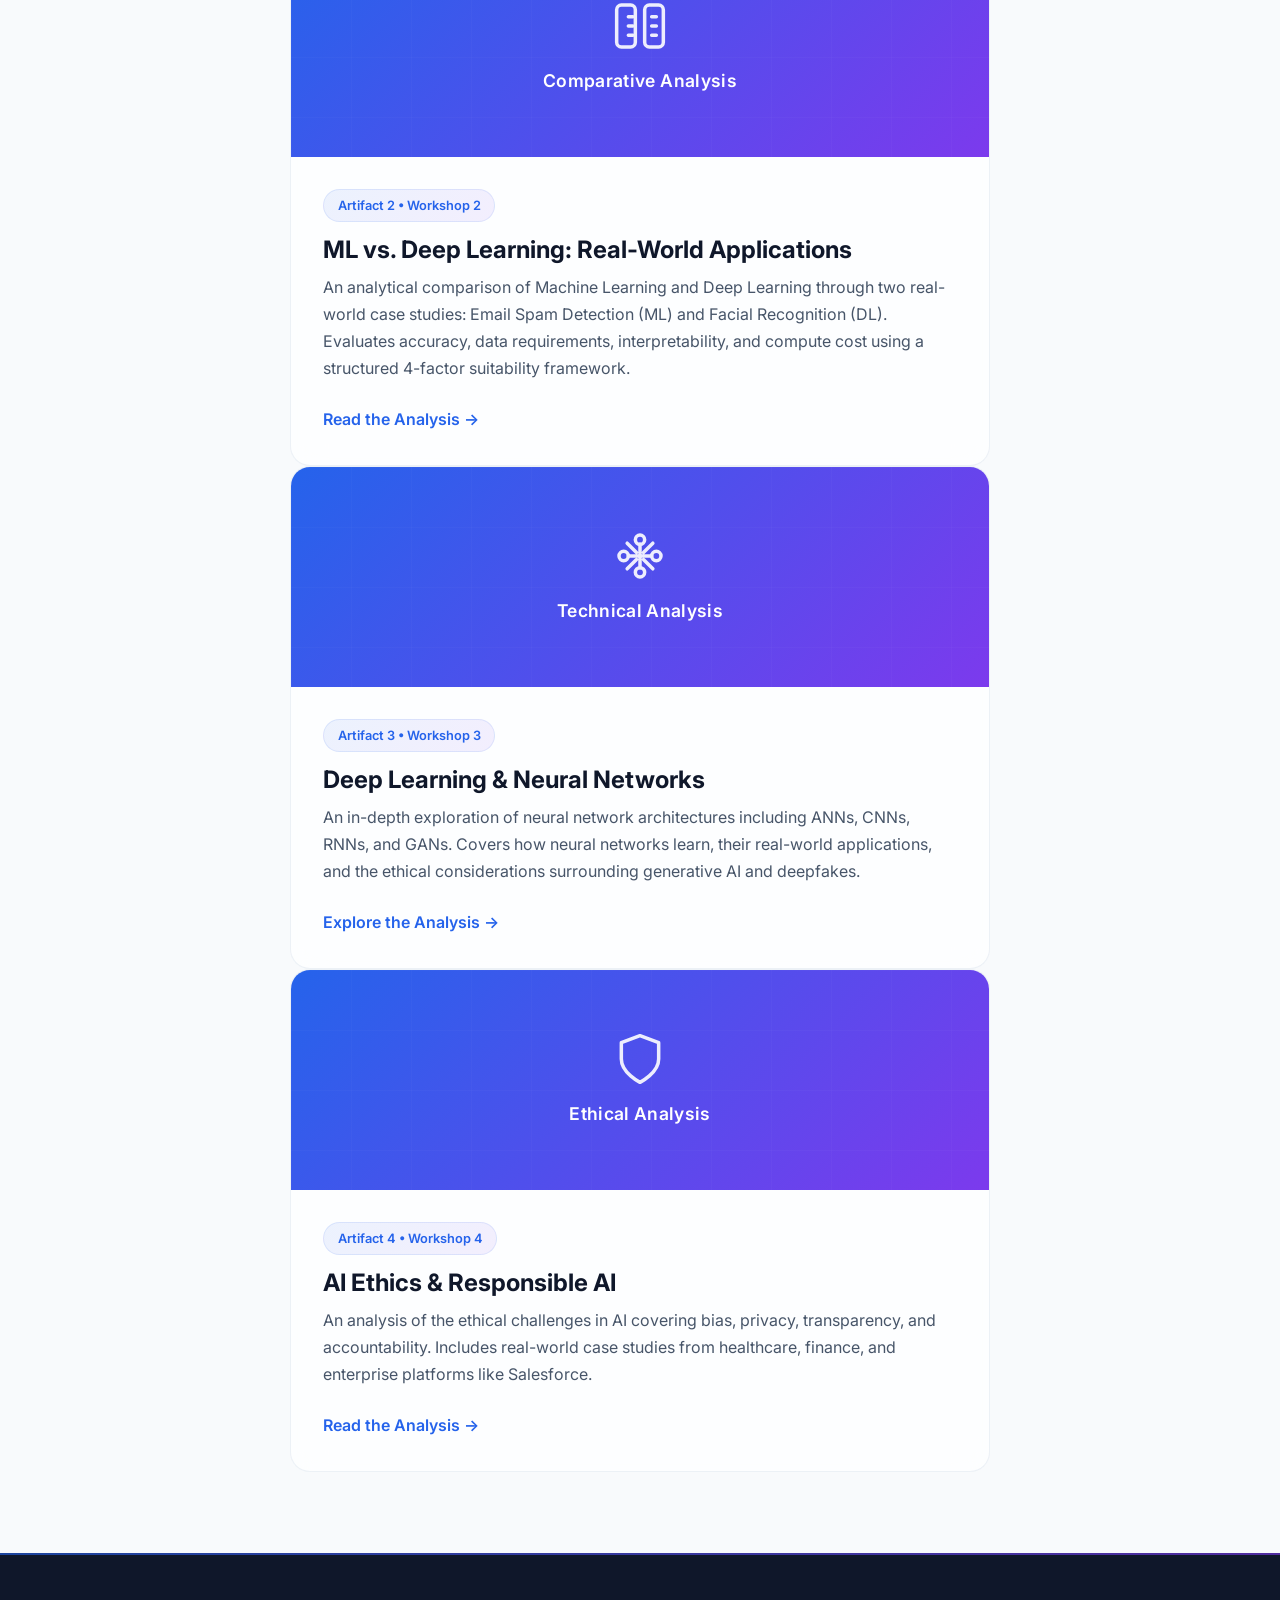
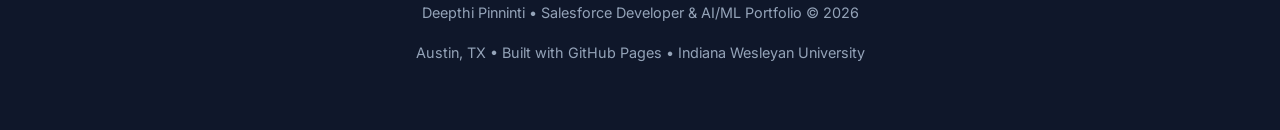
==== commit 8cda7be6: "Apply classmate feedback: homepage descriptions and ethics diagram - Added Professional Summary labe" ====
--- a/index.html
+++ b/index.html
@@ -45,6 +45,7 @@
           <div class="hero-tag">Salesforce Developer &bull; AI/ML</div>
           <h1>Deepthi <span>Pinninti</span></h1>
           <p class="typing-text" aria-label="Building smarter enterprise solutions.">Building smarter enterprise solutions.</p>
+          <p style="font-size:0.72rem;font-weight:600;letter-spacing:0.14em;text-transform:uppercase;color:#64748b;margin-bottom:0.4rem;">Professional Summary</p>
           <p class="hero-sub">I'm a Salesforce Certified Platform Developer I with 7+ years of full lifecycle experience delivering enterprise-scale solutions. Now expanding into AI and Machine Learning, because the future of CRM is intelligent and I want to help build it.</p>
           <div class="btn-group">
             <a href="#artifacts" class="btn btn-primary">View My Work &#8594;</a>
@@ -234,7 +235,7 @@
             <div class="artifact-body">
               <span class="artifact-tag">Artifact 1 &bull; Workshop 1</span>
               <h3>The Evolution of AI &amp; Machine Learning</h3>
-              <p>An interactive timeline tracing the key milestones, breakthroughs, and paradigm shifts in artificial intelligence and machine learning from the 1950s to the present day. Built with semantic HTML, scroll-driven animations, and responsive design principles.</p>
+              <p>An interactive timeline tracing 19 key milestones across 4 eras of AI and ML history, from Alan Turing's 1950 foundational paper to the current era of multimodal AI agents. Built with semantic HTML, scroll-driven animations, and responsive design principles deployed on GitHub Pages.</p>
               <span class="artifact-link">Explore the Timeline &#8594;</span>
             </div>
           </div>
@@ -256,7 +257,7 @@
             <div class="artifact-body">
               <span class="artifact-tag">Artifact 2 &bull; Workshop 2</span>
               <h3>ML vs. Deep Learning: Real-World Applications</h3>
-              <p>An analytical comparison of Machine Learning and Deep Learning through real-world case studies: Email Spam Detection (ML) and Facial Recognition (DL). Evaluates which AI approach fits different problems using structured suitability analysis.</p>
+              <p>An analytical comparison of Machine Learning and Deep Learning through two real-world case studies: Email Spam Detection (ML) and Facial Recognition (DL). Evaluates accuracy, data requirements, interpretability, and compute cost using a structured 4-factor suitability framework.</p>
               <span class="artifact-link">Read the Analysis &#8594;</span>
             </div>
           </div>
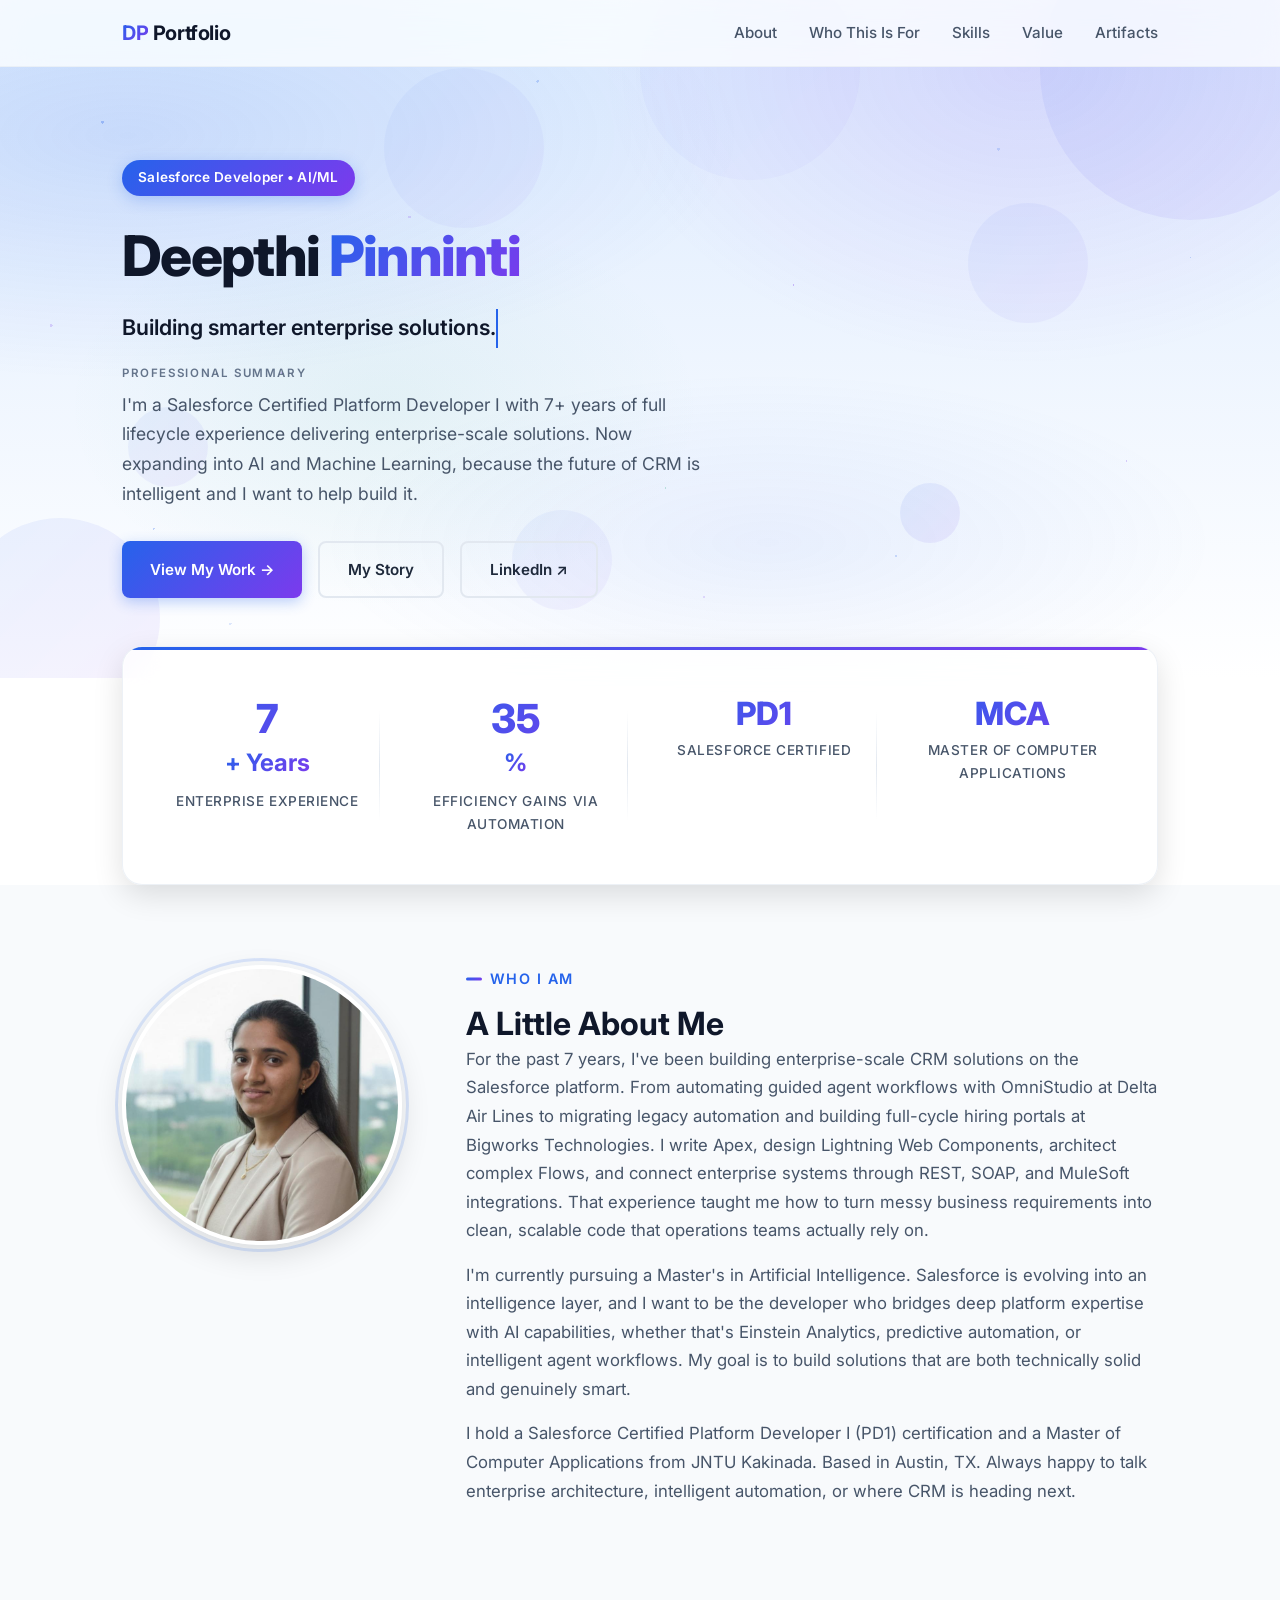
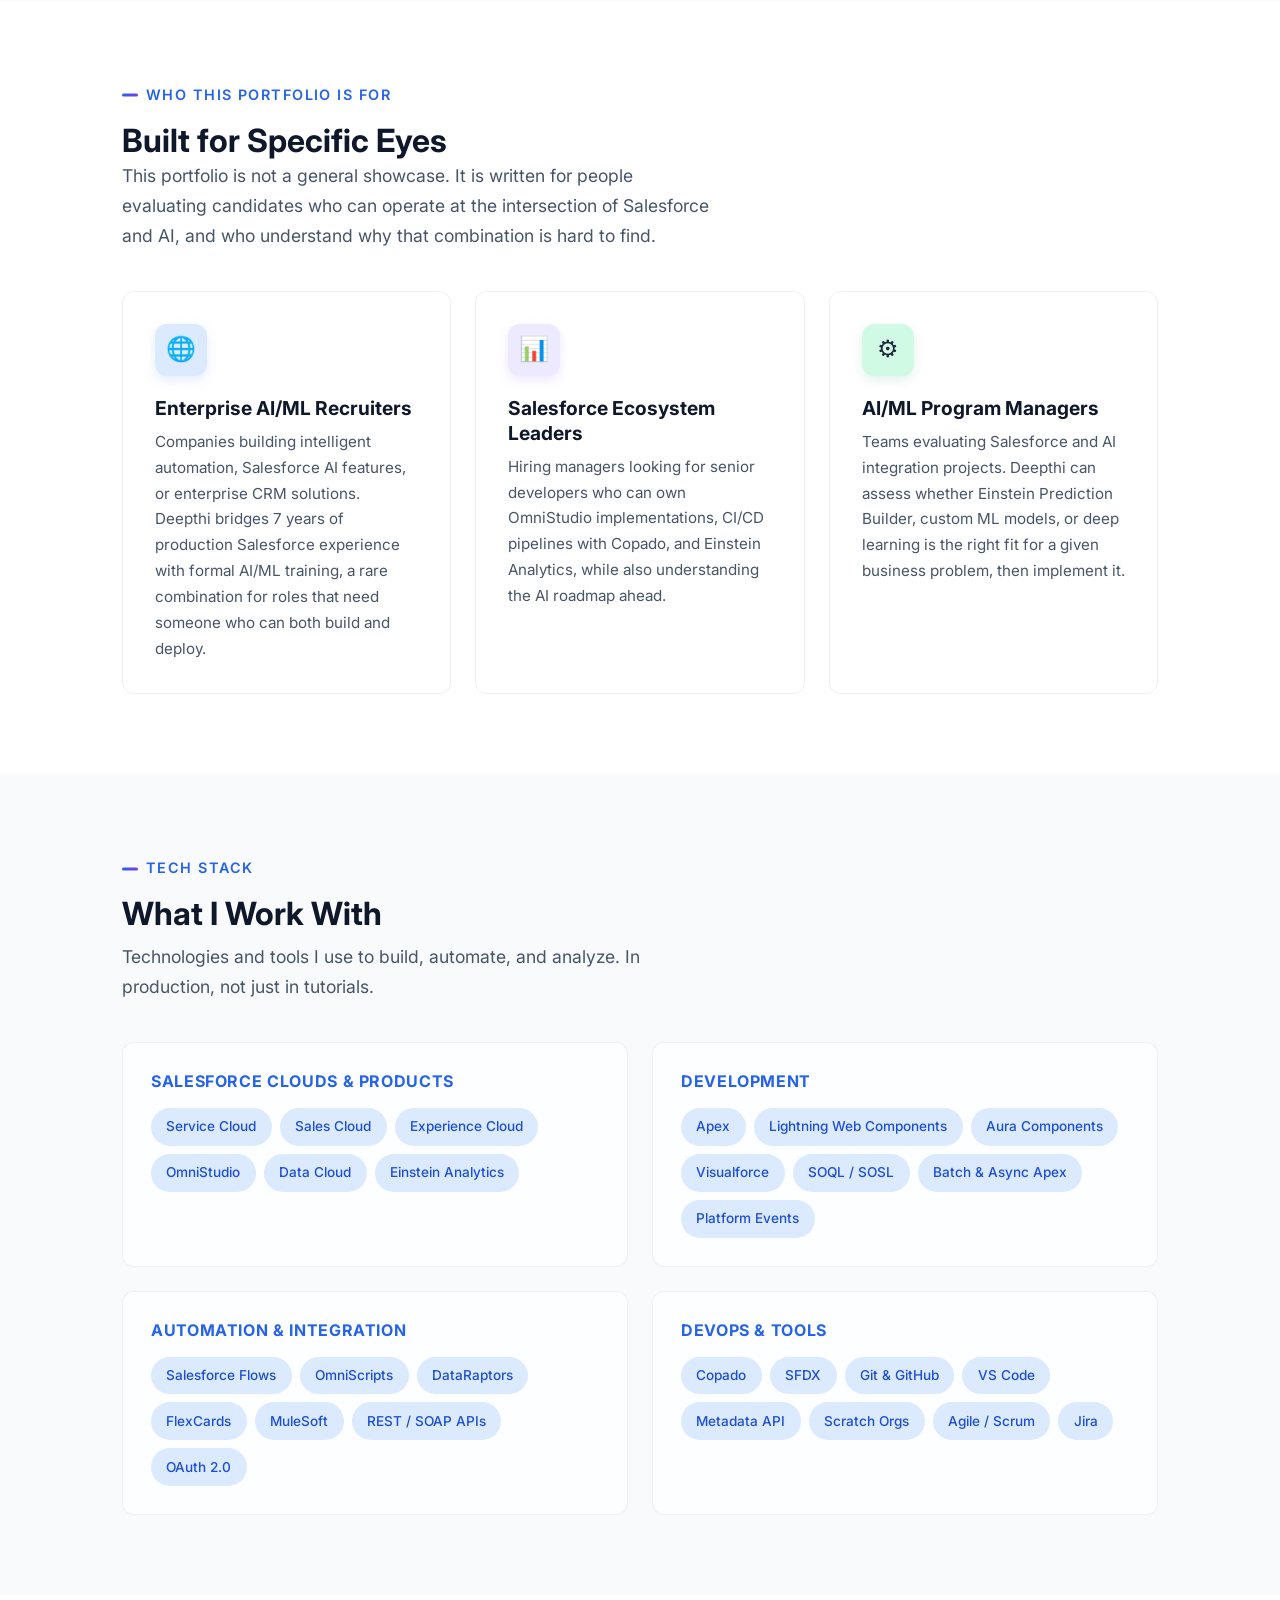
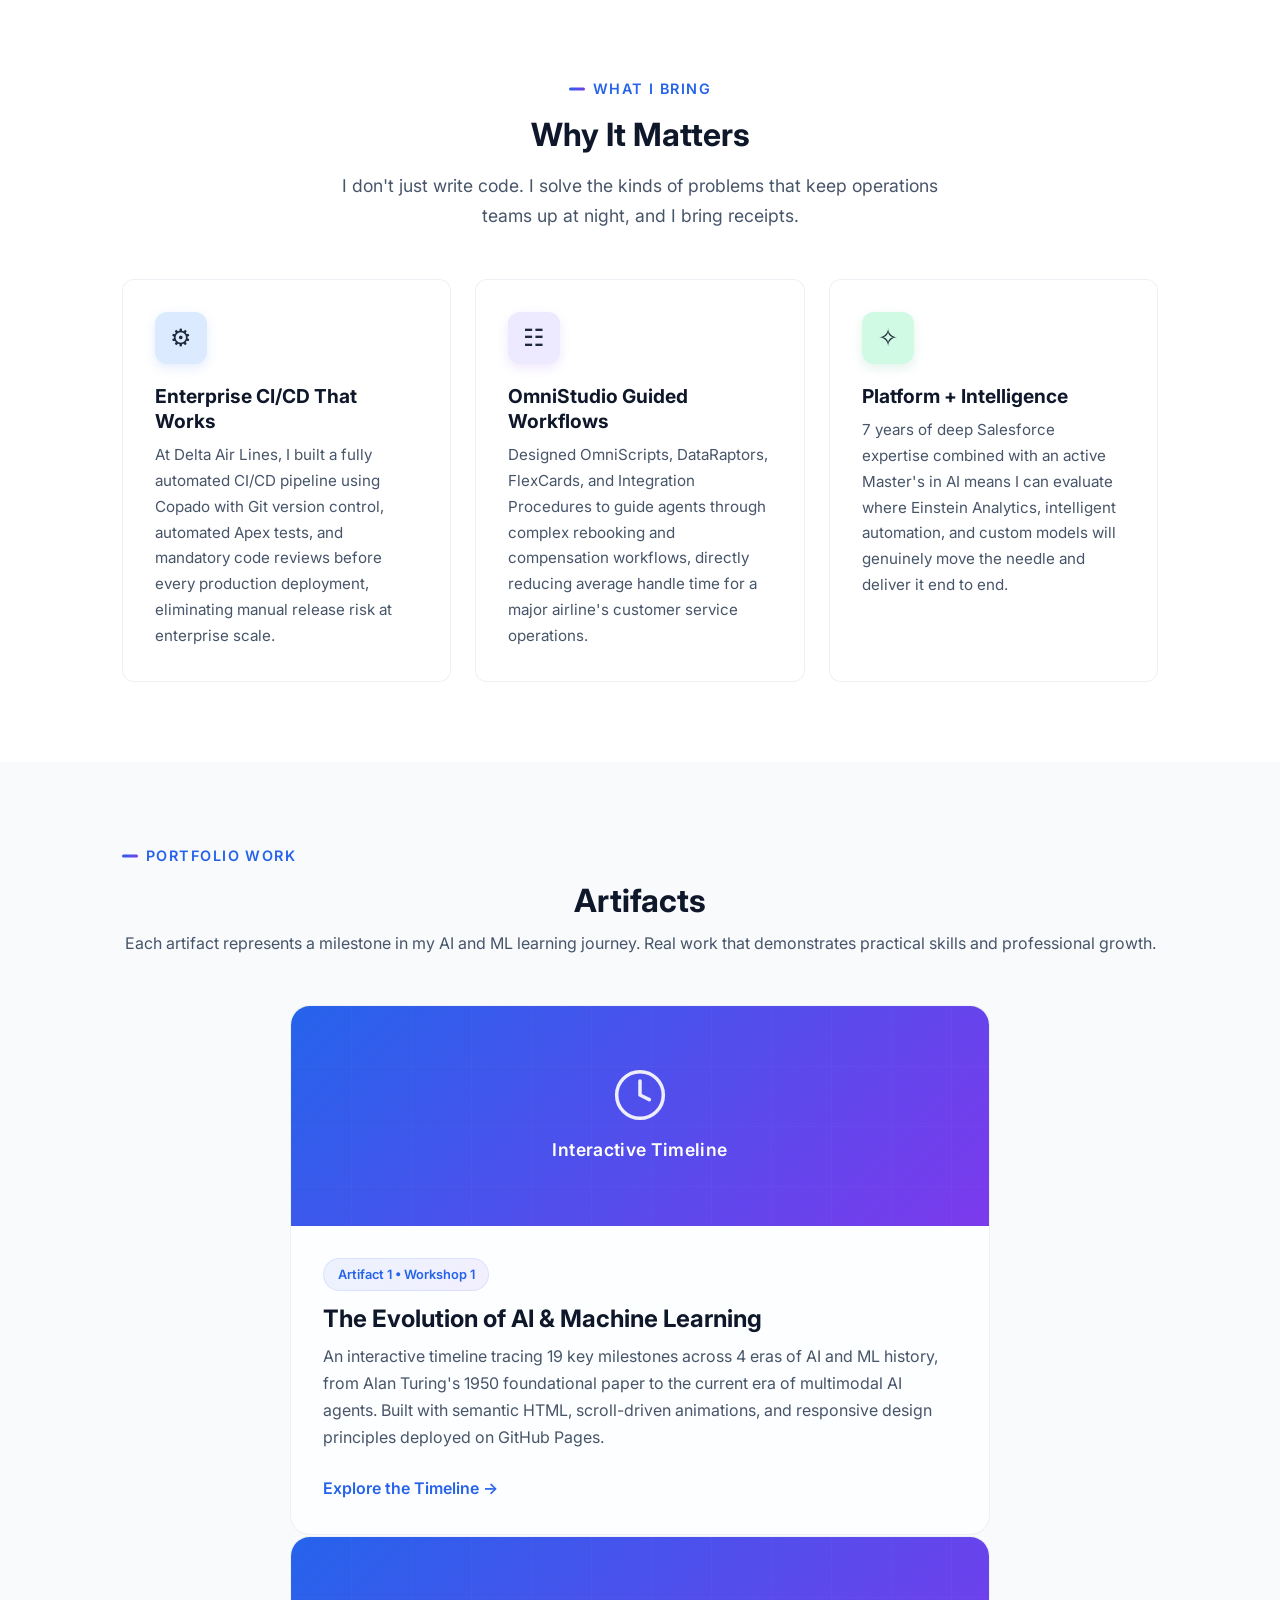
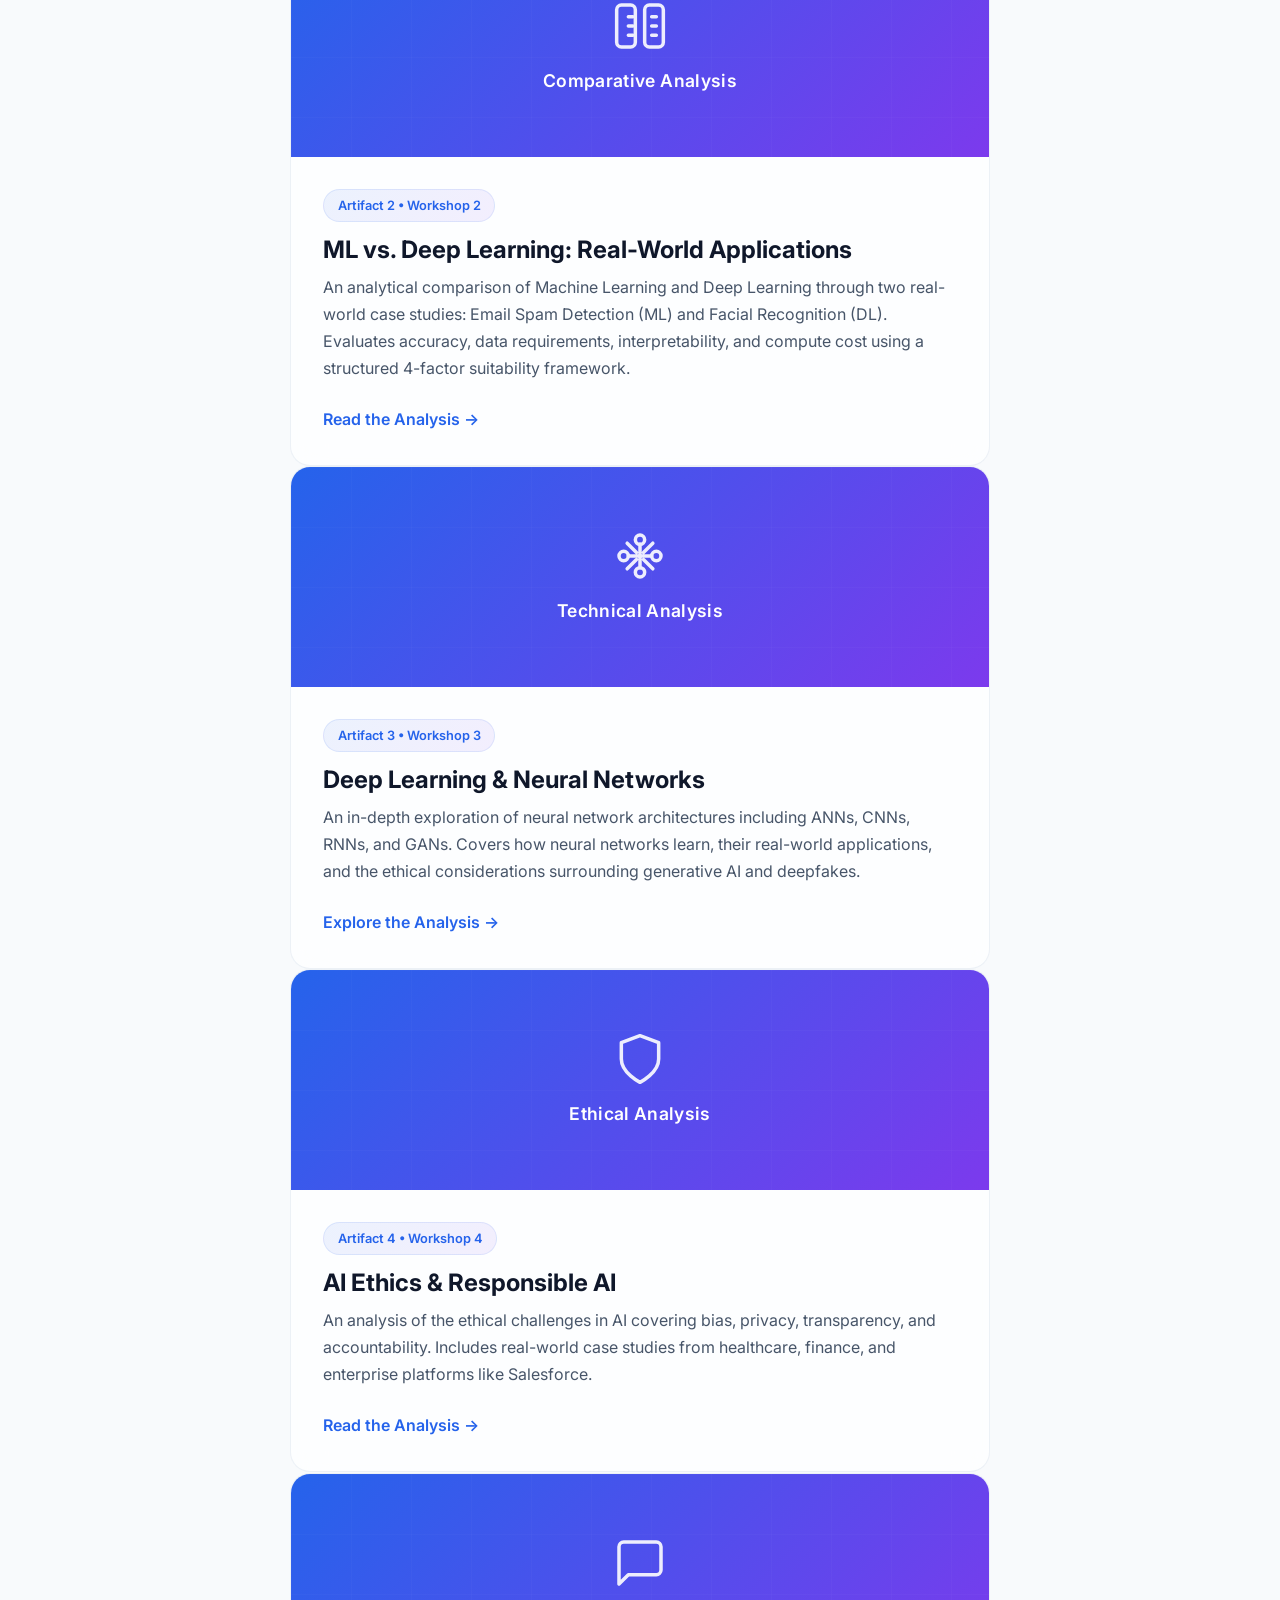
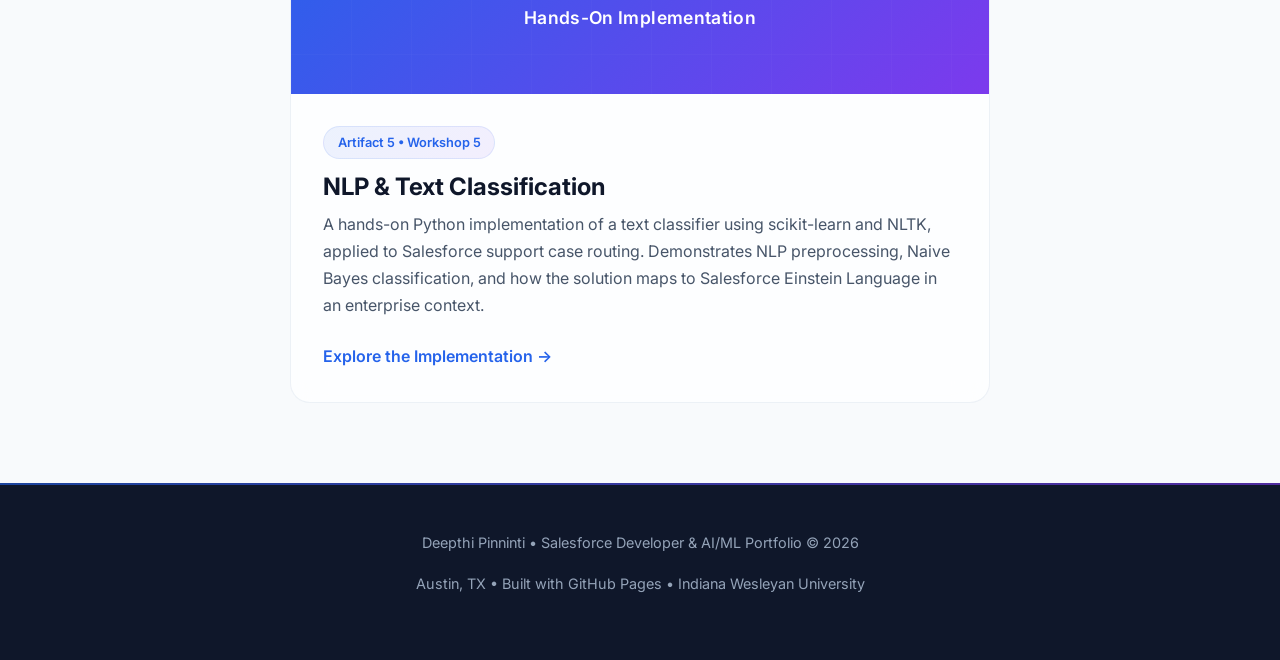
==== commit 0893a178: "Add Artifact 5 NLP card to homepage artifacts section Co-Authored-By: Claude Sonnet 4.6 <noreply@ant" ====
--- a/index.html
+++ b/index.html
@@ -307,6 +307,26 @@
           </div>
         </a>
 
+        <!-- Artifact 5: NLP & Text Classification -->
+        <a href="artifacts/5-nlp-enterprise/index.html" class="artifact-card-link">
+          <div class="artifact-card tilt-card">
+            <div class="artifact-preview" aria-hidden="true">
+              <div class="artifact-preview-content">
+                <svg class="artifact-icon" width="56" height="56" viewBox="0 0 24 24" fill="none" stroke="currentColor" stroke-width="1.5" stroke-linecap="round" stroke-linejoin="round" aria-hidden="true">
+                  <path d="M21 15a2 2 0 0 1-2 2H7l-4 4V5a2 2 0 0 1 2-2h14a2 2 0 0 1 2 2z"/>
+                </svg>
+                <span>Hands-On Implementation</span>
+              </div>
+            </div>
+            <div class="artifact-body">
+              <span class="artifact-tag">Artifact 5 &bull; Workshop 5</span>
+              <h3>NLP &amp; Text Classification</h3>
+              <p>A hands-on Python implementation of a text classifier using scikit-learn and NLTK, applied to Salesforce support case routing. Demonstrates NLP preprocessing, Naive Bayes classification, and how the solution maps to Salesforce Einstein Language in an enterprise context.</p>
+              <span class="artifact-link">Explore the Implementation &#8594;</span>
+            </div>
+          </div>
+        </a>
+
       </div>
     </section>
 
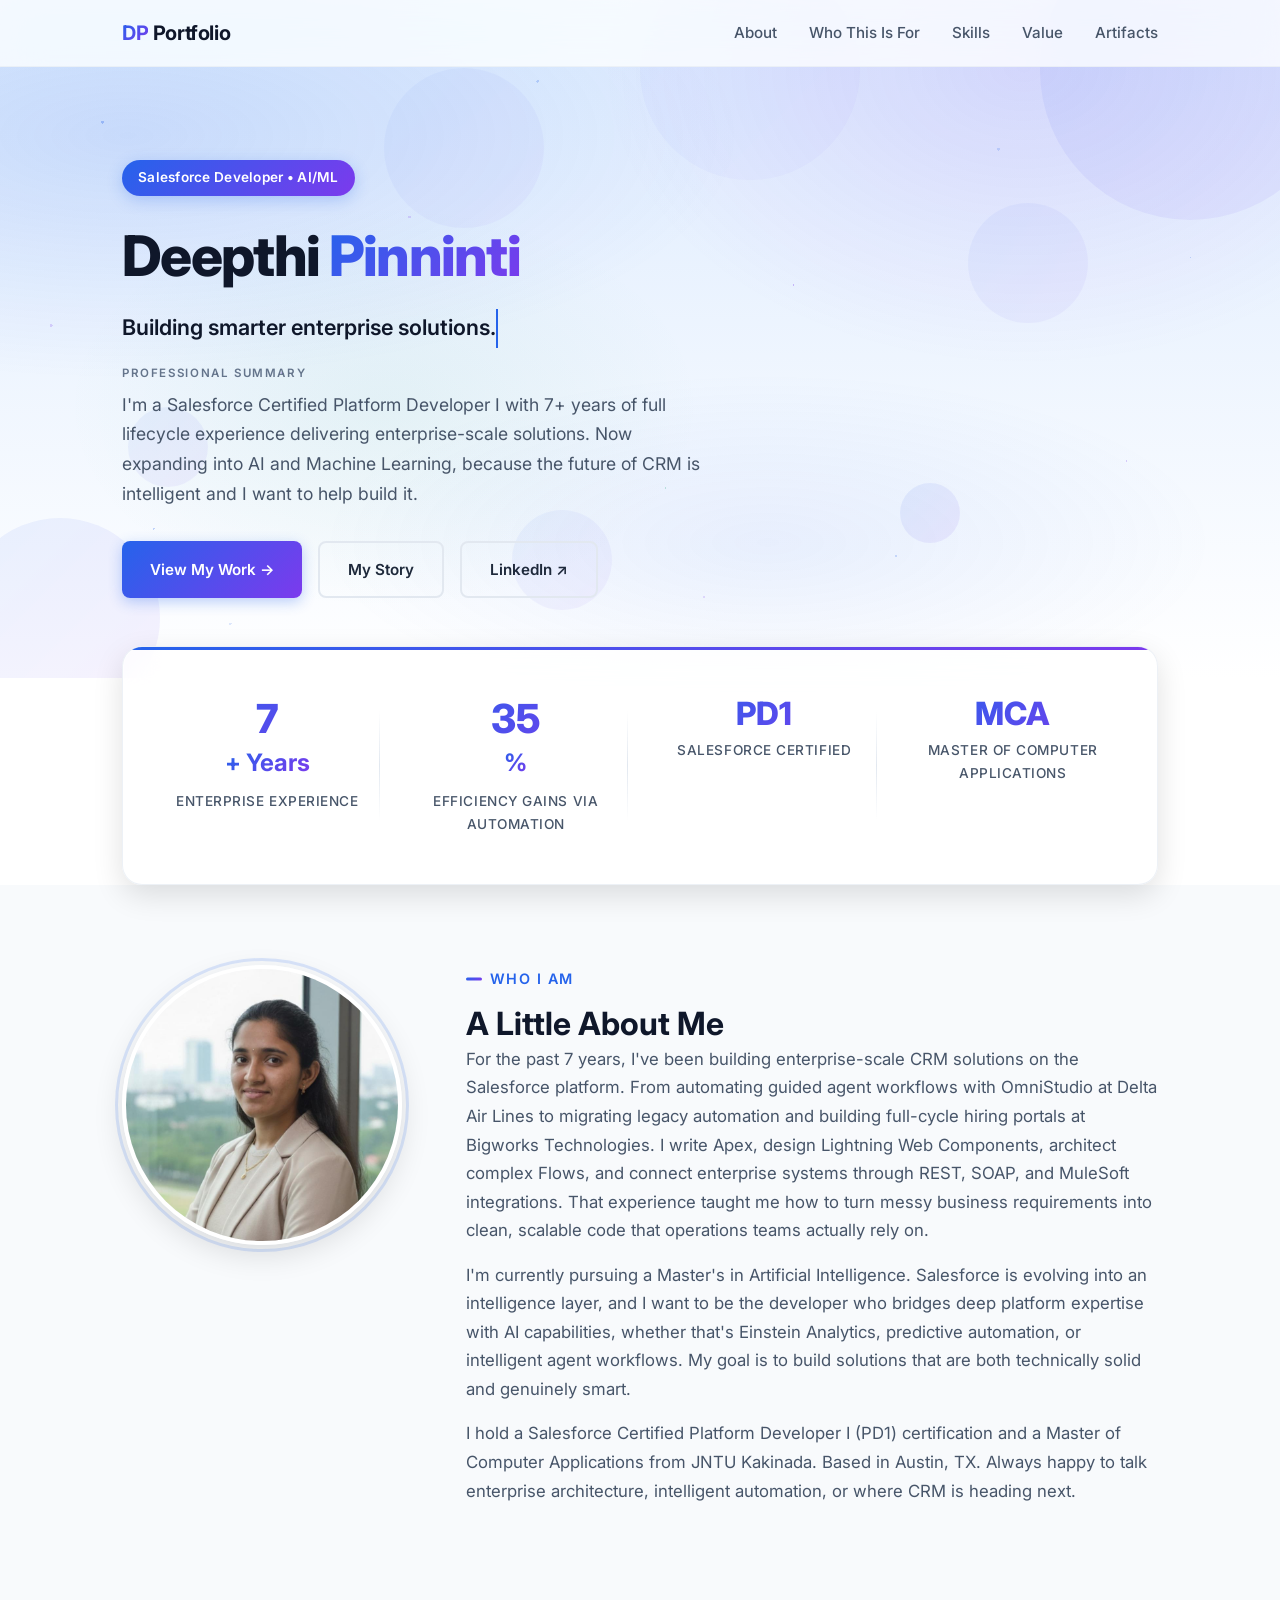
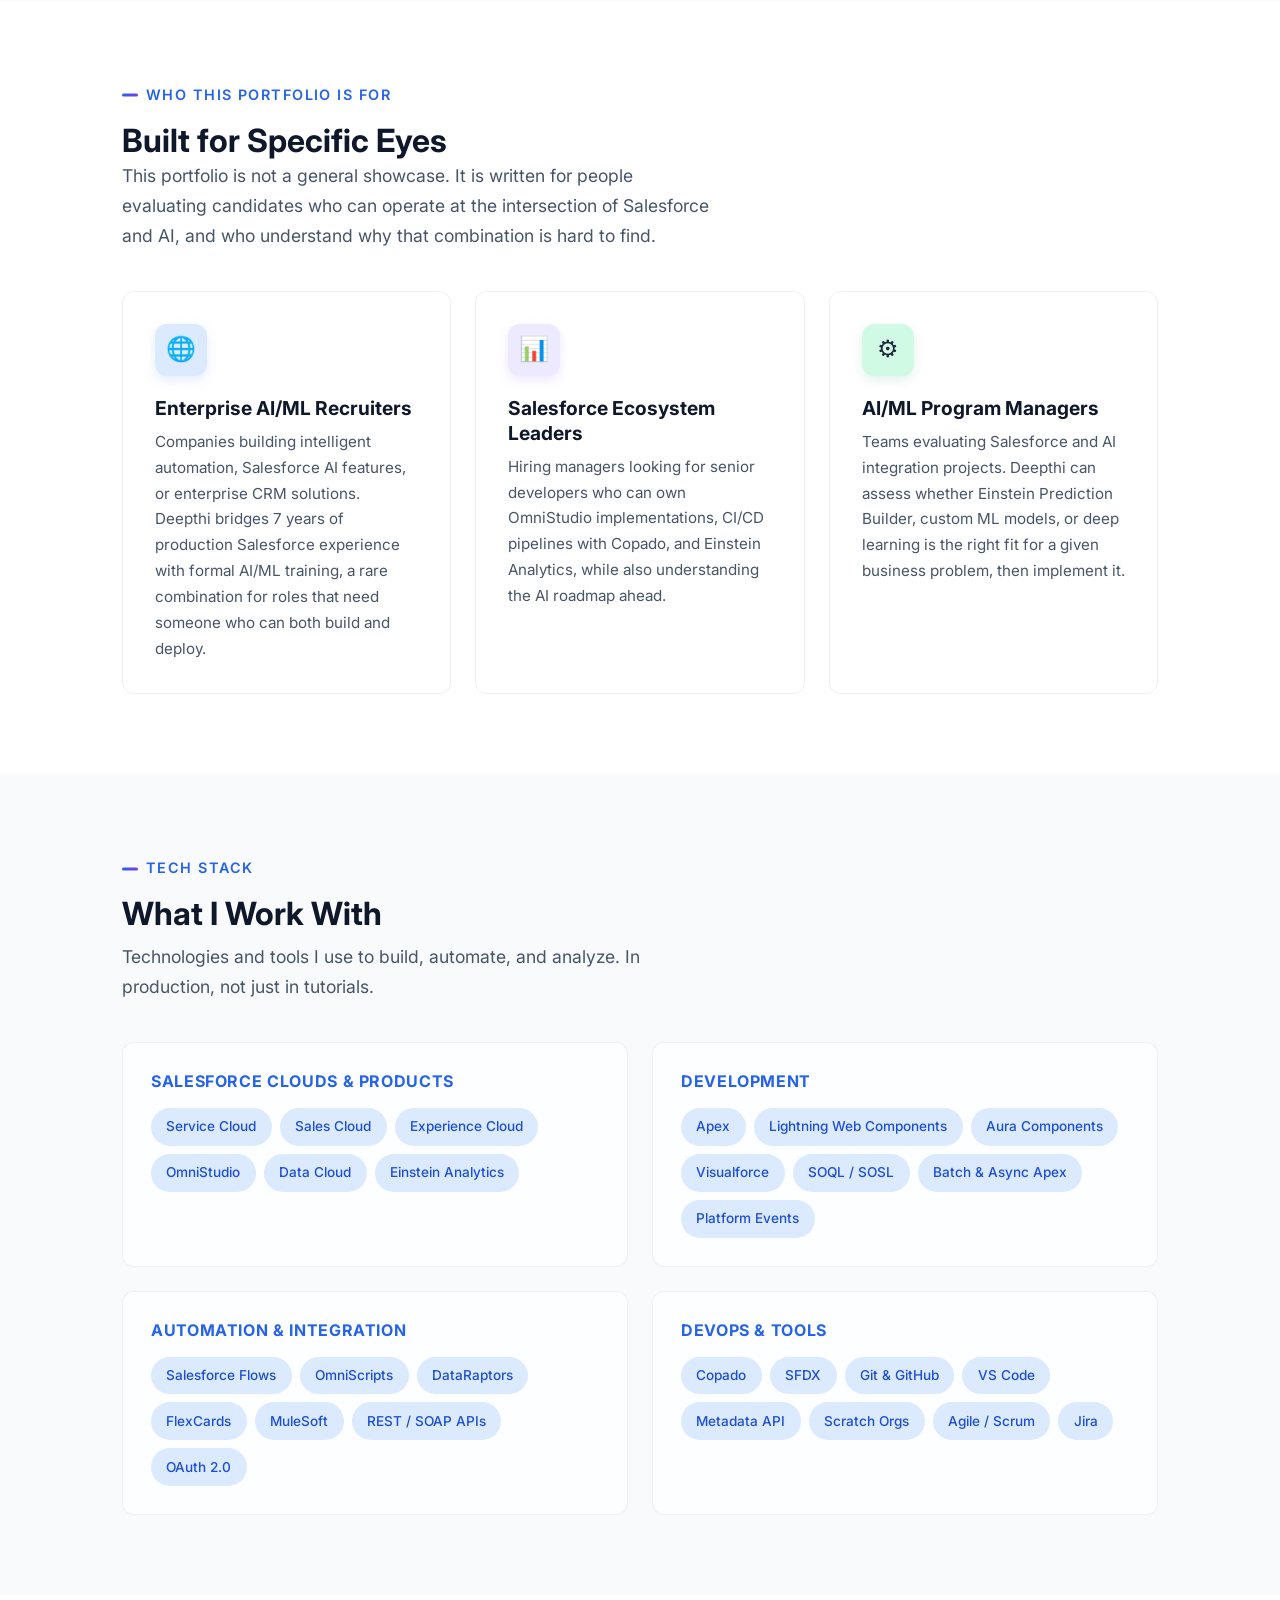
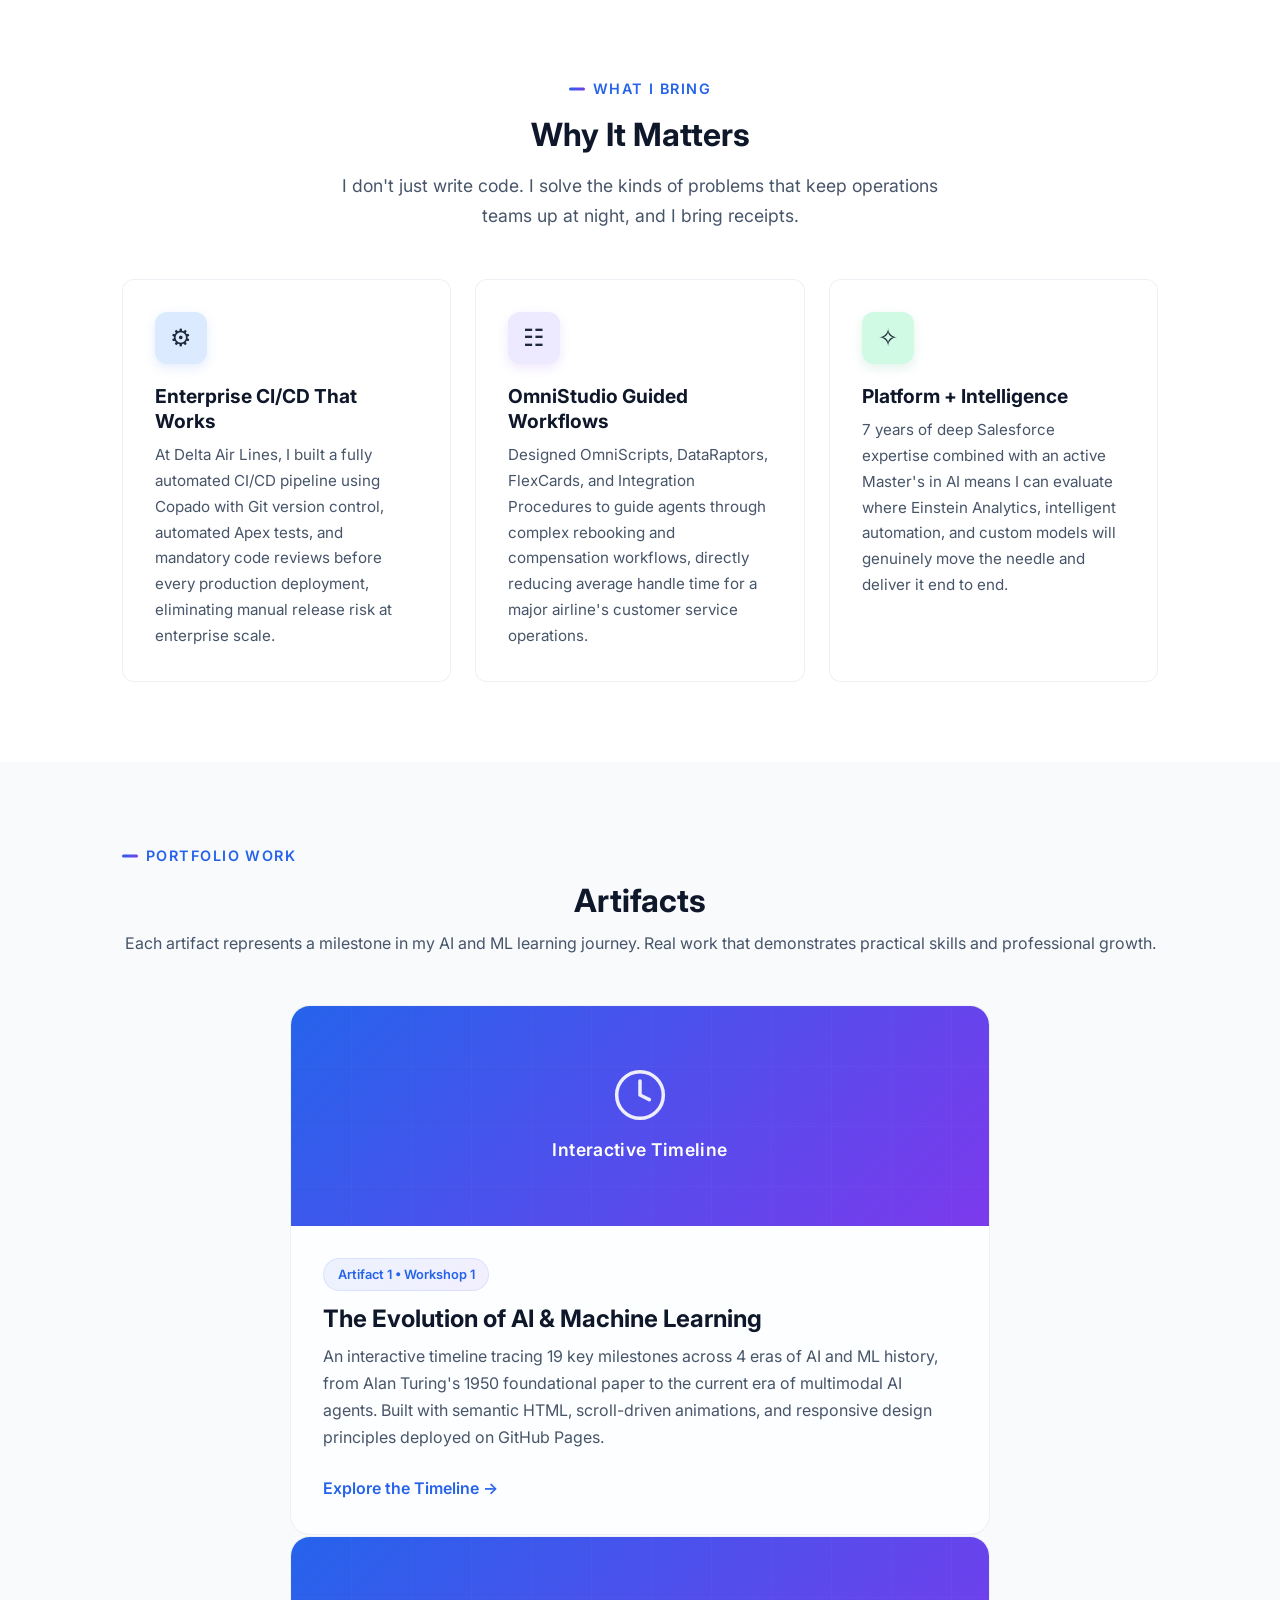
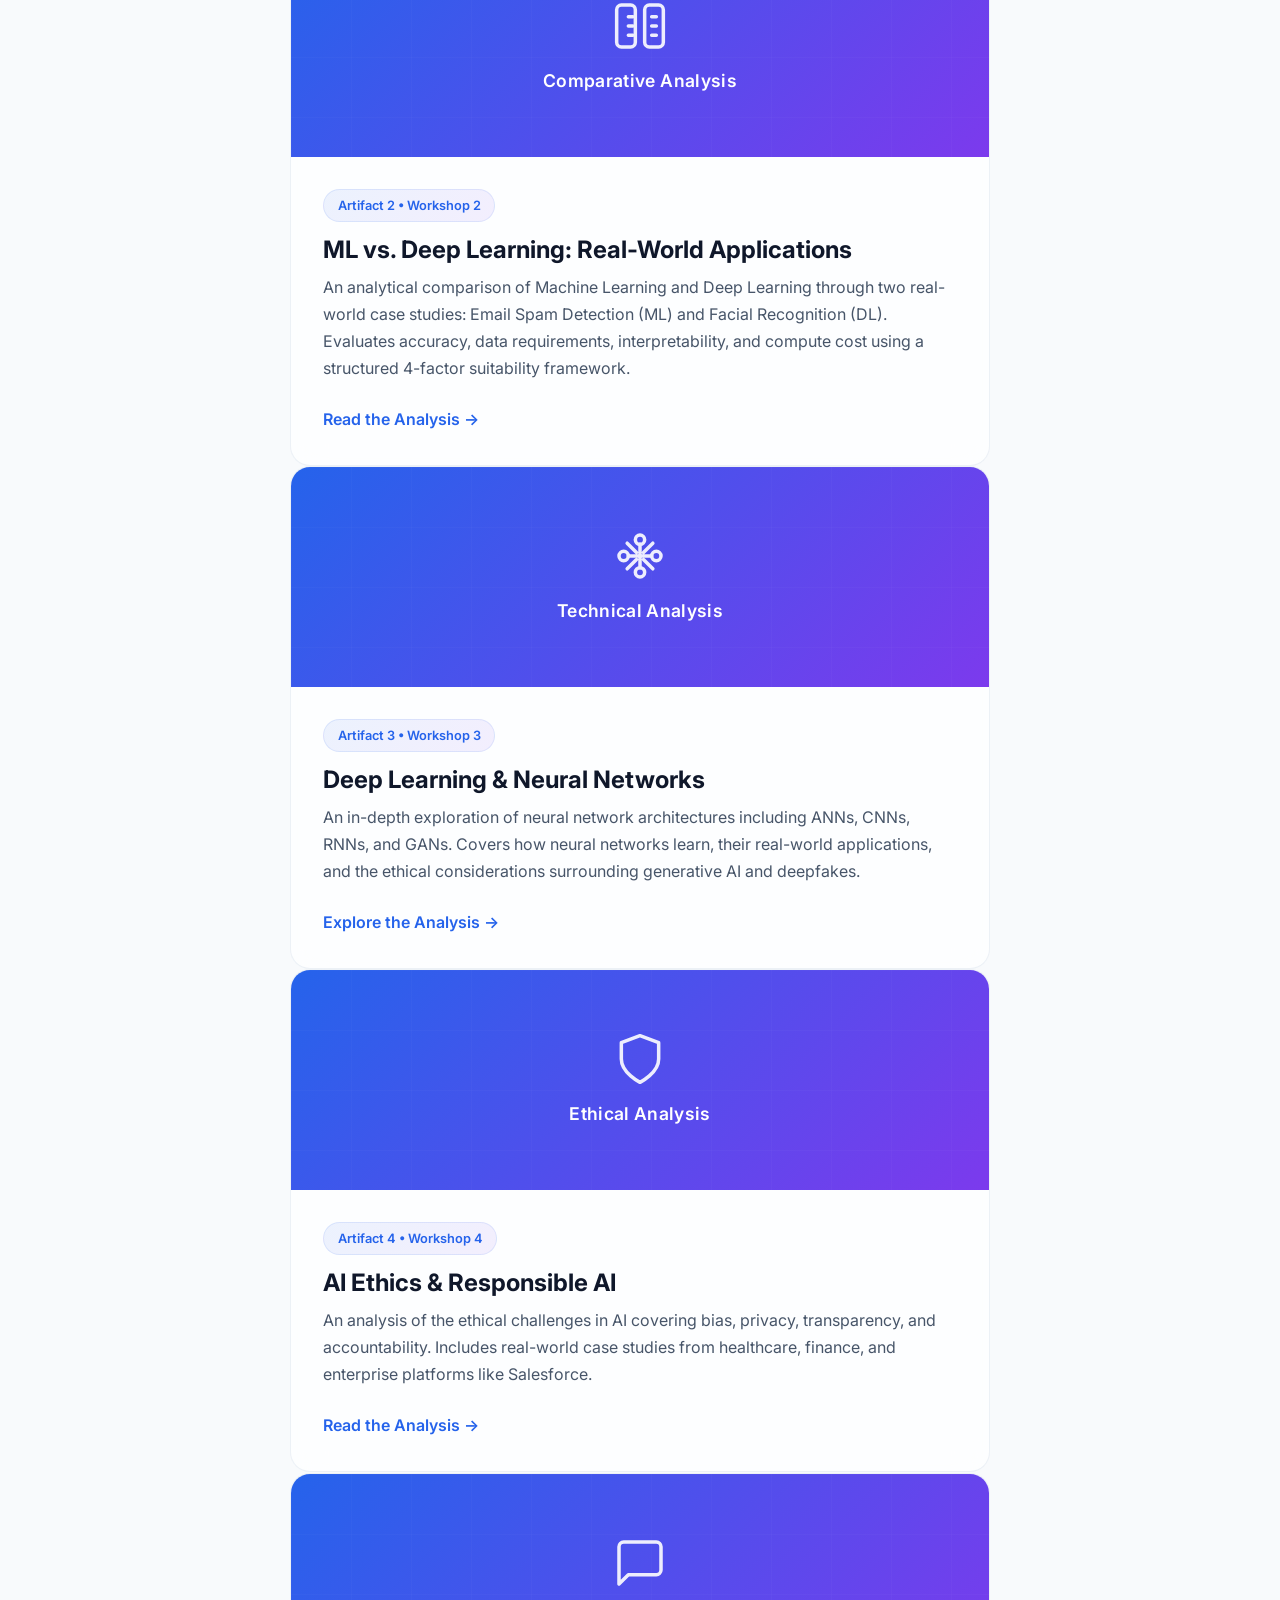
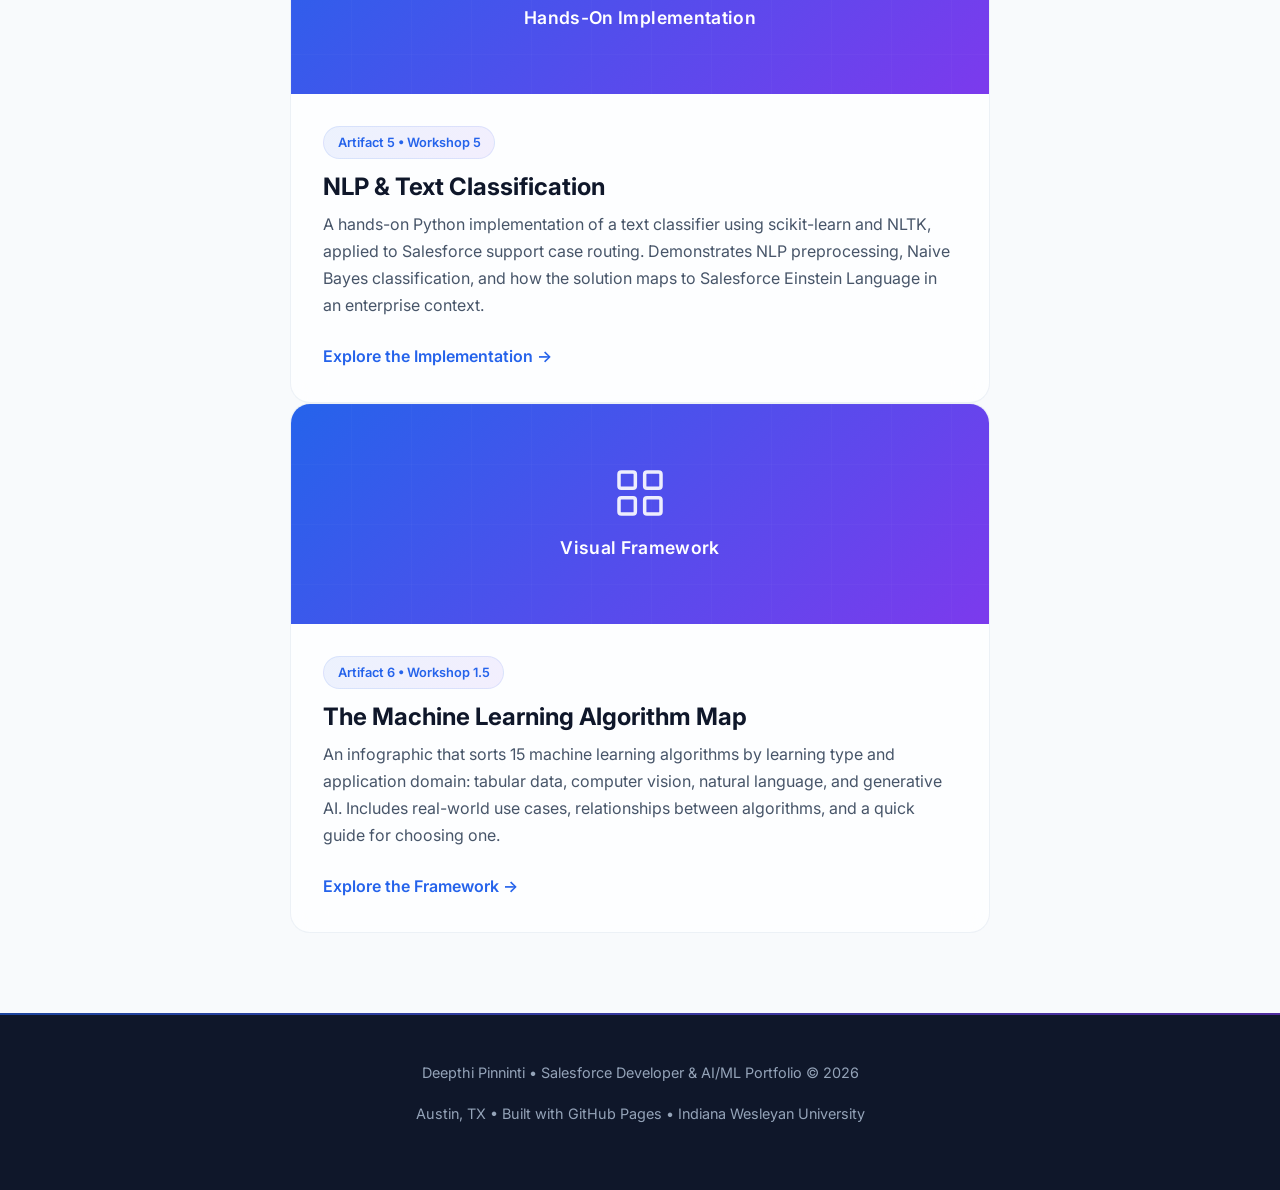
==== commit 885ff661: "Add Artifact 6: ML Algorithm Map (Workshop 1.5) Co-Authored-By: Claude Sonnet 5.5 <noreply@anthropic" ====
--- a/index.html
+++ b/index.html
@@ -327,6 +327,26 @@
           </div>
         </a>
 
+        <!-- Artifact 6: ML Algorithm Map -->
+        <a href="artifacts/6-ml-algorithm-map/index.html" class="artifact-card-link">
+          <div class="artifact-card tilt-card">
+            <div class="artifact-preview" aria-hidden="true">
+              <div class="artifact-preview-content">
+                <svg class="artifact-icon" width="56" height="56" viewBox="0 0 24 24" fill="none" stroke="currentColor" stroke-width="1.5" stroke-linecap="round" stroke-linejoin="round" aria-hidden="true">
+                  <rect x="3" y="3" width="7" height="7" rx="1"/><rect x="14" y="3" width="7" height="7" rx="1"/><rect x="3" y="14" width="7" height="7" rx="1"/><rect x="14" y="14" width="7" height="7" rx="1"/>
+                </svg>
+                <span>Visual Framework</span>
+              </div>
+            </div>
+            <div class="artifact-body">
+              <span class="artifact-tag">Artifact 6 &bull; Workshop 1.5</span>
+              <h3>The Machine Learning Algorithm Map</h3>
+              <p>An infographic that sorts 15 machine learning algorithms by learning type and application domain: tabular data, computer vision, natural language, and generative AI. Includes real-world use cases, relationships between algorithms, and a quick guide for choosing one.</p>
+              <span class="artifact-link">Explore the Framework &#8594;</span>
+            </div>
+          </div>
+        </a>
+
       </div>
     </section>
 
